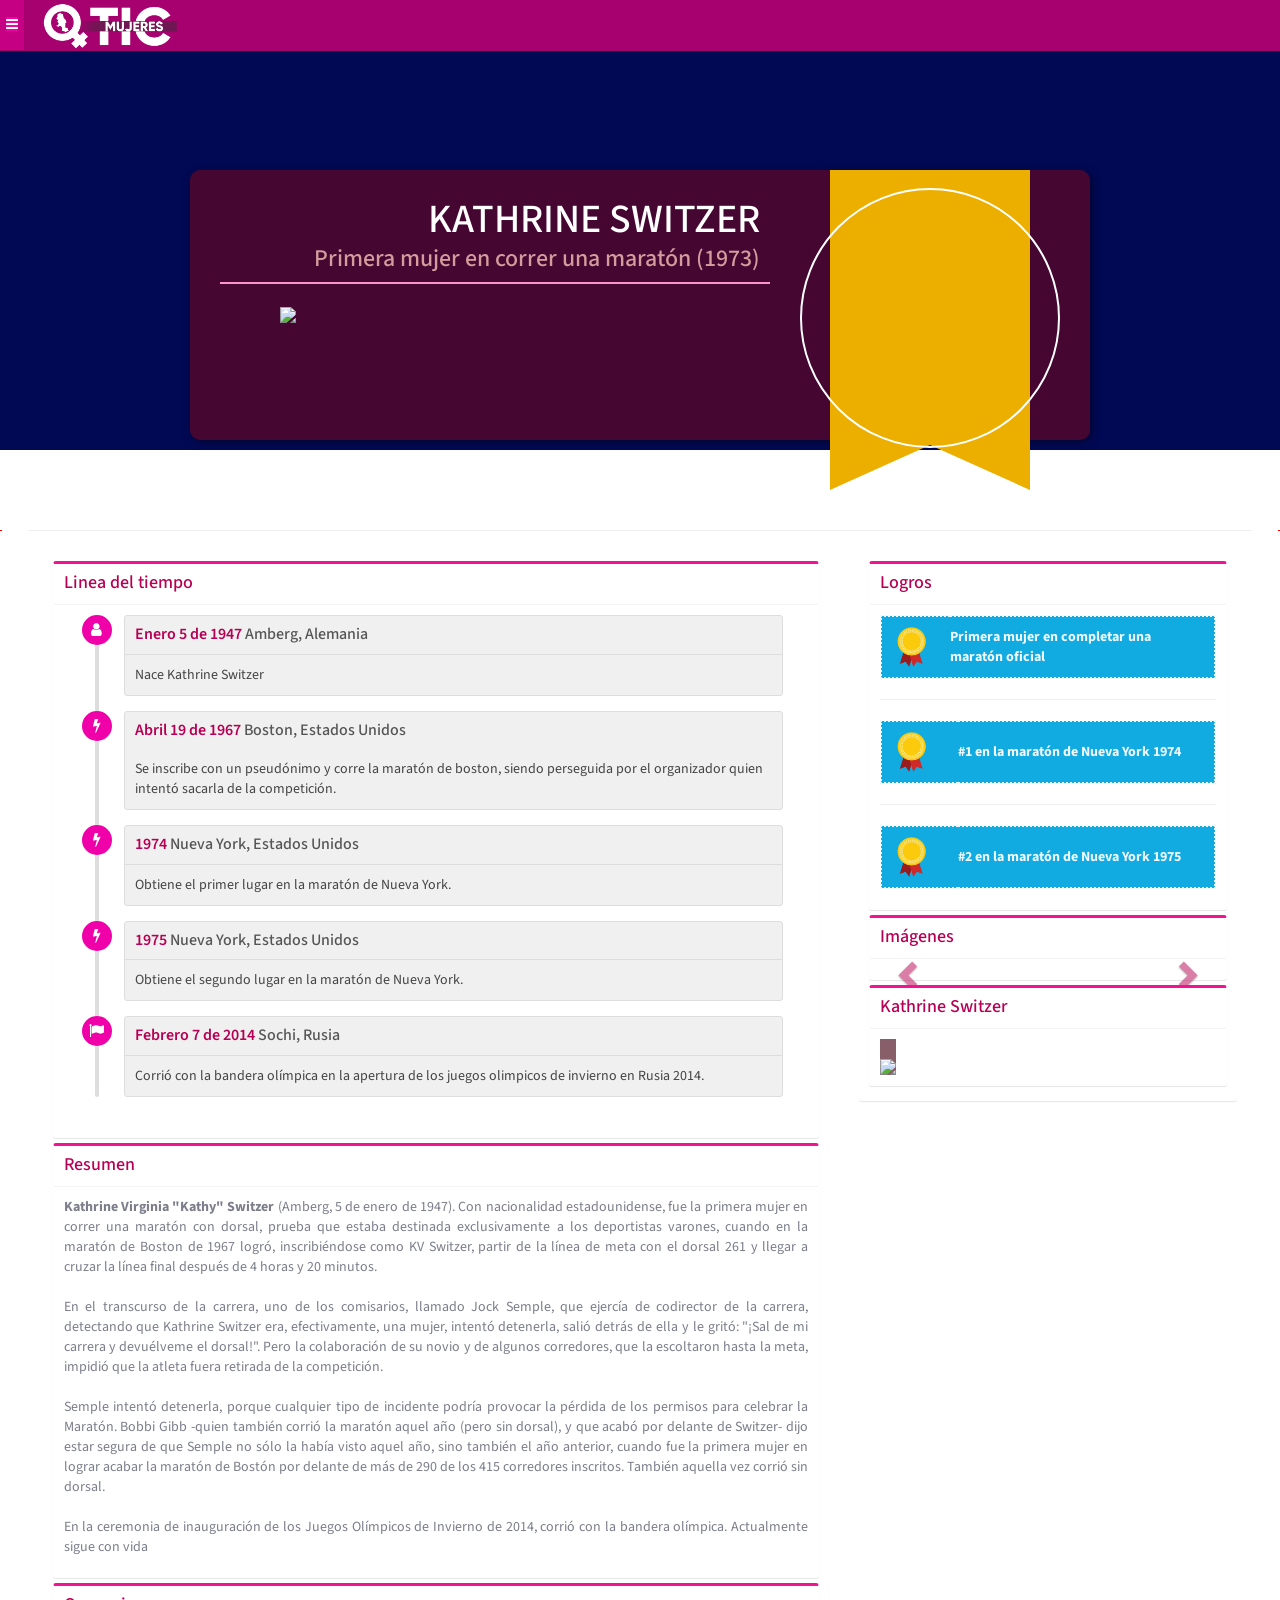
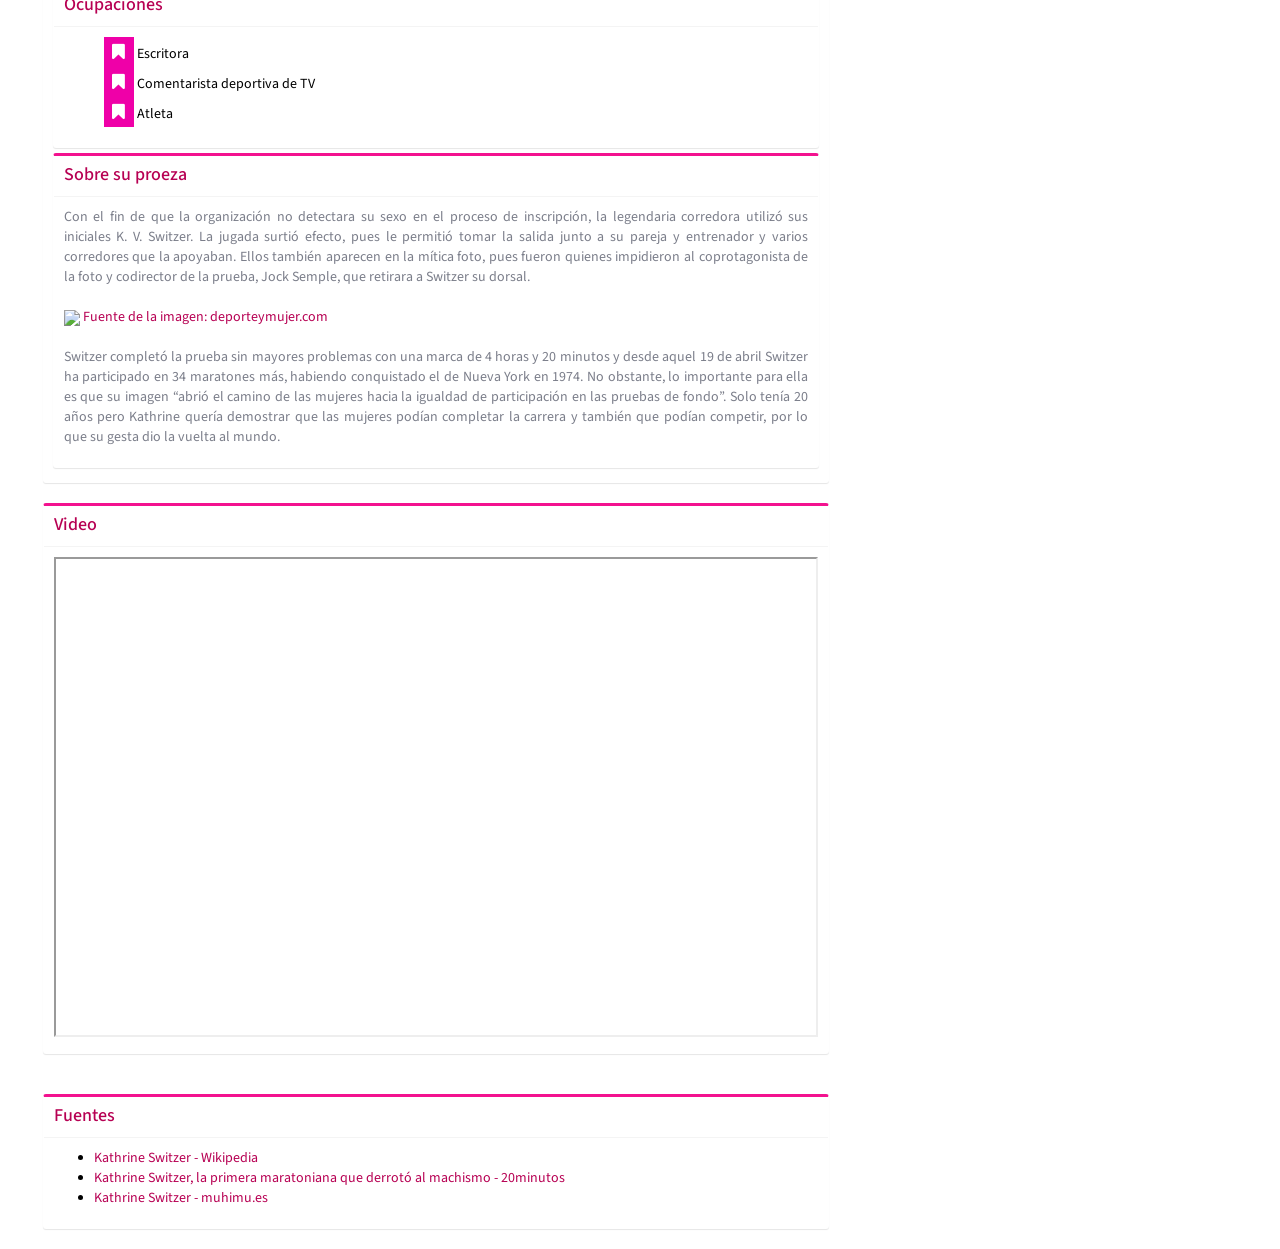
==== kathrine-switzer.html @ 2ea2ec20 "resuelto el tema de la mayuscula" ====
<!DOCTYPE html>
<html>
<head>
	<meta charset="utf-8">
    <meta http-equiv="X-UA-Compatible" content="IE=edge">
	<title>
		Mujeres TIC
	</title>

	<script
        src="https://code.jquery.com/jquery-2.2.4.min.js"
        integrity="sha256-BbhdlvQf/xTY9gja0Dq3HiwQF8LaCRTXxZKRutelT44="
        crossorigin="anonymous"></script>

    <!-- Latest compiled and minified CSS -->
	<link rel="stylesheet" href="https://maxcdn.bootstrapcdn.com/bootstrap/3.3.7/css/bootstrap.min.css" integrity="sha384-BVYiiSIFeK1dGmJRAkycuHAHRg32OmUcww7on3RYdg4Va+PmSTsz/K68vbdEjh4u" crossorigin="anonymous">

  <!-- Optional theme -->
	<link rel="stylesheet" href="https://maxcdn.bootstrapcdn.com/bootstrap/3.3.7/css/bootstrap-theme.min.css" integrity="sha384-rHyoN1iRsVXV4nD0JutlnGaslCJuC7uwjduW9SVrLvRYooPp2bWYgmgJQIXwl/Sp" crossorigin="anonymous">

  <!-- Latest compiled and minified JavaScript -->
	<script src="https://maxcdn.bootstrapcdn.com/bootstrap/3.3.7/js/bootstrap.min.js" integrity="sha384-Tc5IQib027qvyjSMfHjOMaLkfuWVxZxUPnCJA7l2mCWNIpG9mGCD8wGNIcPD7Txa" crossorigin="anonymous"></script>


    <link href="https://maxcdn.bootstrapcdn.com/font-awesome/4.2.0/css/font-awesome.min.css" rel="stylesheet">
    <!-- Ionicons -->
    <link rel="stylesheet" href="/fonts/ionicons.min.css">
    <!-- Theme style -->
    <link rel="stylesheet" href="dist/css/AdminLTE.css">
    <!-- AdminLTE Skins. Choose a skin from the css/skins
         folder instead of downloading all of them to reduce the load. -->
    <link rel="stylesheet" href="dist/css/skins/_all-skins.min.css">

    <!-- bootstrap wysihtml5 - text editor -->
    <link rel="stylesheet" href="plugins/bootstrap-wysihtml5/bootstrap3-wysihtml5.min.css">
    <link rel="stylesheet" href="plugins/iCheck/square/blue.css">
    <link rel="stylesheet" type="text/css" href="css/estilos.css">


    <link rel="stylesheet" type="text/css" href="css/estilos.css">

</head>



<body class="hold-transition skin-blue sidebar-mini" onscroll="comprobar()" onscroll="comprobar()" onresize="comprobar()">

	<div id="mySidenav" class="sidenav" style="box-shadow: 0 2px 5px 0 rgba(0, 0, 0, .16), 0 2px 10px 0 rgba(0, 0, 0, .12);">
		  <a href="javascript:void(0)" class="closebtn" onclick="closeNav()">&times;</a>
		  <div id="sidenav"></div>	            
		</div>


	
	    

		
	

	    <div id="main" class="">

	    	<!-- ================ NAVBAR ============================-->

			<div class="topnav" id="myTopnav" style="position: fixed; z-index: 1">
			    	<button class="" onclick="openNav()" style="background-color: #c50083; border: none; height: 50px;">
			    		<i class="fa fa-navicon bg-fussia"> </i>
			    	</button>
			    	<img style="width: 200px;" src="img\logo/logo3.png">
					
			</div>

			<!-- ================ NAVBAR ============================-->

	    	<!-- Use any element to open the sidenav -->

		    <div style=" height: 450px;   background-image: url(img/Kathrine-Switzer/fondo.jpg); background-size: 100%;  background-repeat-y: auto;  background-position: center; 				background-attachment:scroll; "  class="hold-transition login-page">

		    	<div class="visible-md visible-lg"> <!-- recuadro de presentación -->

		    		<div class="tarjeta">

		    			<div class="row">
							<div class="col-sm-8">
								<div style="border-bottom: solid 2px #f995cc; margin-bottom: 20px; margin-top: 20px;">
									<h1 class="nombre-MD"> KATHRINE SWITZER </h1>
									<h3 class="cualidad-MD">Primera mujer en correr una maratón (1973) </h3>
									
								</div>
								<img style="width: 100%; padding-left: 60px;" src="img/Kathrine-Switzer/datos.png">	
							</div>

							<div class="col-sm-4">								
								<div class="ribbon"></div>								
								<div class="fondoPerfil-MD" style="background-image: url(img/Kathrine-Switzer/fondo.jpg);">
									<img style="left: -115px" class="fotoPerfil-MD" src="img\Kathrine-Switzer/personaje.png">

								</div>								
							</div>
						</div>		
		    		</div>					
				</div> <!-- Fin de todo, recuadro de presentacion -->

				<div class="visible-xs visible-sm"> <!-- recuadro de presentación -->

		    		<div class="tarjeta-sm">

		    			<div class="row">
		    				<div class="col-sm-12">																
								<div class="fondoPerfil-SM" style="background-image: url(img/Kathrine-Switzer/fondo.jpg);">
									<img style="width: 250%; left: -100px; margin-top: 10px; position: absolute; " src="img\Kathrine-Switzer/personaje.png">

								</div>								
							</div>
							<div class="col-sm-12">
								<h1 style="text-align: center; font-size: 25px; color: white; margin-bottom: 0px; "> KATHRINE SWITZER </h1>
								<h5 style="text-align: center; margin-top: 4px; color: white; white-space: nowrap; ">Primera en correr una maratón (1973) </h3>
								<hr>
								<img style="max-width: 400px; width: 100%; display: block; margin-right: auto; margin-left: auto;" src="img/Kathrine-Switzer/datos.png">	
							</div>							
						</div>		
		    		</div>					
				</div> <!-- Fin de todo, recuadro de presentacion -->
		    	
		    


				
			</div>

			<div class="todo columna" style="margin: auto; margin-top: 80px;">
				<hr>

						<div class="col-sm-8">

							
							<div class="box box-solid" style="margin-top: 0px;">
			                
			                <div class="box-body">
			                  <div class="box-group" id="accordion">
			                    <!-- we are adding the .panel class so bootstrap.js collapse plugin detects it -->
			                    <div class="panel box box-warning">
			                    	<div class="box-header with-border">
			                    		<h4 class="box-title">
			                    			<a  data-parent="#accordion" href="#collapseZero">
			                            	Linea del tiempo
			                          		</a>
			                    		</h4>
			                    	</div>
			                    	<div id="collapseZero" class="panel-collapse collapse in">
			                    		<div class="box-body">
			                    			
			                    			<div class="tab-pane" id="timeline">
							                    <!-- The timeline -->
							                    <ul class="timeline timeline-inverse">
							                      <!-- timeline time label -->
							                      <!-- /.timeline-label -->
							                      <!-- timeline item -->
							                      <li>
							                        <i class="fa fa-user bg-fussia"></i>
							                        <div class="timeline-item">
							                          <h3 class="timeline-header"><a href="#">Enero 5 de 1947</a> Amberg, Alemania</h3>
							                          <div class="timeline-body">
							                            Nace Kathrine Switzer
							                          </div>			                          
							                        </div>
							                      </li>
							                      <!-- END timeline item -->
							                      <!-- timeline item -->
							                      <li>
							                        <i class="fa fa-bolt bg-fussia"></i>
							                        <div class="timeline-item">
							                          <h3 class="timeline-header no-border"><a href="#">Abril 19 de 1967</a> Boston, Estados Unidos</h3>
							                          <div class="timeline-body">
							                            Se inscribe con un pseudónimo y corre la maratón de boston, siendo perseguida por el organizador quien intentó sacarla de la competición.
							                          </div>
							                        </div>
							                      </li>
							                      <!-- END timeline item -->
							                      <!-- timeline item -->
							                      <li>
							                        <i class="fa fa-bolt bg-fussia"></i>
							                        <div class="timeline-item">
							                          <h3 class="timeline-header"><a href="#">1974</a> Nueva York, Estados Unidos</h3>
							                          <div class="timeline-body">
							                            Obtiene el primer lugar en la maratón de Nueva York.
							                          </div>			                          
							                        </div>
							                      </li>
							                      <li>
							                        <i class="fa fa-bolt bg-fussia"></i>
							                        <div class="timeline-item">
							                          <h3 class="timeline-header"><a href="#">1975</a> Nueva York, Estados Unidos</h3>
							                          <div class="timeline-body">
							                            Obtiene el segundo lugar en la maratón de Nueva York.
							                          </div>			                          
							                        </div>
							                      </li>
							                      <li>
							                        <i class="fa fa-flag bg-fussia"></i>
							                        <div class="timeline-item">
							                          <h3 class="timeline-header"><a href="#">Febrero 7 de 2014</a> Sochi, Rusia</h3>
							                          <div class="timeline-body">
							                            Corrió con la bandera olímpica en la apertura de los juegos olimpicos de invierno en Rusia 2014.
							                          </div>			                          
							                        </div>
							                      </li>			                      
							                      <!-- END timeline item -->			                      
							                    </ul>
							                  </div><!-- /.tab-pane -->

			                    		</div>
			                    	</div>
			                    </div>
			                    <div class="panel box box-warning">
			                      <div class="box-header with-border">
			                        <h4 class="box-title">
			                          <a data-parent="#accordion" href="#collapseOne">
			                            Resumen
			                          </a>
			                        </h4>
			                      </div>
			                      <div id="collapseOne" class="panel-collapse collapse in">
			                        <div class="box-body">
			                          	<p style="text-align: justify;"><b>Kathrine Virginia "Kathy" Switzer </b> (Amberg, 5 de enero de 1947). Con nacionalidad estadounidense, fue la primera mujer en correr una maratón con dorsal, prueba que estaba destinada exclusivamente a los deportistas varones, cuando en la maratón de Boston de 1967 logró, inscribiéndose como KV Switzer, partir de la línea de meta con el dorsal 261 y llegar a cruzar la línea final después de 4 horas y 20 minutos.
										<br><br>
										
										En el transcurso de la carrera, uno de los comisarios, llamado Jock Semple, que ejercía de codirector de la carrera, detectando que Kathrine Switzer era, efectivamente, una mujer, intentó detenerla, salió detrás de ella y le gritó: "¡Sal de mi carrera y devuélveme el dorsal!". Pero la colaboración de su novio y de algunos corredores, que la escoltaron hasta la meta, impidió que la atleta fuera retirada de la competición.
										<br><br>
										Semple intentó detenerla, porque cualquier tipo de incidente podría provocar la pérdida de los permisos para celebrar la Maratón. Bobbi Gibb -quien también corrió la maratón aquel año (pero sin dorsal), y que acabó por delante de Switzer- dijo estar segura de que Semple no sólo la había visto aquel año, sino también el año anterior, cuando fue la primera mujer en lograr acabar la maratón de Bostón por delante de más de 290 de los 415 corredores inscritos. También aquella vez corrió sin dorsal. 

										<br><br>
										En la ceremonia de inauguración de los Juegos Olímpicos de Invierno de 2014, corrió con la bandera olímpica. Actualmente sigue con vida</p>
			                        </div>
			                      </div>
			                    </div>
			                    <div class="panel box box-warning">
			                      <div class="box-header with-border">
			                        <h4 class="box-title">
			                          <a data-parent="#accordion" href="#collapseTwo">
			                            Ocupaciones
			                          </a>
			                        </h4>
			                      </div>
			                      <div id="collapseTwo" class="panel-collapse collapse in">
			                        <div class="box-body">
			                          	<ul style="list-style: none;">
			                          		<li> <i class="work fa fa-bookmark bg-fussia"></i>  Escritora</li>
											<li> <i class="work fa fa-bookmark bg-fussia"></i>  Comentarista deportiva de TV </li>
											<li> <i class="work fa fa-bookmark bg-fussia"></i>  Atleta </li>
										</ul>
			                        </div>
			                      </div>
			                    </div>
			                    <div class="panel box box-warning">
			                      <div class="box-header with-border">
			                        <h4 class="box-title">
			                          <a data-parent="#accordion" href="#collapseThree">
			                            Sobre su proeza
			                          </a>
			                        </h4>
			                      </div>
			                      <div id="collapseThree" class="panel-collapse collapse in">
			                        <div class="box-body">
			                          <p style="text-align: justify;">
										Con el fin de que la organización no detectara su sexo en el proceso de inscripción, la legendaria corredora utilizó sus iniciales K. V. Switzer. La jugada surtió efecto, pues le permitió tomar la salida junto a su pareja y entrenador  y varios corredores que la apoyaban. Ellos también aparecen en la mítica foto, pues fueron quienes impidieron al coprotagonista de la foto y codirector de la prueba, Jock Semple, que retirara a Switzer su dorsal. 
										<br><br>
										<img style="width: 100%" src="img/Kathrine-Switzer/fotos/incidente.jpg">
										<a href="http://www.deporteymujer.com/kathrine-switzer-maraton-boston/boston-marathon-katherine-switzer/"> Fuente de la imagen: deporteymujer.com </a>
										<br><br>
										Switzer completó la prueba sin mayores problemas con una marca de 4 horas y 20 minutos y desde aquel 19 de abril Switzer ha participado en 34 maratones más, habiendo conquistado el de Nueva York en 1974. No obstante, lo importante para ella es que su imagen “abrió el camino de las mujeres hacia la igualdad de participación en las pruebas de fondo”.  Solo tenía 20 años pero Kathrine quería demostrar que las mujeres podían completar la carrera y también que podían competir, por lo que su gesta dio la vuelta al mundo.

									</p>
			                        </div>
			                      </div>
			                    </div>

			                  </div>
			                </div><!-- /.box-body -->
			              </div><!-- /.box -->

			                <div class="panel box box-warning">
						        <div class="box-header with-border">
						            <h4 class="box-title">
						                <a data-parent="#accordion1" href="#collapseFour">
						                            Video
						                </a>
						            </h4>
						        </div>
						        <div id="collapseFour" class="panel-collapse collapse in">
						            <div class="box-body">
						                
										<iframe width="100%" height="480" 
										src="https://www.youtube.com/embed/CvJh8oiopG4?autohide=0"  
										allowfullscreen></iframe>

						            </div>
						        </div>
						    </div>

							<br>

							<div class="panel box box-warning">
			                      <div class="box-header with-border">
			                        <h4 class="box-title">
			                          <a data-parent="#accordion" href="#collapseTwo">
			                            Fuentes
			                          </a>
			                        </h4>
			                      </div>
			                      <div id="collapseTwo" class="panel-collapse collapse in">
			                        <div class="box-body">
			                          <ul>
											<li> <a href="https://es.wikipedia.org/wiki/Kathrine_Switzer"> Kathrine Switzer - Wikipedia</a> </li>
											<li> <a href="https://www.20minutos.es/deportes/noticia/maraton-boston-primera-mujer-correr-katherine-switzer-3314770/0/"> Kathrine Switzer, la primera maratoniana que derrotó al machismo - 20minutos</a> </li>
											<li> <a href="https://muhimu.es/genero/kathrine-switzer-fue-la-primera-mujer-que-consiguio-participar-en-una-maraton-descubre-aqui-su-historia/"> Kathrine Switzer - muhimu.es</a></li>
										</ul>
			                        </div>
			                      </div>
			                    </div>
							
							
							
							
							

						</div>


						<!-- lado derecho -->
						<div class="col-sm-4">

							<div class="box box-solid" style="margin-top: 0px;">
			                
				                <div class="box-body">
				                  <div class="box-group" id="accordion">
				                  		<div class="panel box box-warning">
						                      <div class="box-header with-border">
						                        <h4 class="box-title">
						                          <a data-parent="#accordion1" href="#collapseFour">
						                            Logros
						                          </a>
						                        </h4>
						                      </div>
						                      <div id="collapseFour" class="panel-collapse collapse in">
						                        <div class="box-body">
						                         	<ul style="list-style: none; padding-left: 0px;">
														<li>
															<table>
															<tr>
															<td>
																<img class="medalla" src="img/iconos/logro.png">
															</td>
															<td>
																Primera mujer en completar una maratón oficial
															</td>
															 </tr>
															</table>
														</li>
														<hr>
														<li> 
															<table>
															<tr>
															<td>
																<img class="medalla" src="img/iconos/logro.png">
															</td>
															<td>
																#1 en la maratón de Nueva York 1974       
															</td>
															 </tr>
															</table>
														</li>																			
														<hr>
														<li> 
															<table>
															<tr>
															<td>
																<img class="medalla" src="img/iconos/logro.png">
															</td>
															<td>
																#2 en la maratón de Nueva York 1975        
															</td>
															 </tr>
															</table>
														</li>
													</ul>
						                        </div>
						                    </div>
						                </div>


						                <div class="panel box box-warning" id="imagenes">
						                    <div class="box-header with-border">
						                        <h4 class="box-title">
						                          <a data-parent="#accordion1" href="#collapseFive">
						                            Imágenes
						                          </a>
						                        </h4>
						                    </div>
						                    <div id="collapseFive" class="panel-collapse collapse in">
						                        <div class="box-body">
						                         	
						                        	<div id="myCarousel" class="carousel slide" data-ride="carousel">
													  <!-- Indicators -->
														  

														  <!-- Wrapper for slides -->
														  <div class="carousel-inner">
														    <div class="item active">
														      <img src="img\Kathrine-Switzer\Fotos/1.jpg" alt="">
														    </div>
														    <div class="item">
														      <img src="img\Kathrine-Switzer\Fotos/2.jpg" alt="">
														    </div>
														    <div class="item">
														      <img src="img\Kathrine-Switzer\Fotos/3.jpg" alt="">
														    </div>
														    <div class="item">
														      <img src="img\Kathrine-Switzer\Fotos/4.jpg" alt="">
														    </div>
														    <div class="item">
														      <img src="img\Kathrine-Switzer\Fotos/5.jpg" alt="">
														    </div>
														    <div class="item">
														      <img src="img\Kathrine-Switzer\Fotos/6.jpg" alt="">
														    </div>
														    <div class="item">
														      <img src="img\Kathrine-Switzer\Fotos/7.jpg" alt="">
														    </div>
														    <div class="item">
														      <img src="img\Kathrine-Switzer\Fotos/8.jpg" alt="">
														    </div>
														    <div class="item">
														      <img src="img\Kathrine-Switzer\Fotos/9.jpg" alt="">
														    </div>
														  </div>

														  <!-- Left and right controls -->
														  <a class="left carousel-control" href="#myCarousel" data-slide="prev">
														    <span class="glyphicon glyphicon-chevron-left"></span>
														    <span class="sr-only">Previous</span>
														  </a>
														  <a class="right carousel-control" href="#myCarousel" data-slide="next">
														    <span class="glyphicon glyphicon-chevron-right"></span>
														    <span class="sr-only">Next</span>
														  </a>
													</div>

						                        </div>
						                    </div>
						                </div>
						                <div id="aux"></div>

						                <div class="panel box box-warning hidden-xs" id="personaje">
						                    <div class="box-header with-border">
						                        <h4 class="box-title">
						                          <a data-parent="#accordion1" href="#collapseFive">
						                            Kathrine Switzer
						                          </a>
						                        </h4>
						                    </div>
						                    <div id="collapseFive" class="panel-collapse collapse in">
						                        <div class="box-body">
						                         	<img style="width: 100%; background-color: #885e68; background-image: url(img/Kathrine-Switzer/fondo.jpg); background-position: bottom;  padding-top: 20px;" src="img\Kathrine-Switzer/personaje.png">
						                        </div>
						                    </div>
						                </div>
						                <div class="panel box box-warning visible-xs">
						                    <div class="box-header with-border">
						                        <h4 class="box-title">
						                          <a data-parent="#accordion1" href="#collapseFive">
						                            Kathrine Switzer
						                          </a>
						                        </h4>
						                    </div>
						                    <div id="collapseFive" class="panel-collapse collapse in">
						                        <div class="box-body">
						                         	<img style="width: 100%; background-color: #885e68; background-image: url(img/Kathrine-Switzer/fondo.jpg); background-position: bottom;  padding-top: 20px;" src="img\Kathrine-Switzer/personaje.png">
						                        </div>
						                    </div>
						                </div>
				                  </div>
				              </div>
			          		</div>

							
															
						</div>

					</div>
				</div>


</body>

<script type="text/javascript">
	$("#sidenav").load('sidenav.html');
</script>

<script type="text/javascript">
	/* Set the width of the side navigation to 250px and the left margin of the page content to 250px and add a black background color to body */
	function openNav() {
	    document.getElementById("mySidenav").style.width = "280px";
	    document.getElementById("main").style.marginLeft = "280px";
	    document.body.style.backgroundColor = "rgba(0,0,0,0.4)";
	    comprobar();
	}

	/* Set the width of the side navigation to 0 and the left margin of the page content to 0, and the background color of body to white */
	function closeNav() {
	    document.getElementById("mySidenav").style.width = "0";
	    document.getElementById("main").style.marginLeft = "0";
	    document.body.style.backgroundColor = "white";
	    comprobar();
	}

	function comprobar(){ 
		document.getElementById("personaje").style.width = document.getElementById("imagenes").offsetWidth+"px";
		if( (document.getElementById("aux").getBoundingClientRect().top) <= "52"){	
			
			document.getElementById("personaje").style.position = 'fixed';
			document.getElementById("personaje").style.top = '52px';			


		}else if( (document.getElementById("aux").getBoundingClientRect().top) > "52"){

			document.getElementById("personaje").style ="";
		}
	}


</script>
</html>
---- dist/css/AdminLTE.css ----
@import url(https://fonts.googleapis.com/css?family=Source+Sans+Pro:300,400,600,700,300italic,400italic,600italic);
/*!
 *   AdminLTE v2.3.0
 *   Author: Almsaeed Studio
 *	 Website: Almsaeed Studio <http://almsaeedstudio.com>
 *   License: Open source - MIT
 *           Please visit http://opensource.org/licenses/MIT for more information
!*/
/*
 * Core: General Layout Style
 * -------------------------
 */
html,
body {
  min-height: 100%;
}
.layout-boxed html,
.layout-boxed body {
  height: 100%;
}
.tog{
  margin-left: 5px; padding: 25px; padding-right: 45px; background-color:  transparent; border-style: none; position: fixed;
}
.tog:focus{
  opacity: 0;
}
body {
  -webkit-font-smoothing: antialiased;
  -moz-osx-font-smoothing: grayscale;
  font-family: 'Source Sans Pro', 'Helvetica Neue', Helvetica, Arial, sans-serif;
  font-weight: 400;
  overflow-x: hidden;
  overflow-y: auto;
}
/* Layout */
.wrapper {
  min-height: 100%;
  position: static;
  overflow: hidden;
}
.wrapper:before,
.wrapper:after {
  content: " ";
  display: table;
}
.wrapper:after {
  clear: both;
}
.layout-boxed .wrapper {
  max-width: 1250px;
  margin: 0 auto;
  min-height: 100%;
  box-shadow: 0 0 8px rgba(0, 0, 0, 0.5);
  position: relative;
}
.layout-boxed {
  background: url('../img/boxed-bg.jpg') repeat fixed;
}
/*
 * Content Wrapper - contains the main content
 * ```.right-side has been deprecated as of v2.0.0 in favor of .content-wrapper  ```
 */
.content-wrapper,
.right-side,
.main-footer {
  -webkit-transition: -webkit-transform 0.3s ease-in-out, margin 0.3s ease-in-out;
  -moz-transition: -moz-transform 0.3s ease-in-out, margin 0.3s ease-in-out;
  -o-transition: -o-transform 0.3s ease-in-out, margin 0.3s ease-in-out;
  transition: transform 0.3s ease-in-out, margin 0.3s ease-in-out;
  margin-left: 230px;
  z-index: 820;
}
.layout-top-nav .content-wrapper,
.layout-top-nav .right-side,
.layout-top-nav .main-footer {
  margin-left: 0;
}
@media (max-width: 767px) {
  .content-wrapper,
  .right-side,
  .main-footer {
    margin-left: 0;
  }
}
@media (min-width: 768px) {
  .sidebar-collapse .content-wrapper,
  .sidebar-collapse .right-side,
  .sidebar-collapse .main-footer {
    margin-left: 0;
  }
}
@media (max-width: 767px) {
  .sidebar-open .content-wrapper,
  .sidebar-open .right-side,
  .sidebar-open .main-footer {
    -webkit-transform: translate(230px, 0);
    -ms-transform: translate(230px, 0);
    -o-transform: translate(230px, 0);
    transform: translate(230px, 0);
  }
}
.content-wrapper,
.right-side {
  min-height: 100%;
  background-color: #ecf0f5;
  z-index: 800;
}
.main-footer {
  background: #fff;
  padding: 15px;
  color: #444;
  border-top: 1px solid #d2d6de;
}
/* Fixed layout */
.fixed .main-header,
.fixed .main-sidebar,
.fixed .left-side {
  position: fixed;
}
.fixed .main-header {
  top: 0;
  right: 0;
  left: 0;
}
.fixed .content-wrapper,
.fixed .right-side {
  padding-top: 50px;
}
@media (max-width: 767px) {
  .fixed .content-wrapper,
  .fixed .right-side {
    padding-top: 100px;
  }
}
.fixed.layout-boxed .wrapper {
  max-width: 100%;
}
body.hold-transition .content-wrapper,
body.hold-transition .right-side,
body.hold-transition .main-footer,
body.hold-transition .main-sidebar,
body.hold-transition .left-side,
body.hold-transition .main-header > .navbar,
body.hold-transition .main-header .logo {
  /* Fix for IE */
  -webkit-transition: none;
  -o-transition: none;
  transition: none;
}
/* Content */
.content {
  min-height: 250px;
  padding: 15px;
  margin-right: auto;
  margin-left: auto;
  padding-left: 15px;
  padding-right: 15px;
}
/* H1 - H6 font */
h1,
h2,
h3,
h4,
h5,
h6,
.h1,
.h2,
.h3,
.h4,
.h5,
.h6 {
  font-family: 'Source Sans Pro', sans-serif;
}
/* General Links */
a {
  color: #3c8dbc;
}
a:hover,
a:active,
a:focus {
  outline: none;
  text-decoration: none;
  color: #72afd2;
}
/* Page Header */
.page-header {
  margin: 10px 0 20px 0;
  font-size: 22px;
}
.page-header > small {
  color: #666;
  display: block;
  margin-top: 5px;
}
/*
 * Component: Main Header
 * ----------------------
 */
.main-header {
  position: relative;
  max-height: 100px;
  z-index: 1030;
}
.main-header > .navbar {
  -webkit-transition: margin-left 0.3s ease-in-out;
  -o-transition: margin-left 0.3s ease-in-out;
  transition: margin-left 0.3s ease-in-out;
  margin-bottom: 0;
  margin-left: 230px;
  border: none;
  min-height: 50px;
  border-radius: 0;
}
.layout-top-nav .main-header > .navbar {
  margin-left: 0;
}
.main-header #navbar-search-input.form-control {
  background: rgba(255, 255, 255, 0.2);
  border-color: transparent;
}
.main-header #navbar-search-input.form-control:focus,
.main-header #navbar-search-input.form-control:active {
  border-color: rgba(0, 0, 0, 0.1);
  background: rgba(255, 255, 255, 0.9);
}
.main-header #navbar-search-input.form-control::-moz-placeholder {
  color: #ccc;
  opacity: 1;
}
.main-header #navbar-search-input.form-control:-ms-input-placeholder {
  color: #ccc;
}
.main-header #navbar-search-input.form-control::-webkit-input-placeholder {
  color: #ccc;
}
.main-header .navbar-custom-menu,
.main-header .navbar-right {
  float: right;
}
@media (max-width: 991px) {
  .main-header .navbar-custom-menu a,
  .main-header .navbar-right a {
    color: inherit;
    background: transparent;
  }
}
@media (max-width: 767px) {
  .main-header .navbar-right {
    float: none;
  }
  .navbar-collapse .main-header .navbar-right {
    margin: 7.5px -15px;
  }
  .main-header .navbar-right > li {
    color: inherit;
    border: 0;
  }
}
.main-header .sidebar-toggle {
  float: left;
  background-color: transparent;
  background-image: none;
  color: #fff;
  border: 0;
  margin: 0;
  padding: 15px 15px;
  font-family: fontAwesome;
}
.main-header .sidebar-toggle:before {
  content: "\f0c9";
}
.main-header .sidebar-toggle:hover {
  color: #fff;
}
.main-header .sidebar-toggle:focus,
.main-header .sidebar-toggle:active {
  background: transparent;
}
.main-header .sidebar-toggle .icon-bar {
  display: none;
}
.main-header .navbar .nav > li.user > a > .fa,
.main-header .navbar .nav > li.user > a > .glyphicon,
.main-header .navbar .nav > li.user > a > .ion {
  margin-right: 5px;
}
.main-header .navbar .nav > li > a > .label {
  position: absolute;
  top: 9px;
  right: 7px;
  text-align: center;
  font-size: 9px;
  padding: 2px 3px;
  line-height: .9;
}
.main-header .logo {
  -webkit-transition: width 0.3s ease-in-out;
  -o-transition: width 0.3s ease-in-out;
  transition: width 0.3s ease-in-out;
  display: block;
  float: left;
  height: 50px;
  font-size: 20px;
  line-height: 50px;
  text-align: center;
  width: 230px;
  font-family: "Helvetica Neue", Helvetica, Arial, sans-serif;
  padding: 0 15px;
  font-weight: 300;
  overflow: hidden;
}
.main-header .logo .logo-lg {
  display: block;
}
.main-header .logo .logo-mini {
  display: none;
}
.main-header .navbar-brand {
  color: #fff;
}
.content-header {
  position: relative;
  padding: 15px 15px 0 15px;
}
.content-header > h1 {
  margin: 0;
  font-size: 24px;
}
.content-header > h1 > small {
  font-size: 15px;
  display: inline-block;
  padding-left: 4px;
  font-weight: 300;
}
.content-header > .breadcrumb {
  float: right;
  background: transparent;
  margin-top: 0;
  margin-bottom: 0;
  font-size: 12px;
  padding: 7px 5px;
  position: absolute;
  top: 15px;
  right: 10px;
  border-radius: 2px;
}
.content-header > .breadcrumb > li > a {
  color: #444;
  text-decoration: none;
  display: inline-block;
}
.content-header > .breadcrumb > li > a > .fa,
.content-header > .breadcrumb > li > a > .glyphicon,
.content-header > .breadcrumb > li > a > .ion {
  margin-right: 5px;
}
.content-header > .breadcrumb > li + li:before {
  content: '>\00a0';
}
@media (max-width: 991px) {
  .content-header > .breadcrumb {
    position: relative;
    margin-top: 5px;
    top: 0;
    right: 0;
    float: none;
    background: #d2d6de;
    padding-left: 10px;
  }
  .content-header > .breadcrumb li:before {
    color: #97a0b3;
  }
}
.navbar-toggle {
  color: #fff;
  border: 0;
  margin: 0;
  padding: 15px 15px;
}
@media (max-width: 991px) {
  .navbar-custom-menu .navbar-nav > li {
    float: left;
  }
  .navbar-custom-menu .navbar-nav {
    margin: 0;
    float: left;
  }
  .navbar-custom-menu .navbar-nav > li > a {
    padding-top: 15px;
    padding-bottom: 15px;
    line-height: 20px;
  }
}
@media (max-width: 767px) {
  .main-header {
    position: relative;
  }
  .main-header .logo,
  .main-header .navbar {
    width: 100%;
    float: none;
  }
  .main-header .navbar {
    margin: 0;
  }
  .main-header .navbar-custom-menu {
    float: right;
  }
}
@media (max-width: 991px) {
  .navbar-collapse.pull-left {
    float: none!important;
  }
  .navbar-collapse.pull-left + .navbar-custom-menu {
    display: block;
    position: absolute;
    top: 0;
    right: 40px;
  }
}
/*
 * Component: Sidebar
 * ------------------
 */
.main-sidebar,
.left-side {
  position: absolute;
  top: 0;
  left: 0;
  padding-top: 50px;
  min-height: 100%;
  width: 230px;
  z-index: 810;
  -webkit-transition: -webkit-transform 0.3s ease-in-out, width 0.3s ease-in-out;
  -moz-transition: -moz-transform 0.3s ease-in-out, width 0.3s ease-in-out;
  -o-transition: -o-transform 0.3s ease-in-out, width 0.3s ease-in-out;
  transition: transform 0.3s ease-in-out, width 0.3s ease-in-out;
}
@media (max-width: 767px) {
  .main-sidebar,
  .left-side {
    padding-top: 100px;
  }
}
@media (max-width: 767px) {
  .main-sidebar,
  .left-side {
    -webkit-transform: translate(-230px, 0);
    -ms-transform: translate(-230px, 0);
    -o-transform: translate(-230px, 0);
    transform: translate(-230px, 0);
  }
}
@media (min-width: 768px) {
  .sidebar-collapse .main-sidebar,
  .sidebar-collapse .left-side {
    -webkit-transform: translate(-230px, 0);
    -ms-transform: translate(-230px, 0);
    -o-transform: translate(-230px, 0);
    transform: translate(-230px, 0);
  }
}
@media (max-width: 767px) {
  .sidebar-open .main-sidebar,
  .sidebar-open .left-side {
    -webkit-transform: translate(0, 0);
    -ms-transform: translate(0, 0);
    -o-transform: translate(0, 0);
    transform: translate(0, 0);
  }
}
.sidebar {
  padding-bottom: 10px;
}
.sidebar-form input:focus {
  border-color: transparent;
}
.user-panel {
  position: relative;
  width: 100%;
  padding: 10px;
  overflow: hidden;
}
.user-panel:before,
.user-panel:after {
  content: " ";
  display: table;
}
.user-panel:after {
  clear: both;
}
.user-panel > .image > img {
  width: 100%;
  max-width: 45px;
  height: auto;
}
.user-panel > .info {
  padding: 5px 5px 5px 15px;
  line-height: 1;
  position: absolute;
  left: 55px;
}
.user-panel > .info > p {
  font-weight: 600;
  margin-bottom: 9px;
}
.user-panel > .info > a {
  text-decoration: none;
  padding-right: 5px;
  margin-top: 3px;
  font-size: 11px;
}
.user-panel > .info > a > .fa,
.user-panel > .info > a > .ion,
.user-panel > .info > a > .glyphicon {
  margin-right: 3px;
}
.sidebar-menu {
  list-style: none;
  margin: 0;
  padding: 0;
}
.sidebar-menu > li {
  position: relative;
  margin: 0;
  padding: 0;
}
.sidebar-menu > li > a {
  padding: 12px 5px 12px 15px;
  display: block;
}
.sidebar-menu > li > a > .fa,
.sidebar-menu > li > a > .glyphicon,
.sidebar-menu > li > a > .ion {
  width: 20px;
}
.sidebar-menu > li .label,
.sidebar-menu > li .badge {
  margin-top: 3px;
  margin-right: 5px;
}
.sidebar-menu li.header {
  padding: 10px 25px 10px 15px;
  font-size: 12px;
}
.sidebar-menu li > a > .fa-angle-left {
  width: auto;
  height: auto;
  padding: 0;
  margin-right: 10px;
  margin-top: 3px;
}
.sidebar-menu li.active > a > .fa-angle-left {
  -webkit-transform: rotate(-90deg);
  -ms-transform: rotate(-90deg);
  -o-transform: rotate(-90deg);
  transform: rotate(-90deg);
}
.sidebar-menu li.active > .treeview-menu {
  display: block;
}
.sidebar-menu .treeview-menu {
  display: none;
  list-style: none;
  padding: 0;
  margin: 0;
  padding-left: 5px;
}
.sidebar-menu .treeview-menu .treeview-menu {
  padding-left: 20px;
}
.sidebar-menu .treeview-menu > li {
  margin: 0;
}
.sidebar-menu .treeview-menu > li > a {
  padding: 5px 5px 5px 15px;
  display: block;
  font-size: 14px;
}
.sidebar-menu .treeview-menu > li > a > .fa,
.sidebar-menu .treeview-menu > li > a > .glyphicon,
.sidebar-menu .treeview-menu > li > a > .ion {
  width: 20px;
}
.sidebar-menu .treeview-menu > li > a > .fa-angle-left,
.sidebar-menu .treeview-menu > li > a > .fa-angle-down {
  width: auto;
}
/*
 * Component: Sidebar Mini
 */
@media (min-width: 768px) {
  .sidebar-mini.sidebar-collapse .content-wrapper,
  .sidebar-mini.sidebar-collapse .right-side,
  .sidebar-mini.sidebar-collapse .main-footer {
    margin-left: 50px!important;
    z-index: 840;
  }
  .sidebar-mini.sidebar-collapse .main-sidebar {
    -webkit-transform: translate(0, 0);
    -ms-transform: translate(0, 0);
    -o-transform: translate(0, 0);
    transform: translate(0, 0);
    width: 50px!important;
    z-index: 850;
  }
  .sidebar-mini.sidebar-collapse .sidebar-menu > li {
    position: relative;
  }
  .sidebar-mini.sidebar-collapse .sidebar-menu > li > a {
    margin-right: 0;
  }
  .sidebar-mini.sidebar-collapse .sidebar-menu > li > a > span {
    border-top-right-radius: 4px;
  }
  .sidebar-mini.sidebar-collapse .sidebar-menu > li:not(.treeview) > a > span {
    border-bottom-right-radius: 4px;
  }
  .sidebar-mini.sidebar-collapse .sidebar-menu > li > .treeview-menu {
    padding-top: 5px;
    padding-bottom: 5px;
    border-bottom-right-radius: 4px;
  }
  .sidebar-mini.sidebar-collapse .sidebar-menu > li:hover > a > span:not(.pull-right),
  .sidebar-mini.sidebar-collapse .sidebar-menu > li:hover > .treeview-menu {
    display: block!important;
    position: absolute;
    width: 180px;
    left: 50px;
  }
  .sidebar-mini.sidebar-collapse .sidebar-menu > li:hover > a > span {
    top: 0;
    margin-left: -3px;
    padding: 12px 5px 12px 20px;
    background-color: inherit;
  }
  .sidebar-mini.sidebar-collapse .sidebar-menu > li:hover > .treeview-menu {
    top: 44px;
    margin-left: 0;
  }
  .sidebar-mini.sidebar-collapse .main-sidebar .user-panel > .info,
  .sidebar-mini.sidebar-collapse .sidebar-form,
  .sidebar-mini.sidebar-collapse .sidebar-menu > li > a > span,
  .sidebar-mini.sidebar-collapse .sidebar-menu > li > .treeview-menu,
  .sidebar-mini.sidebar-collapse .sidebar-menu > li > a > .pull-right,
  .sidebar-mini.sidebar-collapse .sidebar-menu li.header {
    display: none!important;
    -webkit-transform: translateZ(0);
  }
  .sidebar-mini.sidebar-collapse .main-header .logo {
    width: 50px;
  }
  .sidebar-mini.sidebar-collapse .main-header .logo > .logo-mini {
    display: block;
    margin-left: -15px;
    margin-right: -15px;
    font-size: 18px;
  }
  .sidebar-mini.sidebar-collapse .main-header .logo > .logo-lg {
    display: none;
  }
  .sidebar-mini.sidebar-collapse .main-header .navbar {
    margin-left: 50px;
  }
}
.sidebar-menu,
.main-sidebar .user-panel,
.sidebar-menu > li.header {
  white-space: nowrap;
  overflow: hidden;
}
.sidebar-menu:hover {
  overflow: visible;
}
.sidebar-form,
.sidebar-menu > li.header {
  overflow: hidden;
  text-overflow: clip;
}
.sidebar-menu li > a {
  position: relative;
}
.sidebar-menu li > a > .pull-right {
  position: absolute;
  top: 50%;
  right: 10px;
  margin-top: -7px;
}
/*
 * Component: Control sidebar. By default, this is the right sidebar.
 */
.control-sidebar-bg {
  position: fixed;
  z-index: 1000;
  bottom: 0;
}
.control-sidebar-bg,
.control-sidebar {
  top: 0;
  right: -230px;
  width: 230px;
  -webkit-transition: right 0.3s ease-in-out;
  -o-transition: right 0.3s ease-in-out;
  transition: right 0.3s ease-in-out;
}
.control-sidebar {
  position: absolute;
  padding-top: 50px;
  z-index: 1010;
}
@media (max-width: 768px) {
  .control-sidebar {
    padding-top: 100px;
  }
}
.control-sidebar > .tab-content {
  padding: 10px 15px;
}
.control-sidebar.control-sidebar-open,
.control-sidebar.control-sidebar-open + .control-sidebar-bg {
  right: 0;
}
.control-sidebar-open .control-sidebar-bg,
.control-sidebar-open .control-sidebar {
  right: 0;
}
@media (min-width: 768px) {
  .control-sidebar-open .content-wrapper,
  .control-sidebar-open .right-side,
  .control-sidebar-open .main-footer {
    margin-right: 230px;
  }
}
.nav-tabs.control-sidebar-tabs > li:first-of-type > a,
.nav-tabs.control-sidebar-tabs > li:first-of-type > a:hover,
.nav-tabs.control-sidebar-tabs > li:first-of-type > a:focus {
  border-left-width: 0;
}
.nav-tabs.control-sidebar-tabs > li > a {
  border-radius: 0;
}
.nav-tabs.control-sidebar-tabs > li > a,
.nav-tabs.control-sidebar-tabs > li > a:hover {
  border-top: none;
  border-right: none;
  border-left: 1px solid transparent;
  border-bottom: 1px solid transparent;
}
.nav-tabs.control-sidebar-tabs > li > a .icon {
  font-size: 16px;
}
.nav-tabs.control-sidebar-tabs > li.active > a,
.nav-tabs.control-sidebar-tabs > li.active > a:hover,
.nav-tabs.control-sidebar-tabs > li.active > a:focus,
.nav-tabs.control-sidebar-tabs > li.active > a:active {
  border-top: none;
  border-right: none;
  border-bottom: none;
}
@media (max-width: 768px) {
  .nav-tabs.control-sidebar-tabs {
    display: table;
  }
  .nav-tabs.control-sidebar-tabs > li {
    display: table-cell;
  }
}
.control-sidebar-heading {
  font-weight: 400;
  font-size: 16px;
  padding: 10px 0;
  margin-bottom: 10px;
}
.control-sidebar-subheading {
  display: block;
  font-weight: 400;
  font-size: 14px;
}
.control-sidebar-menu {
  list-style: none;
  padding: 0;
  margin: 0 -15px;
}
.control-sidebar-menu > li > a {
  display: block;
  padding: 10px 15px;
}
.control-sidebar-menu > li > a:before,
.control-sidebar-menu > li > a:after {
  content: " ";
  display: table;
}
.control-sidebar-menu > li > a:after {
  clear: both;
}
.control-sidebar-menu > li > a > .control-sidebar-subheading {
  margin-top: 0;
}
.control-sidebar-menu .menu-icon {
  float: left;
  width: 35px;
  height: 35px;
  border-radius: 50%;
  text-align: center;
  line-height: 35px;
}
.control-sidebar-menu .menu-info {
  margin-left: 45px;
  margin-top: 3px;
}
.control-sidebar-menu .menu-info > .control-sidebar-subheading {
  margin: 0;
}
.control-sidebar-menu .menu-info > p {
  margin: 0;
  font-size: 11px;
}
.control-sidebar-menu .progress {
  margin: 0;
}
.control-sidebar-dark {
  color: #b8c7ce;
}
.control-sidebar-dark,
.control-sidebar-dark + .control-sidebar-bg {
  background: #222d32;
}
.control-sidebar-dark .nav-tabs.control-sidebar-tabs {
  border-bottom: #1c2529;
}
.control-sidebar-dark .nav-tabs.control-sidebar-tabs > li > a {
  background: #181f23;
  color: #b8c7ce;
}
.control-sidebar-dark .nav-tabs.control-sidebar-tabs > li > a,
.control-sidebar-dark .nav-tabs.control-sidebar-tabs > li > a:hover,
.control-sidebar-dark .nav-tabs.control-sidebar-tabs > li > a:focus {
  border-left-color: #141a1d;
  border-bottom-color: #141a1d;
}
.control-sidebar-dark .nav-tabs.control-sidebar-tabs > li > a:hover,
.control-sidebar-dark .nav-tabs.control-sidebar-tabs > li > a:focus,
.control-sidebar-dark .nav-tabs.control-sidebar-tabs > li > a:active {
  background: #1c2529;
}
.control-sidebar-dark .nav-tabs.control-sidebar-tabs > li > a:hover {
  color: #fff;
}
.control-sidebar-dark .nav-tabs.control-sidebar-tabs > li.active > a,
.control-sidebar-dark .nav-tabs.control-sidebar-tabs > li.active > a:hover,
.control-sidebar-dark .nav-tabs.control-sidebar-tabs > li.active > a:focus,
.control-sidebar-dark .nav-tabs.control-sidebar-tabs > li.active > a:active {
  background: #222d32;
  color: #fff;
}
.control-sidebar-dark .control-sidebar-heading,
.control-sidebar-dark .control-sidebar-subheading {
  color: #fff;
}
.control-sidebar-dark .control-sidebar-menu > li > a:hover {
  background: #1e282c;
}
.control-sidebar-dark .control-sidebar-menu > li > a .menu-info > p {
  color: #b8c7ce;
}
.control-sidebar-light {
  color: #5e5e5e;
}
.control-sidebar-light,
.control-sidebar-light + .control-sidebar-bg {
  background: #f9fafc;
  border-left: 1px solid #d2d6de;
}
.control-sidebar-light .nav-tabs.control-sidebar-tabs {
  border-bottom: #d2d6de;
}
.control-sidebar-light .nav-tabs.control-sidebar-tabs > li > a {
  background: #e8ecf4;
  color: #444444;
}
.control-sidebar-light .nav-tabs.control-sidebar-tabs > li > a,
.control-sidebar-light .nav-tabs.control-sidebar-tabs > li > a:hover,
.control-sidebar-light .nav-tabs.control-sidebar-tabs > li > a:focus {
  border-left-color: #d2d6de;
  border-bottom-color: #d2d6de;
}
.control-sidebar-light .nav-tabs.control-sidebar-tabs > li > a:hover,
.control-sidebar-light .nav-tabs.control-sidebar-tabs > li > a:focus,
.control-sidebar-light .nav-tabs.control-sidebar-tabs > li > a:active {
  background: #eff1f7;
}
.control-sidebar-light .nav-tabs.control-sidebar-tabs > li.active > a,
.control-sidebar-light .nav-tabs.control-sidebar-tabs > li.active > a:hover,
.control-sidebar-light .nav-tabs.control-sidebar-tabs > li.active > a:focus,
.control-sidebar-light .nav-tabs.control-sidebar-tabs > li.active > a:active {
  background: #f9fafc;
  color: #111;
}
.control-sidebar-light .control-sidebar-heading,
.control-sidebar-light .control-sidebar-subheading {
  color: #111;
}
.control-sidebar-light .control-sidebar-menu {
  margin-left: -14px;
}
.control-sidebar-light .control-sidebar-menu > li > a:hover {
  background: #f4f4f5;
}
.control-sidebar-light .control-sidebar-menu > li > a .menu-info > p {
  color: #5e5e5e;
}
/*
 * Component: Dropdown menus
 * -------------------------
 */
/*Dropdowns in general*/
.dropdown-menu {
  box-shadow: none;
  border-color: #eee;
}
.dropdown-menu > li > a {
  color: #777;
}
.dropdown-menu > li > a > .glyphicon,
.dropdown-menu > li > a > .fa,
.dropdown-menu > li > a > .ion {
  margin-right: 10px;
}
.dropdown-menu > li > a:hover {
  background-color: #e1e3e9;
  color: #333;
}
.dropdown-menu > .divider {
  background-color: #eee;
}
.navbar-nav > .notifications-menu > .dropdown-menu,
.navbar-nav > .messages-menu > .dropdown-menu,
.navbar-nav > .tasks-menu > .dropdown-menu {
  width: 280px;
  padding: 0 0 0 0;
  margin: 0;
  top: 100%;
}
.navbar-nav > .notifications-menu > .dropdown-menu > li,
.navbar-nav > .messages-menu > .dropdown-menu > li,
.navbar-nav > .tasks-menu > .dropdown-menu > li {
  position: relative;
}
.navbar-nav > .notifications-menu > .dropdown-menu > li.header,
.navbar-nav > .messages-menu > .dropdown-menu > li.header,
.navbar-nav > .tasks-menu > .dropdown-menu > li.header {
  border-top-left-radius: 4px;
  border-top-right-radius: 4px;
  border-bottom-right-radius: 0;
  border-bottom-left-radius: 0;
  background-color: #ffffff;
  padding: 7px 10px;
  border-bottom: 1px solid #f4f4f4;
  color: #444444;
  font-size: 14px;
}
.navbar-nav > .notifications-menu > .dropdown-menu > li.footer > a,
.navbar-nav > .messages-menu > .dropdown-menu > li.footer > a,
.navbar-nav > .tasks-menu > .dropdown-menu > li.footer > a {
  border-top-left-radius: 0;
  border-top-right-radius: 0;
  border-bottom-right-radius: 4px;
  border-bottom-left-radius: 4px;
  font-size: 12px;
  background-color: #fff;
  padding: 7px 10px;
  border-bottom: 1px solid #eeeeee;
  color: #444!important;
  text-align: center;
}
@media (max-width: 991px) {
  .navbar-nav > .notifications-menu > .dropdown-menu > li.footer > a,
  .navbar-nav > .messages-menu > .dropdown-menu > li.footer > a,
  .navbar-nav > .tasks-menu > .dropdown-menu > li.footer > a {
    background: #fff!important;
    color: #444!important;
  }
}
.navbar-nav > .notifications-menu > .dropdown-menu > li.footer > a:hover,
.navbar-nav > .messages-menu > .dropdown-menu > li.footer > a:hover,
.navbar-nav > .tasks-menu > .dropdown-menu > li.footer > a:hover {
  text-decoration: none;
  font-weight: normal;
}
.navbar-nav > .notifications-menu > .dropdown-menu > li .menu,
.navbar-nav > .messages-menu > .dropdown-menu > li .menu,
.navbar-nav > .tasks-menu > .dropdown-menu > li .menu {
  max-height: 200px;
  margin: 0;
  padding: 0;
  list-style: none;
  overflow-x: hidden;
}
.navbar-nav > .notifications-menu > .dropdown-menu > li .menu > li > a,
.navbar-nav > .messages-menu > .dropdown-menu > li .menu > li > a,
.navbar-nav > .tasks-menu > .dropdown-menu > li .menu > li > a {
  display: block;
  white-space: nowrap;
  /* Prevent text from breaking */
  border-bottom: 1px solid #f4f4f4;
}
.navbar-nav > .notifications-menu > .dropdown-menu > li .menu > li > a:hover,
.navbar-nav > .messages-menu > .dropdown-menu > li .menu > li > a:hover,
.navbar-nav > .tasks-menu > .dropdown-menu > li .menu > li > a:hover {
  background: #f4f4f4;
  text-decoration: none;
}
.navbar-nav > .notifications-menu > .dropdown-menu > li .menu > li > a {
  color: #444444;
  overflow: hidden;
  text-overflow: ellipsis;
  white-space: nowrap;
  padding: 10px;
}
.navbar-nav > .notifications-menu > .dropdown-menu > li .menu > li > a > .glyphicon,
.navbar-nav > .notifications-menu > .dropdown-menu > li .menu > li > a > .fa,
.navbar-nav > .notifications-menu > .dropdown-menu > li .menu > li > a > .ion {
  width: 20px;
}
.navbar-nav > .messages-menu > .dropdown-menu > li .menu > li > a {
  margin: 0;
  padding: 10px 10px;
}
.navbar-nav > .messages-menu > .dropdown-menu > li .menu > li > a > div > img {
  margin: auto 10px auto auto;
  width: 40px;
  height: 40px;
}
.navbar-nav > .messages-menu > .dropdown-menu > li .menu > li > a > h4 {
  padding: 0;
  margin: 0 0 0 45px;
  color: #444444;
  font-size: 15px;
  position: relative;
}
.navbar-nav > .messages-menu > .dropdown-menu > li .menu > li > a > h4 > small {
  color: #999999;
  font-size: 10px;
  position: absolute;
  top: 0;
  right: 0;
}
.navbar-nav > .messages-menu > .dropdown-menu > li .menu > li > a > p {
  margin: 0 0 0 45px;
  font-size: 12px;
  color: #888888;
}
.navbar-nav > .messages-menu > .dropdown-menu > li .menu > li > a:before,
.navbar-nav > .messages-menu > .dropdown-menu > li .menu > li > a:after {
  content: " ";
  display: table;
}
.navbar-nav > .messages-menu > .dropdown-menu > li .menu > li > a:after {
  clear: both;
}
.navbar-nav > .tasks-menu > .dropdown-menu > li .menu > li > a {
  padding: 10px;
}
.navbar-nav > .tasks-menu > .dropdown-menu > li .menu > li > a > h3 {
  font-size: 14px;
  padding: 0;
  margin: 0 0 10px 0;
  color: #666666;
}
.navbar-nav > .tasks-menu > .dropdown-menu > li .menu > li > a > .progress {
  padding: 0;
  margin: 0;
}
.navbar-nav > .user-menu > .dropdown-menu {
  border-top-right-radius: 0;
  border-top-left-radius: 0;
  padding: 1px 0 0 0;
  border-top-width: 0;
  width: 280px;
}
.navbar-nav > .user-menu > .dropdown-menu,
.navbar-nav > .user-menu > .dropdown-menu > .user-body {
  border-bottom-right-radius: 4px;
  border-bottom-left-radius: 4px;
}
.navbar-nav > .user-menu > .dropdown-menu > li.user-header {
  height: 175px;
  padding: 10px;
  text-align: center;
}
.navbar-nav > .user-menu > .dropdown-menu > li.user-header > img {
  z-index: 5;
  height: 90px;
  width: 90px;
  border: 3px solid;
  border-color: transparent;
  border-color: rgba(255, 255, 255, 0.2);
}
.navbar-nav > .user-menu > .dropdown-menu > li.user-header > p {
  z-index: 5;
  color: #fff;
  color: rgba(255, 255, 255, 0.8);
  font-size: 17px;
  margin-top: 10px;
}
.navbar-nav > .user-menu > .dropdown-menu > li.user-header > p > small {
  display: block;
  font-size: 12px;
}
.navbar-nav > .user-menu > .dropdown-menu > .user-body {
  padding: 15px;
  border-bottom: 1px solid #f4f4f4;
  border-top: 1px solid #dddddd;
}
.navbar-nav > .user-menu > .dropdown-menu > .user-body:before,
.navbar-nav > .user-menu > .dropdown-menu > .user-body:after {
  content: " ";
  display: table;
}
.navbar-nav > .user-menu > .dropdown-menu > .user-body:after {
  clear: both;
}
.navbar-nav > .user-menu > .dropdown-menu > .user-body a {
  color: #444 !important;
}
@media (max-width: 991px) {
  .navbar-nav > .user-menu > .dropdown-menu > .user-body a {
    background: #fff !important;
    color: #444 !important;
  }
}
.navbar-nav > .user-menu > .dropdown-menu > .user-footer {
  background-color: #f9f9f9;
  padding: 10px;
}
.navbar-nav > .user-menu > .dropdown-menu > .user-footer:before,
.navbar-nav > .user-menu > .dropdown-menu > .user-footer:after {
  content: " ";
  display: table;
}
.navbar-nav > .user-menu > .dropdown-menu > .user-footer:after {
  clear: both;
}
.navbar-nav > .user-menu > .dropdown-menu > .user-footer .btn-default {
  color: #666666;
}
@media (max-width: 991px) {
  .navbar-nav > .user-menu > .dropdown-menu > .user-footer .btn-default:hover {
    background-color: #f9f9f9;
  }
}
.navbar-nav > .user-menu .user-image {
  float: left;
  width: 25px;
  height: 25px;
  border-radius: 50%;
  margin-right: 10px;
  margin-top: -2px;
}
@media (max-width: 767px) {
  .navbar-nav > .user-menu .user-image {
    float: none;
    margin-right: 0;
    margin-top: -8px;
    line-height: 10px;
  }
}
/* Add fade animation to dropdown menus by appending
 the class .animated-dropdown-menu to the .dropdown-menu ul (or ol)*/
.open:not(.dropup) > .animated-dropdown-menu {
  backface-visibility: visible !important;
  -webkit-animation: flipInX 0.7s both;
  -o-animation: flipInX 0.7s both;
  animation: flipInX 0.7s both;
}
@keyframes flipInX {
  0% {
    transform: perspective(400px) rotate3d(1, 0, 0, 90deg);
    transition-timing-function: ease-in;
    opacity: 0;
  }
  40% {
    transform: perspective(400px) rotate3d(1, 0, 0, -20deg);
    transition-timing-function: ease-in;
  }
  60% {
    transform: perspective(400px) rotate3d(1, 0, 0, 10deg);
    opacity: 1;
  }
  80% {
    transform: perspective(400px) rotate3d(1, 0, 0, -5deg);
  }
  100% {
    transform: perspective(400px);
  }
}
@-webkit-keyframes flipInX {
  0% {
    -webkit-transform: perspective(400px) rotate3d(1, 0, 0, 90deg);
    -webkit-transition-timing-function: ease-in;
    opacity: 0;
  }
  40% {
    -webkit-transform: perspective(400px) rotate3d(1, 0, 0, -20deg);
    -webkit-transition-timing-function: ease-in;
  }
  60% {
    -webkit-transform: perspective(400px) rotate3d(1, 0, 0, 10deg);
    opacity: 1;
  }
  80% {
    -webkit-transform: perspective(400px) rotate3d(1, 0, 0, -5deg);
  }
  100% {
    -webkit-transform: perspective(400px);
  }
}
/* Fix dropdown menu in navbars */
.navbar-custom-menu > .navbar-nav > li {
  position: relative;
}
.navbar-custom-menu > .navbar-nav > li > .dropdown-menu {
  position: absolute;
  right: 0;
  left: auto;
}
@media (max-width: 991px) {
  .navbar-custom-menu > .navbar-nav {
    float: right;
  }
  .navbar-custom-menu > .navbar-nav > li {
    position: static;
  }
  .navbar-custom-menu > .navbar-nav > li > .dropdown-menu {
    position: absolute;
    right: 5%;
    left: auto;
    border: 1px solid #ddd;
    background: #fff;
  }
}
/*
 * Component: Form
 * ---------------
 */
.form-control {
  border-radius: 0;
  box-shadow: none;
  border-color: #d2d6de;
}
.form-control:focus {
  border-color: #3c8dbc;
  box-shadow: none;
}
.form-control::-moz-placeholder,
.form-control:-ms-input-placeholder,
.form-control::-webkit-input-placeholder {
  color: #bbb;
  opacity: 1;
}
.form-control:not(select) {
  -webkit-appearance: none;
  -moz-appearance: none;
  appearance: none;
}
.form-group.has-success label {
  color: #00a65a;
}
.form-group.has-success .form-control {
  border-color: #00a65a;
  box-shadow: none;
}
.form-group.has-warning label {
  color: #f39c12;
}
.form-group.has-warning .form-control {
  border-color: #f39c12;
  box-shadow: none;
}
.form-group.has-error label {
  color: #dd4b39;
}
.form-group.has-error .form-control {
  border-color: #dd4b39;
  box-shadow: none;
}
/* Input group */
.input-group .input-group-addon {
  border-radius: 0;
  border-color: #d2d6de;
  background-color: #fff;
}
/* button groups */
.btn-group-vertical .btn.btn-flat:first-of-type,
.btn-group-vertical .btn.btn-flat:last-of-type {
  border-radius: 0;
}
.icheck > label {
  padding-left: 0;
}
/* support Font Awesome icons in form-control */
.form-control-feedback.fa {
  line-height: 34px;
}
.input-lg + .form-control-feedback.fa,
.input-group-lg + .form-control-feedback.fa,
.form-group-lg .form-control + .form-control-feedback.fa {
  line-height: 46px;
}
.input-sm + .form-control-feedback.fa,
.input-group-sm + .form-control-feedback.fa,
.form-group-sm .form-control + .form-control-feedback.fa {
  line-height: 30px;
}
/*
 * Component: Progress Bar
 * -----------------------
 */
.progress,
.progress > .progress-bar {
  -webkit-box-shadow: none;
  box-shadow: none;
}
.progress,
.progress > .progress-bar,
.progress .progress-bar,
.progress > .progress-bar .progress-bar {
  border-radius: 1px;
}
/* size variation */
.progress.sm,
.progress-sm {
  height: 10px;
}
.progress.sm,
.progress-sm,
.progress.sm .progress-bar,
.progress-sm .progress-bar {
  border-radius: 1px;
}
.progress.xs,
.progress-xs {
  height: 7px;
}
.progress.xs,
.progress-xs,
.progress.xs .progress-bar,
.progress-xs .progress-bar {
  border-radius: 1px;
}
.progress.xxs,
.progress-xxs {
  height: 3px;
}
.progress.xxs,
.progress-xxs,
.progress.xxs .progress-bar,
.progress-xxs .progress-bar {
  border-radius: 1px;
}
/* Vertical bars */
.progress.vertical {
  position: relative;
  width: 30px;
  height: 200px;
  display: inline-block;
  margin-right: 10px;
}
.progress.vertical > .progress-bar {
  width: 100%;
  position: absolute;
  bottom: 0;
}
.progress.vertical.sm,
.progress.vertical.progress-sm {
  width: 20px;
}
.progress.vertical.xs,
.progress.vertical.progress-xs {
  width: 10px;
}
.progress.vertical.xxs,
.progress.vertical.progress-xxs {
  width: 3px;
}
.progress-group .progress-text {
  font-weight: 600;
}
.progress-group .progress-number {
  float: right;
}
/* Remove margins from progress bars when put in a table */
.table tr > td .progress {
  margin: 0;
}
.progress-bar-light-blue,
.progress-bar-primary {
  background-color: #3c8dbc;
}
.progress-striped .progress-bar-light-blue,
.progress-striped .progress-bar-primary {
  background-image: -webkit-linear-gradient(45deg, rgba(255, 255, 255, 0.15) 25%, transparent 25%, transparent 50%, rgba(255, 255, 255, 0.15) 50%, rgba(255, 255, 255, 0.15) 75%, transparent 75%, transparent);
  background-image: -o-linear-gradient(45deg, rgba(255, 255, 255, 0.15) 25%, transparent 25%, transparent 50%, rgba(255, 255, 255, 0.15) 50%, rgba(255, 255, 255, 0.15) 75%, transparent 75%, transparent);
  background-image: linear-gradient(45deg, rgba(255, 255, 255, 0.15) 25%, transparent 25%, transparent 50%, rgba(255, 255, 255, 0.15) 50%, rgba(255, 255, 255, 0.15) 75%, transparent 75%, transparent);
}
.progress-bar-green,
.progress-bar-success {
  background-color: #00a65a;
}
.progress-striped .progress-bar-green,
.progress-striped .progress-bar-success {
  background-image: -webkit-linear-gradient(45deg, rgba(255, 255, 255, 0.15) 25%, transparent 25%, transparent 50%, rgba(255, 255, 255, 0.15) 50%, rgba(255, 255, 255, 0.15) 75%, transparent 75%, transparent);
  background-image: -o-linear-gradient(45deg, rgba(255, 255, 255, 0.15) 25%, transparent 25%, transparent 50%, rgba(255, 255, 255, 0.15) 50%, rgba(255, 255, 255, 0.15) 75%, transparent 75%, transparent);
  background-image: linear-gradient(45deg, rgba(255, 255, 255, 0.15) 25%, transparent 25%, transparent 50%, rgba(255, 255, 255, 0.15) 50%, rgba(255, 255, 255, 0.15) 75%, transparent 75%, transparent);
}
.progress-bar-aqua,
.progress-bar-info {
  background-color: #00c0ef;
}
.progress-striped .progress-bar-aqua,
.progress-striped .progress-bar-info {
  background-image: -webkit-linear-gradient(45deg, rgba(255, 255, 255, 0.15) 25%, transparent 25%, transparent 50%, rgba(255, 255, 255, 0.15) 50%, rgba(255, 255, 255, 0.15) 75%, transparent 75%, transparent);
  background-image: -o-linear-gradient(45deg, rgba(255, 255, 255, 0.15) 25%, transparent 25%, transparent 50%, rgba(255, 255, 255, 0.15) 50%, rgba(255, 255, 255, 0.15) 75%, transparent 75%, transparent);
  background-image: linear-gradient(45deg, rgba(255, 255, 255, 0.15) 25%, transparent 25%, transparent 50%, rgba(255, 255, 255, 0.15) 50%, rgba(255, 255, 255, 0.15) 75%, transparent 75%, transparent);
}
.progress-bar-yellow,
.progress-bar-warning {
  background-color: #f39c12;
}
.progress-striped .progress-bar-yellow,
.progress-striped .progress-bar-warning {
  background-image: -webkit-linear-gradient(45deg, rgba(255, 255, 255, 0.15) 25%, transparent 25%, transparent 50%, rgba(255, 255, 255, 0.15) 50%, rgba(255, 255, 255, 0.15) 75%, transparent 75%, transparent);
  background-image: -o-linear-gradient(45deg, rgba(255, 255, 255, 0.15) 25%, transparent 25%, transparent 50%, rgba(255, 255, 255, 0.15) 50%, rgba(255, 255, 255, 0.15) 75%, transparent 75%, transparent);
  background-image: linear-gradient(45deg, rgba(255, 255, 255, 0.15) 25%, transparent 25%, transparent 50%, rgba(255, 255, 255, 0.15) 50%, rgba(255, 255, 255, 0.15) 75%, transparent 75%, transparent);
}
.progress-bar-red,
.progress-bar-danger {
  background-color: #dd4b39;
}
.progress-striped .progress-bar-red,
.progress-striped .progress-bar-danger {
  background-image: -webkit-linear-gradient(45deg, rgba(255, 255, 255, 0.15) 25%, transparent 25%, transparent 50%, rgba(255, 255, 255, 0.15) 50%, rgba(255, 255, 255, 0.15) 75%, transparent 75%, transparent);
  background-image: -o-linear-gradient(45deg, rgba(255, 255, 255, 0.15) 25%, transparent 25%, transparent 50%, rgba(255, 255, 255, 0.15) 50%, rgba(255, 255, 255, 0.15) 75%, transparent 75%, transparent);
  background-image: linear-gradient(45deg, rgba(255, 255, 255, 0.15) 25%, transparent 25%, transparent 50%, rgba(255, 255, 255, 0.15) 50%, rgba(255, 255, 255, 0.15) 75%, transparent 75%, transparent);
}
/*
 * Component: Small Box
 * --------------------
 */
.small-box {
  border-radius: 2px;
  position: relative;
  display: block;
  margin-bottom: 20px;
  box-shadow: 0 1px 1px rgba(0, 0, 0, 0.1);
}
.small-box > .inner {
  padding: 10px;
}
.small-box > .small-box-footer {
  position: relative;
  text-align: center;
  padding: 3px 0;
  color: #fff;
  color: rgba(255, 255, 255, 0.8);
  display: block;
  z-index: 10;
  background: rgba(0, 0, 0, 0.1);
  text-decoration: none;
}
.small-box > .small-box-footer:hover {
  color: #fff;
  background: rgba(0, 0, 0, 0.15);
}
.small-box h3 {
  font-size: 38px;
  font-weight: bold;
  margin: 0 0 10px 0;
  white-space: nowrap;
  padding: 0;
}
.small-box p {
  font-size: 15px;
}
.small-box p > small {
  display: block;
  color: #f9f9f9;
  font-size: 13px;
  margin-top: 5px;
}
.small-box h3,
.small-box p {
  z-index: 5px;
}
.small-box .icon {
  -webkit-transition: all 0.3s linear;
  -o-transition: all 0.3s linear;
  transition: all 0.3s linear;
  position: absolute;
  top: -10px;
  right: 10px;
  z-index: 0;
  font-size: 90px;
  color: rgba(0, 0, 0, 0.15);
}
.small-box:hover {
  text-decoration: none;
  color: #f9f9f9;
}
.small-box:hover .icon {
  font-size: 95px;
}
@media (max-width: 767px) {
  .small-box {
    text-align: center;
  }
  .small-box .icon {
    display: none;
  }
  .small-box p {
    font-size: 12px;
  }
}
/*
 * Component: Box
 * --------------
 */
.box {
  position: relative;
  border-radius: 3px;
  background: #ffffff;
  border-top: 3px solid #d2d6de;
  margin-bottom: 20px;
  width: 100%;
  box-shadow: 0 1px 1px rgba(0, 0, 0, 0.1);
}
.box.box-primary {
  border-top-color: #3c8dbc;
}
.box.box-info {
  border-top-color: #00c0ef;
}
.box.box-danger {
  border-top-color: #dd4b39;
}
.box.box-warning {
  border-top-color: #f39c12;
}
.box.box-success {
  border-top-color: #00a65a;
}
.box.box-default {
  border-top-color: #d2d6de;
}
.box.collapsed-box .box-body,
.box.collapsed-box .box-footer {
  display: none;
}
.box .nav-stacked > li {
  border-bottom: 1px solid #f4f4f4;
  margin: 0;
}
.box .nav-stacked > li:last-of-type {
  border-bottom: none;
}
.box.height-control .box-body {
  max-height: 300px;
  overflow: auto;
}
.box .border-right {
  border-right: 1px solid #f4f4f4;
}
.box .border-left {
  border-left: 1px solid #f4f4f4;
}
.box.box-solid {
  border-top: 0;
}
.box.box-solid > .box-header .btn.btn-default {
  background: transparent;
}
.box.box-solid > .box-header .btn:hover,
.box.box-solid > .box-header a:hover {
  background: rgba(0, 0, 0, 0.1);
}
.box.box-solid.box-default {
  border: 1px solid #d2d6de;
}
.box.box-solid.box-default > .box-header {
  color: #444444;
  background: #d2d6de;
  background-color: #d2d6de;
}
.box.box-solid.box-default > .box-header a,
.box.box-solid.box-default > .box-header .btn {
  color: #444444;
}
.box.box-solid.box-primary {
  border: 1px solid #3c8dbc;
}
.box.box-solid.box-primary > .box-header {
  color: #ffffff;
  background: #3c8dbc;
  background-color: #3c8dbc;
}
.box.box-solid.box-primary > .box-header a,
.box.box-solid.box-primary > .box-header .btn {
  color: #ffffff;
}
.box.box-solid.box-info {
  border: 1px solid #00c0ef;
}
.box.box-solid.box-info > .box-header {
  color: #ffffff;
  background: #00c0ef;
  background-color: #00c0ef;
}
.box.box-solid.box-info > .box-header a,
.box.box-solid.box-info > .box-header .btn {
  color: #ffffff;
}
.box.box-solid.box-danger {
  border: 1px solid #dd4b39;
}
.box.box-solid.box-danger > .box-header {
  color: #ffffff;
  background: #dd4b39;
  background-color: #dd4b39;
}
.box.box-solid.box-danger > .box-header a,
.box.box-solid.box-danger > .box-header .btn {
  color: #ffffff;
}
.box.box-solid.box-warning {
  border: 1px solid #f39c12;
}
.box.box-solid.box-warning > .box-header {
  color: #ffffff;
  background: #f39c12;
  background-color: #f39c12;
}
.box.box-solid.box-warning > .box-header a,
.box.box-solid.box-warning > .box-header .btn {
  color: #ffffff;
}
.box.box-solid.box-success {
  border: 1px solid #00a65a;
}
.box.box-solid.box-success > .box-header {
  color: #ffffff;
  background: #00a65a;
  background-color: #00a65a;
}
.box.box-solid.box-success > .box-header a,
.box.box-solid.box-success > .box-header .btn {
  color: #ffffff;
}
.box.box-solid > .box-header > .box-tools .btn {
  border: 0;
  box-shadow: none;
}
.box.box-solid[class*='bg'] > .box-header {
  color: #fff;
}
.box .box-group > .box {
  margin-bottom: 5px;
}
.box .knob-label {
  text-align: center;
  color: #333;
  font-weight: 100;
  font-size: 12px;
  margin-bottom: 0.3em;
}
.box > .overlay,
.overlay-wrapper > .overlay,
.box > .loading-img,
.overlay-wrapper > .loading-img {
  position: absolute;
  top: 0;
  left: 0;
  width: 100%;
  height: 100%;
}
.box .overlay,
.overlay-wrapper .overlay {
  z-index: 50;
  background: rgba(255, 255, 255, 0.7);
  border-radius: 3px;
}
.box .overlay > .fa,
.overlay-wrapper .overlay > .fa {
  position: absolute;
  top: 50%;
  left: 50%;
  margin-left: -15px;
  margin-top: -15px;
  color: #000;
  font-size: 30px;
}
.box .overlay.dark,
.overlay-wrapper .overlay.dark {
  background: rgba(0, 0, 0, 0.5);
}
.box-header:before,
.box-body:before,
.box-footer:before,
.box-header:after,
.box-body:after,
.box-footer:after {
  content: " ";
  display: table;
}
.box-header:after,
.box-body:after,
.box-footer:after {
  clear: both;
}
.box-header {
  color: #444;
  display: block;
  padding: 10px;
  position: relative;
}
.box-header.with-border {
  border-bottom: 1px solid #f4f4f4;
}
.collapsed-box .box-header.with-border {
  border-bottom: none;
}
.box-header > .fa,
.box-header > .glyphicon,
.box-header > .ion,
.box-header .box-title {
  display: inline-block;
  font-size: 18px;
  margin: 0;
  line-height: 1;
}
.box-header > .fa,
.box-header > .glyphicon,
.box-header > .ion {
  margin-right: 5px;
}
.box-header > .box-tools {
  position: absolute;
  right: 10px;
  top: 5px;
}
.box-header > .box-tools [data-toggle="tooltip"] {
  position: relative;
}
.box-header > .box-tools.pull-right .dropdown-menu {
  right: 0;
  left: auto;
}
.btn-box-tool {
  padding: 5px;
  font-size: 12px;
  background: transparent;
  color: #97a0b3;
}
.open .btn-box-tool,
.btn-box-tool:hover {
  color: #606c84;
}
.btn-box-tool.btn:active {
  box-shadow: none;
}
.box-body {
  border-top-left-radius: 0;
  border-top-right-radius: 0;
  border-bottom-right-radius: 3px;
  border-bottom-left-radius: 3px;
  padding: 10px;
}
.no-header .box-body {
  border-top-right-radius: 3px;
  border-top-left-radius: 3px;
}
.box-body > .table {
  margin-bottom: 0;
}
.box-body .fc {
  margin-top: 5px;
}
.box-body .full-width-chart {
  margin: -19px;
}
.box-body.no-padding .full-width-chart {
  margin: -9px;
}
.box-body .box-pane {
  border-top-left-radius: 0;
  border-top-right-radius: 0;
  border-bottom-right-radius: 0;
  border-bottom-left-radius: 3px;
}
.box-body .box-pane-right {
  border-top-left-radius: 0;
  border-top-right-radius: 0;
  border-bottom-right-radius: 3px;
  border-bottom-left-radius: 0;
}
.box-footer {
  border-top-left-radius: 0;
  border-top-right-radius: 0;
  border-bottom-right-radius: 3px;
  border-bottom-left-radius: 3px;
  border-top: 1px solid #f4f4f4;
  padding: 10px;
  background-color: #ffffff;
}
.chart-legend {
  margin: 10px 0;
}
@media (max-width: 991px) {
  .chart-legend > li {
    float: left;
    margin-right: 10px;
  }
}
.box-comments {
  background: #f7f7f7;
}
.box-comments .box-comment {
  padding: 8px 0;
  border-bottom: 1px solid #eee;
}
.box-comments .box-comment:before,
.box-comments .box-comment:after {
  content: " ";
  display: table;
}
.box-comments .box-comment:after {
  clear: both;
}
.box-comments .box-comment:last-of-type {
  border-bottom: 0;
}
.box-comments .box-comment:first-of-type {
  padding-top: 0;
}
.box-comments .box-comment img {
  float: left;
}
.box-comments .comment-text {
  margin-left: 40px;
  color: #555;
}
.box-comments .username {
  color: #444;
  display: block;
  font-weight: 600;
}
.box-comments .text-muted {
  font-weight: 400;
  font-size: 12px;
}
/* Widget: TODO LIST */
.todo-list {
  margin: 0;
  padding: 0;
  list-style: none;
  overflow: auto;
}
.todo-list > li {
  border-radius: 2px;
  padding: 10px;
  background: #f4f4f4;
  margin-bottom: 2px;
  border-left: 2px solid #e6e7e8;
  color: #444;
}
.todo-list > li:last-of-type {
  margin-bottom: 0;
}
.todo-list > li > input[type='checkbox'] {
  margin: 0 10px 0 5px;
}
.todo-list > li .text {
  display: inline-block;
  margin-left: 5px;
  font-weight: 600;
}
.todo-list > li .label {
  margin-left: 10px;
  font-size: 9px;
}
.todo-list > li .tools {
  display: none;
  float: right;
  color: #dd4b39;
}
.todo-list > li .tools > .fa,
.todo-list > li .tools > .glyphicon,
.todo-list > li .tools > .ion {
  margin-right: 5px;
  cursor: pointer;
}
.todo-list > li:hover .tools {
  display: inline-block;
}
.todo-list > li.done {
  color: #999;
}
.todo-list > li.done .text {
  text-decoration: line-through;
  font-weight: 500;
}
.todo-list > li.done .label {
  background: #d2d6de !important;
}
.todo-list .danger {
  border-left-color: #dd4b39;
}
.todo-list .warning {
  border-left-color: #f39c12;
}
.todo-list .info {
  border-left-color: #00c0ef;
}
.todo-list .success {
  border-left-color: #00a65a;
}
.todo-list .primary {
  border-left-color: #3c8dbc;
}
.todo-list .handle {
  display: inline-block;
  cursor: move;
  margin: 0 5px;
}
/* Chat widget (DEPRECATED - this will be removed in the next major release. Use Direct Chat instead)*/
.chat {
  padding: 5px 20px 5px 10px;
}
.chat .item {
  margin-bottom: 10px;
}
.chat .item:before,
.chat .item:after {
  content: " ";
  display: table;
}
.chat .item:after {
  clear: both;
}
.chat .item > img {
  width: 40px;
  height: 40px;
  border: 2px solid transparent;
  border-radius: 50%;
}
.chat .item > .online {
  border: 2px solid #00a65a;
}
.chat .item > .offline {
  border: 2px solid #dd4b39;
}
.chat .item > .message {
  margin-left: 55px;
  margin-top: -40px;
}
.chat .item > .message > .name {
  display: block;
  font-weight: 600;
}
.chat .item > .attachment {
  border-radius: 3px;
  background: #f4f4f4;
  margin-left: 65px;
  margin-right: 15px;
  padding: 10px;
}
.chat .item > .attachment > h4 {
  margin: 0 0 5px 0;
  font-weight: 600;
  font-size: 14px;
}
.chat .item > .attachment > p,
.chat .item > .attachment > .filename {
  font-weight: 600;
  font-size: 13px;
  font-style: italic;
  margin: 0;
}
.chat .item > .attachment:before,
.chat .item > .attachment:after {
  content: " ";
  display: table;
}
.chat .item > .attachment:after {
  clear: both;
}
.box-input {
  max-width: 200px;
}
.modal .panel-body {
  color: #444;
}
/*
 * Component: Info Box
 * -------------------
 */
.info-box {
  display: block;
  min-height: 90px;
  background: #fff;
  width: 100%;
  box-shadow: 0 1px 1px rgba(0, 0, 0, 0.1);
  border-radius: 2px;
  margin-bottom: 15px;
}
.info-box small {
  font-size: 14px;
}
.info-box .progress {
  background: rgba(0, 0, 0, 0.2);
  margin: 5px -10px 5px -10px;
  height: 2px;
}
.info-box .progress,
.info-box .progress .progress-bar {
  border-radius: 0;
}
.info-box .progress .progress-bar {
  background: #fff;
}
.info-box-icon {
  border-top-left-radius: 2px;
  border-top-right-radius: 0;
  border-bottom-right-radius: 0;
  border-bottom-left-radius: 2px;
  display: block;
  float: left;
  height: 90px;
  width: 90px;
  text-align: center;
  font-size: 45px;
  line-height: 90px;
  background: rgba(0, 0, 0, 0.2);
}
.info-box-icon > img {
  max-width: 100%;
}
.info-box-content {
  padding: 5px 10px;
  margin-left: 90px;
}
.info-box-number {
  display: block;
  font-weight: bold;
  font-size: 18px;
}
.progress-description,
.info-box-text {
  display: block;
  font-size: 14px;
  white-space: nowrap;
  overflow: hidden;
  text-overflow: ellipsis;
}
.info-box-text {
  text-transform: uppercase;
}
.info-box-more {
  display: block;
}
.progress-description {
  margin: 0;
}
/*
 * Component: Timeline
 * -------------------
 */
.timeline {
  position: relative;
  margin: 0 0 30px 0;
  padding: 0;
  list-style: none;
}
.timeline:before {
  content: '';
  position: absolute;
  top: 0;
  bottom: 0;
  width: 4px;
  background: #ddd;
  left: 31px;
  margin: 0;
  border-radius: 2px;
}
.timeline > li {
  position: relative;
  margin-right: 10px;
  margin-bottom: 15px;
}
.timeline > li:before,
.timeline > li:after {
  content: " ";
  display: table;
}
.timeline > li:after {
  clear: both;
}
.timeline > li > .timeline-item {
  -webkit-box-shadow: 0 1px 1px rgba(0, 0, 0, 0.1);
  box-shadow: 0 1px 1px rgba(0, 0, 0, 0.1);
  border-radius: 3px;
  margin-top: 0;
  background: #fff;
  color: #444;
  margin-left: 60px;
  margin-right: 15px;
  padding: 0;
  position: relative;
}
.timeline > li > .timeline-item > .time {
  color: #999;
  float: right;
  padding: 10px;
  font-size: 12px;
}
.timeline > li > .timeline-item > .timeline-header {
  margin: 0;
  color: #555;
  border-bottom: 1px solid #f4f4f4;
  padding: 10px;
  font-size: 16px;
  line-height: 1.1;
}
.timeline > li > .timeline-item > .timeline-header > a {
  font-weight: 600;
}
.timeline > li > .timeline-item > .timeline-body,
.timeline > li > .timeline-item > .timeline-footer {
  padding: 10px;
}
.timeline > li > .fa,
.timeline > li > .glyphicon,
.timeline > li > .ion {
  width: 30px;
  height: 30px;
  font-size: 15px;
  line-height: 30px;
  position: absolute;
  color: #666;
  background: #d2d6de;
  border-radius: 50%;
  text-align: center;
  left: 18px;
  top: 0;
}
.timeline > .time-label > span {
  font-weight: 600;
  padding: 5px;
  display: inline-block;
  background-color: #fff;
  border-radius: 4px;
}
.timeline-inverse > li > .timeline-item {
  background: #f0f0f0;
  border: 1px solid #ddd;
  -webkit-box-shadow: none;
  box-shadow: none;
}
.timeline-inverse > li > .timeline-item > .timeline-header {
  border-bottom-color: #ddd;
}
/*
 * Component: Button
 * -----------------
 */
.btn {
  border-radius: 3px;
  -webkit-box-shadow: none;
  box-shadow: none;
  border: 1px solid transparent;
}
.btn.uppercase {
  text-transform: uppercase;
}
.btn.btn-flat {
  border-radius: 6px;
  -webkit-box-shadow: none;
  -moz-box-shadow: none;
  box-shadow: none;
  border-width: 1px;
}
.btn:active {
  -webkit-box-shadow: inset 0 3px 5px rgba(0, 0, 0, 0.125);
  -moz-box-shadow: inset 0 3px 5px rgba(0, 0, 0, 0.125);
  box-shadow: inset 0 3px 5px rgba(0, 0, 0, 0.125);
}
.btn:focus {
  outline: none;
}
.btn.btn-file {
  position: relative;
  overflow: hidden;
}
.btn.btn-file > input[type='file'] {
  position: absolute;
  top: 0;
  right: 0;
  min-width: 100%;
  min-height: 100%;
  font-size: 100px;
  text-align: right;
  opacity: 0;
  filter: alpha(opacity=0);
  outline: none;
  background: white;
  cursor: inherit;
  display: block;
}
.btn-default {
  background-color: #f4f4f4;
  color: #444;
  border-color: #ddd;
}
.btn-default:hover,
.btn-default:active,
.btn-default.hover {
  background-color: #e7e7e7;
}
.btn-primary {
  background-color: #3444a9;
  border-color: #61b6ff;
}
.btn-primary:hover,
.btn-primary:active,
.btn-primary.hover {
  background-color: #cecd24;
  border-color: #fdf7ce;
}
.btn-success {
  background-color: #00a65a;
  border-color: #008d4c;
}
.btn-success:hover,
.btn-success:active,
.btn-success.hover {
  background-color: #008d4c;
}
.btn-info {
  background-color: #00c0ef;
  border-color: #00acd6;
}
.btn-info:hover,
.btn-info:active,
.btn-info.hover {
  background-color: #00acd6;
}
.btn-danger {
  background-color: #dd4b39;
  border-color: #d73925;
}
.btn-danger:hover,
.btn-danger:active,
.btn-danger.hover {
  background-color: #d73925;
}
.btn-warning {
  background-color: #f39c12;
  border-color: #e08e0b;
}
.btn-warning:hover,
.btn-warning:active,
.btn-warning.hover {
  background-color: #e08e0b;
}
.btn-outline {
  border: 1px solid #fff;
  background: transparent;
  color: #fff;
}
.btn-outline:hover,
.btn-outline:focus,
.btn-outline:active {
  color: rgba(255, 255, 255, 0.7);
  border-color: rgba(255, 255, 255, 0.7);
}
.btn-link {
  -webkit-box-shadow: none;
  box-shadow: none;
}
.btn[class*='bg-']:hover {
  -webkit-box-shadow: inset 0 0 100px rgba(0, 0, 0, 0.2);
  box-shadow: inset 0 0 100px rgba(0, 0, 0, 0.2);
}
.btn-app {
  border-radius: 3px;
  position: relative;
  padding: 15px 5px;
  margin: 0 0 10px 10px;
  min-width: 80px;
  height: 60px;
  text-align: center;
  color: #666;
  border: 1px solid #ddd;
  background-color: #f4f4f4;
  font-size: 12px;
}
.btn-app > .fa,
.btn-app > .glyphicon,
.btn-app > .ion {
  font-size: 20px;
  display: block;
}
.btn-app:hover {
  background: #f4f4f4;
  color: #444;
  border-color: #aaa;
}
.btn-app:active,
.btn-app:focus {
  -webkit-box-shadow: inset 0 3px 5px rgba(0, 0, 0, 0.125);
  -moz-box-shadow: inset 0 3px 5px rgba(0, 0, 0, 0.125);
  box-shadow: inset 0 3px 5px rgba(0, 0, 0, 0.125);
}
.btn-app > .badge {
  position: absolute;
  top: -3px;
  right: -10px;
  font-size: 10px;
  font-weight: 400;
}
/*
 * Component: Callout
 * ------------------
 */
.callout {
  border-radius: 3px;
  margin: 0 0 20px 0;
  padding: 15px 30px 15px 15px;
  border-left: 5px solid #eee;
}
.callout a {
  color: #fff;
  text-decoration: underline;
}
.callout a:hover {
  color: #eee;
}
.callout h4 {
  margin-top: 0;
  font-weight: 600;
}
.callout p:last-child {
  margin-bottom: 0;
}
.callout code,
.callout .highlight {
  background-color: #fff;
}
.callout.callout-danger {
  border-color: #c23321;
}
.callout.callout-warning {
  border-color: #c87f0a;
}
.callout.callout-info {
  border-color: #0097bc;
}
.callout.callout-success {
  border-color: #00733e;
}
/*
 * Component: alert
 * ----------------
 */
.alert {
  border-radius: 3px;
}
.alert h4 {
  font-weight: 600;
}
.alert .icon {
  margin-right: 10px;
}
.alert .close {
  color: #000;
  opacity: 0.2;
  filter: alpha(opacity=20);
}
.alert .close:hover {
  opacity: 0.5;
  filter: alpha(opacity=50);
}
.alert a {
  color: #fff;
  text-decoration: underline;
}
.alert-success {
  border-color: #008d4c;
}
.alert-danger,
.alert-error {
  border-color: #d73925;
}
.alert-warning {
  border-color: #e08e0b;
}
.alert-info {
  border-color: #00acd6;
}
/*
 * Component: Nav
 * --------------
 */
.nav > li > a:hover,
.nav > li > a:active,
.nav > li > a:focus {
  color: #444;
  background: #f7f7f7;
}
/* NAV PILLS */
.nav-pills > li > a {
  border-radius: 0;
  border-top: 3px solid transparent;
  color: #444;
}
.nav-pills > li > a > .fa,
.nav-pills > li > a > .glyphicon,
.nav-pills > li > a > .ion {
  margin-right: 5px;
}
.nav-pills > li.active > a,
.nav-pills > li.active > a:hover,
.nav-pills > li.active > a:focus {
  border-top-color: #3c8dbc;
}
.nav-pills > li.active > a {
  font-weight: 600;
}
/* NAV STACKED */
.nav-stacked > li > a {
  border-radius: 0;
  border-top: 0;
  border-left: 3px solid transparent;
  color: #444;
}
.nav-stacked > li.active > a,
.nav-stacked > li.active > a:hover {
  background: transparent;
  color: #444;
  border-top: 0;
  border-left-color: #3c8dbc;
}
.nav-stacked > li.header {
  border-bottom: 1px solid #ddd;
  color: #777;
  margin-bottom: 10px;
  padding: 5px 10px;
  text-transform: uppercase;
}
/* NAV TABS */
.nav-tabs-custom {
  margin-bottom: 20px;
  background: #fff;
  box-shadow: 0 1px 1px rgba(0, 0, 0, 0.1);
  border-radius: 3px;
}
.nav-tabs-custom > .nav-tabs {
  margin: 0;
  border-bottom-color: #f4f4f4;
  border-top-right-radius: 3px;
  border-top-left-radius: 3px;
}
.nav-tabs-custom > .nav-tabs > li {
  border-top: 3px solid transparent;
  margin-bottom: -2px;
  margin-right: 5px;
}
.nav-tabs-custom > .nav-tabs > li > a {
  color: #444;
  border-radius: 0;
}
.nav-tabs-custom > .nav-tabs > li > a.text-muted {
  color: #999;
}
.nav-tabs-custom > .nav-tabs > li > a,
.nav-tabs-custom > .nav-tabs > li > a:hover {
  background: transparent;
  margin: 0;
}
.nav-tabs-custom > .nav-tabs > li > a:hover {
  color: #999;
}
.nav-tabs-custom > .nav-tabs > li:not(.active) > a:hover,
.nav-tabs-custom > .nav-tabs > li:not(.active) > a:focus,
.nav-tabs-custom > .nav-tabs > li:not(.active) > a:active {
  border-color: transparent;
}
.nav-tabs-custom > .nav-tabs > li.active {
  border-top-color: #3c8dbc;
}
.nav-tabs-custom > .nav-tabs > li.active > a,
.nav-tabs-custom > .nav-tabs > li.active:hover > a {
  background-color: #fff;
  color: #444;
}
.nav-tabs-custom > .nav-tabs > li.active > a {
  border-top-color: transparent;
  border-left-color: #f4f4f4;
  border-right-color: #f4f4f4;
}
.nav-tabs-custom > .nav-tabs > li:first-of-type {
  margin-left: 0;
}
.nav-tabs-custom > .nav-tabs > li:first-of-type.active > a {
  border-left-color: transparent;
}
.nav-tabs-custom > .nav-tabs.pull-right {
  float: none!important;
}
.nav-tabs-custom > .nav-tabs.pull-right > li {
  float: right;
}
.nav-tabs-custom > .nav-tabs.pull-right > li:first-of-type {
  margin-right: 0;
}
.nav-tabs-custom > .nav-tabs.pull-right > li:first-of-type > a {
  border-left-width: 1px;
}
.nav-tabs-custom > .nav-tabs.pull-right > li:first-of-type.active > a {
  border-left-color: #f4f4f4;
  border-right-color: transparent;
}
.nav-tabs-custom > .nav-tabs > li.header {
  line-height: 35px;
  padding: 0 10px;
  font-size: 20px;
  color: #444;
}
.nav-tabs-custom > .nav-tabs > li.header > .fa,
.nav-tabs-custom > .nav-tabs > li.header > .glyphicon,
.nav-tabs-custom > .nav-tabs > li.header > .ion {
  margin-right: 5px;
}
.nav-tabs-custom > .tab-content {
  background: #fff;
  padding: 10px;
  border-bottom-right-radius: 3px;
  border-bottom-left-radius: 3px;
}
.nav-tabs-custom .dropdown.open > a:active,
.nav-tabs-custom .dropdown.open > a:focus {
  background: transparent;
  color: #999;
}
/* PAGINATION */
.pagination > li > a {
  background: #fafafa;
  color: #666;
}
.pagination.pagination-flat > li > a {
  border-radius: 0 !important;
}
/*
 * Component: Products List
 * ------------------------
 */
.products-list {
  list-style: none;
  margin: 0;
  padding: 0;
}
.products-list > .item {
  border-radius: 3px;
  -webkit-box-shadow: 0 1px 1px rgba(0, 0, 0, 0.1);
  box-shadow: 0 1px 1px rgba(0, 0, 0, 0.1);
  padding: 10px 0;
  background: #fff;
}
.products-list > .item:before,
.products-list > .item:after {
  content: " ";
  display: table;
}
.products-list > .item:after {
  clear: both;
}
.products-list .product-img {
  float: left;
}
.products-list .product-img img {
  width: 50px;
  height: 50px;
}
.products-list .product-info {
  margin-left: 60px;
}
.products-list .product-title {
  font-weight: 600;
}
.products-list .product-description {
  display: block;
  color: #999;
  overflow: hidden;
  white-space: nowrap;
  text-overflow: ellipsis;
}
.product-list-in-box > .item {
  -webkit-box-shadow: none;
  box-shadow: none;
  border-radius: 0;
  border-bottom: 1px solid #f4f4f4;
}
.product-list-in-box > .item:last-of-type {
  border-bottom-width: 0;
}
/*
 * Component: Table
 * ----------------
 */
.table > thead > tr > th,
.table > tbody > tr > th,
.table > tfoot > tr > th,
.table > thead > tr > td,
.table > tbody > tr > td,
.table > tfoot > tr > td {
  border-top: 1px solid #f4f4f4;
}
.table > thead > tr > th {
  border-bottom: 2px solid #f4f4f4;
}
.table tr td .progress {
  margin-top: 5px;
}
.table-bordered {
  border: 1px solid #f4f4f4;
}
.table-bordered > thead > tr > th,
.table-bordered > tbody > tr > th,
.table-bordered > tfoot > tr > th,
.table-bordered > thead > tr > td,
.table-bordered > tbody > tr > td,
.table-bordered > tfoot > tr > td {
  border: 1px solid #f4f4f4;
}
.table-bordered > thead > tr > th,
.table-bordered > thead > tr > td {
  border-bottom-width: 2px;
}
.table.no-border,
.table.no-border td,
.table.no-border th {
  border: 0;
}
/* .text-center in tables */
table.text-center,
table.text-center td,
table.text-center th {
  text-align: center;
}
.table.align th {
  text-align: left;
}
.table.align td {
  text-align: right;
}
/*
 * Component: Label
 * ----------------
 */
.label-default {
  background-color: #d2d6de;
  color: #444;
}
/*
 * Component: Direct Chat
 * ----------------------
 */
.direct-chat .box-body {
  border-bottom-right-radius: 0;
  border-bottom-left-radius: 0;
  position: relative;
  overflow-x: hidden;
  padding: 0;
}
.direct-chat.chat-pane-open .direct-chat-contacts {
  -webkit-transform: translate(0, 0);
  -ms-transform: translate(0, 0);
  -o-transform: translate(0, 0);
  transform: translate(0, 0);
}
.direct-chat-messages {
  -webkit-transform: translate(0, 0);
  -ms-transform: translate(0, 0);
  -o-transform: translate(0, 0);
  transform: translate(0, 0);
  padding: 10px;
  height: 250px;
  overflow: auto;
}
.direct-chat-msg,
.direct-chat-text {
  display: block;
}
.direct-chat-msg {
  margin-bottom: 10px;
}
.direct-chat-msg:before,
.direct-chat-msg:after {
  content: " ";
  display: table;
}
.direct-chat-msg:after {
  clear: both;
}
.direct-chat-messages,
.direct-chat-contacts {
  -webkit-transition: -webkit-transform 0.5s ease-in-out;
  -moz-transition: -moz-transform 0.5s ease-in-out;
  -o-transition: -o-transform 0.5s ease-in-out;
  transition: transform 0.5s ease-in-out;
}
.direct-chat-text {
  border-radius: 5px;
  position: relative;
  padding: 5px 10px;
  background: #d2d6de;
  border: 1px solid #d2d6de;
  margin: 5px 0 0 50px;
  color: #444444;
}
.direct-chat-text:after,
.direct-chat-text:before {
  position: absolute;
  right: 100%;
  top: 15px;
  border: solid transparent;
  border-right-color: #d2d6de;
  content: ' ';
  height: 0;
  width: 0;
  pointer-events: none;
}
.direct-chat-text:after {
  border-width: 5px;
  margin-top: -5px;
}
.direct-chat-text:before {
  border-width: 6px;
  margin-top: -6px;
}
.right .direct-chat-text {
  margin-right: 50px;
  margin-left: 0;
}
.right .direct-chat-text:after,
.right .direct-chat-text:before {
  right: auto;
  left: 100%;
  border-right-color: transparent;
  border-left-color: #d2d6de;
}
.direct-chat-img {
  border-radius: 50%;
  float: left;
  width: 40px;
  height: 40px;
}
.right .direct-chat-img {
  float: right;
}
.direct-chat-info {
  display: block;
  margin-bottom: 2px;
  font-size: 12px;
}
.direct-chat-name {
  font-weight: 600;
}
.direct-chat-timestamp {
  color: #999;
}
.direct-chat-contacts-open .direct-chat-contacts {
  -webkit-transform: translate(0, 0);
  -ms-transform: translate(0, 0);
  -o-transform: translate(0, 0);
  transform: translate(0, 0);
}
.direct-chat-contacts {
  -webkit-transform: translate(101%, 0);
  -ms-transform: translate(101%, 0);
  -o-transform: translate(101%, 0);
  transform: translate(101%, 0);
  position: absolute;
  top: 0;
  bottom: 0;
  height: 250px;
  width: 100%;
  background: #222d32;
  color: #fff;
  overflow: auto;
}
.contacts-list > li {
  border-bottom: 1px solid rgba(0, 0, 0, 0.2);
  padding: 10px;
  margin: 0;
}
.contacts-list > li:before,
.contacts-list > li:after {
  content: " ";
  display: table;
}
.contacts-list > li:after {
  clear: both;
}
.contacts-list > li:last-of-type {
  border-bottom: none;
}
.contacts-list-img {
  border-radius: 50%;
  width: 40px;
  float: left;
}
.contacts-list-info {
  margin-left: 45px;
  color: #fff;
}
.contacts-list-name,
.contacts-list-status {
  display: block;
}
.contacts-list-name {
  font-weight: 600;
}
.contacts-list-status {
  font-size: 12px;
}
.contacts-list-date {
  color: #aaa;
  font-weight: normal;
}
.contacts-list-msg {
  color: #999;
}
.direct-chat-danger .right > .direct-chat-text {
  background: #dd4b39;
  border-color: #dd4b39;
  color: #ffffff;
}
.direct-chat-danger .right > .direct-chat-text:after,
.direct-chat-danger .right > .direct-chat-text:before {
  border-left-color: #dd4b39;
}
.direct-chat-primary .right > .direct-chat-text {
  background: #3c8dbc;
  border-color: #3c8dbc;
  color: #ffffff;
}
.direct-chat-primary .right > .direct-chat-text:after,
.direct-chat-primary .right > .direct-chat-text:before {
  border-left-color: #3c8dbc;
}
.direct-chat-warning .right > .direct-chat-text {
  background: #f39c12;
  border-color: #f39c12;
  color: #ffffff;
}
.direct-chat-warning .right > .direct-chat-text:after,
.direct-chat-warning .right > .direct-chat-text:before {
  border-left-color: #f39c12;
}
.direct-chat-info .right > .direct-chat-text {
  background: #00c0ef;
  border-color: #00c0ef;
  color: #ffffff;
}
.direct-chat-info .right > .direct-chat-text:after,
.direct-chat-info .right > .direct-chat-text:before {
  border-left-color: #00c0ef;
}
.direct-chat-success .right > .direct-chat-text {
  background: #00a65a;
  border-color: #00a65a;
  color: #ffffff;
}
.direct-chat-success .right > .direct-chat-text:after,
.direct-chat-success .right > .direct-chat-text:before {
  border-left-color: #00a65a;
}
/*
 * Component: Users List
 * ---------------------
 */
.users-list > li {
  width: 25%;
  float: left;
  padding: 10px;
  text-align: center;
}
.users-list > li img {
  border-radius: 50%;
  max-width: 100%;
  height: auto;
}
.users-list > li > a:hover,
.users-list > li > a:hover .users-list-name {
  color: #999;
}
.users-list-name,
.users-list-date {
  display: block;
}
.users-list-name {
  font-weight: 600;
  color: #444;
  overflow: hidden;
  white-space: nowrap;
  text-overflow: ellipsis;
}
.users-list-date {
  color: #999;
  font-size: 12px;
}
/*
 * Component: Carousel
 * -------------------
 */
.carousel-control.left,
.carousel-control.right {
  background-image: none;
}
.carousel-control > .fa {
  font-size: 40px;
  position: absolute;
  top: 50%;
  z-index: 5;
  display: inline-block;
  margin-top: -20px;
}
/*
 * Component: modal
 * ----------------
 */
.modal {
  background: rgba(0, 0, 0, 0.3);
}
.modal-content {
  border-radius: 0;
  -webkit-box-shadow: 0 2px 3px rgba(0, 0, 0, 0.125);
  box-shadow: 0 2px 3px rgba(0, 0, 0, 0.125);
  border: 0;
}
@media (min-width: 768px) {
  .modal-content {
    -webkit-box-shadow: 0 2px 3px rgba(0, 0, 0, 0.125);
    box-shadow: 0 2px 3px rgba(0, 0, 0, 0.125);
  }
}
.modal-header {
  border-bottom-color: #f4f4f4;
}
.modal-footer {
  border-top-color: #f4f4f4;
}
.modal-primary .modal-header,
.modal-primary .modal-footer {
  border-color: #307095;
}
.modal-warning .modal-header,
.modal-warning .modal-footer {
  border-color: #c87f0a;
}
.modal-info .modal-header,
.modal-info .modal-footer {
  border-color: #0097bc;
}
.modal-success .modal-header,
.modal-success .modal-footer {
  border-color: #00733e;
}
.modal-danger .modal-header,
.modal-danger .modal-footer {
  border-color: #c23321;
}
/*
 * Component: Social Widgets
 * -------------------------
 */
.box-widget {
  border: none;
  position: relative;
}
.widget-user .widget-user-header {
  padding: 20px;
  height: 120px;
  border-top-right-radius: 3px;
  border-top-left-radius: 3px;
}
.widget-user .widget-user-username {
  margin-top: 0;
  margin-bottom: 5px;
  font-size: 25px;
  font-weight: 300;
  text-shadow: 0 1px 1px rgba(0, 0, 0, 0.2);
}
.widget-user .widget-user-desc {
  margin-top: 0;
}
.widget-user .widget-user-image {
  position: absolute;
  top: 65px;
  left: 50%;
  margin-left: -45px;
}
.widget-user .widget-user-image > img {
  width: 90px;
  height: auto;
  border: 3px solid #fff;
}
.widget-user .box-footer {
  padding-top: 30px;
}
.widget-user-2 .widget-user-header {
  padding: 20px;
  border-top-right-radius: 3px;
  border-top-left-radius: 3px;
}
.widget-user-2 .widget-user-username {
  margin-top: 5px;
  margin-bottom: 5px;
  font-size: 25px;
  font-weight: 300;
}
.widget-user-2 .widget-user-desc {
  margin-top: 0;
}
.widget-user-2 .widget-user-username,
.widget-user-2 .widget-user-desc {
  margin-left: 75px;
}
.widget-user-2 .widget-user-image > img {
  width: 65px;
  height: auto;
  float: left;
}
/*
 * Page: Mailbox
 * -------------
 */
.mailbox-messages > .table {
  margin: 0;
}
.mailbox-controls {
  padding: 5px;
}
.mailbox-controls.with-border {
  border-bottom: 1px solid #f4f4f4;
}
.mailbox-read-info {
  border-bottom: 1px solid #f4f4f4;
  padding: 10px;
}
.mailbox-read-info h3 {
  font-size: 20px;
  margin: 0;
}
.mailbox-read-info h5 {
  margin: 0;
  padding: 5px 0 0 0;
}
.mailbox-read-time {
  color: #999;
  font-size: 13px;
}
.mailbox-read-message {
  padding: 10px;
}
.mailbox-attachments li {
  float: left;
  width: 200px;
  border: 1px solid #eee;
  margin-bottom: 10px;
  margin-right: 10px;
}
.mailbox-attachment-name {
  font-weight: bold;
  color: #666;
}
.mailbox-attachment-icon,
.mailbox-attachment-info,
.mailbox-attachment-size {
  display: block;
}
.mailbox-attachment-info {
  padding: 10px;
  background: #f4f4f4;
}
.mailbox-attachment-size {
  color: #999;
  font-size: 12px;
}
.mailbox-attachment-icon {
  text-align: center;
  font-size: 65px;
  color: #666;
  padding: 20px 10px;
}
.mailbox-attachment-icon.has-img {
  padding: 0;
}
.mailbox-attachment-icon.has-img > img {
  max-width: 100%;
  height: auto;
}
/*
 * Page: Lock Screen
 * -----------------
 */
/* ADD THIS CLASS TO THE <BODY> TAG */
.lockscreen {
  background: #d2d6de;
}
.lockscreen-logo {
  font-size: 35px;
  text-align: center;
  margin-bottom: 25px;
  font-weight: 300;
}
.lockscreen-logo a {
  color: #444;
}
.lockscreen-wrapper {
  max-width: 400px;
  margin: 0 auto;
  margin-top: 10%;
}
/* User name [optional] */
.lockscreen .lockscreen-name {
  text-align: center;
  font-weight: 600;
}
/* Will contain the image and the sign in form */
.lockscreen-item {
  border-radius: 4px;
  padding: 0;
  background: #fff;
  position: relative;
  margin: 10px auto 30px auto;
  width: 290px;
}
/* User image */
.lockscreen-image {
  border-radius: 50%;
  position: absolute;
  left: -10px;
  top: -25px;
  background: #fff;
  padding: 5px;
  z-index: 10;
}
.lockscreen-image > img {
  border-radius: 50%;
  width: 70px;
  height: 70px;
}
/* Contains the password input and the login button */
.lockscreen-credentials {
  margin-left: 70px;
}
.lockscreen-credentials .form-control {
  border: 0;
}
.lockscreen-credentials .btn {
  background-color: #fff;
  border: 0;
  padding: 0 10px;
}
.lockscreen-footer {
  margin-top: 10px;
}
/*
 * Page: Login & Register
 * ----------------------
 */
.login-logo,
.register-logo {
  font-size: 35px;
  text-align: center;
  margin-bottom: 25px;
  font-weight: 300;
}
.login-logo a,
.register-logo a {
  color: #444;
}
.login-page,
.register-page {
  background: #020954;
}
.login-box,
.register-box {
  width: 480px;
  margin: 7% auto;
}
@media (max-width: 768px) {
  .login-box,
  .register-box {
    width: 90%;
    margin-top: 20px;
  }
}
.login-box-body,
.register-box-body {
  background: #fff;
  padding: 20px;
  border-top: 0;
  color: #666;
  border-style: dashed;
  border-radius: 10px;
  background-image: url(../../../../img/background-box.png); background-position: bottom; background-repeat: repeat-x;
}
.login-box-body .form-control-feedback,
.register-box-body .form-control-feedback {
  color: #777;
}
.login-box-msg,
.register-box-msg {
  margin: 0;
  text-align: center;
  padding: 0 20px 20px 20px;
}
.social-auth-links {
  margin: 10px 0;
}
/*
 * Page: 400 and 500 error pages
 * ------------------------------
 */
.error-page {
  width: 600px;
  margin: 20px auto 0 auto;
}
@media (max-width: 991px) {
  .error-page {
    width: 100%;
  }
}
.error-page > .headline {
  float: left;
  font-size: 100px;
  font-weight: 300;
}
@media (max-width: 991px) {
  .error-page > .headline {
    float: none;
    text-align: center;
  }
}
.error-page > .error-content {
  margin-left: 190px;
  display: block;
}
@media (max-width: 991px) {
  .error-page > .error-content {
    margin-left: 0;
  }
}
.error-page > .error-content > h3 {
  font-weight: 300;
  font-size: 25px;
}
@media (max-width: 991px) {
  .error-page > .error-content > h3 {
    text-align: center;
  }
}
/*
 * Page: Invoice
 * -------------
 */
.invoice {
  position: relative;
  background: #fff;
  border: 1px solid #f4f4f4;
  padding: 20px;
  margin: 10px 25px;
}
.invoice-title {
  margin-top: 0;
}
/*
 * Page: Profile
 * -------------
 */
.profile-user-img {
  margin: 0 auto;
  width: 100px;
  padding: 3px;
  border: 3px solid #d2d6de;
}
.profile-username {
  font-size: 21px;
  margin-top: 5px;
}
.post {
  border-bottom: 1px solid #d2d6de;
  margin-bottom: 15px;
  padding-bottom: 15px;
  color: #666;
}
.post:last-of-type {
  border-bottom: 0;
  margin-bottom: 0;
  padding-bottom: 0;
}
.post .user-block {
  margin-bottom: 15px;
}
/*
 * Social Buttons for Bootstrap
 *
 * Copyright 2013-2015 Panayiotis Lipiridis
 * Licensed under the MIT License
 *
 * https://github.com/lipis/bootstrap-social
 */
.btn-social {
  position: relative;
  padding-left: 44px;
  text-align: left;
  white-space: nowrap;
  overflow: hidden;
  text-overflow: ellipsis;
}
.btn-social > :first-child {
  position: absolute;
  left: 0;
  top: 0;
  bottom: 0;
  width: 32px;
  line-height: 34px;
  font-size: 1.6em;
  text-align: center;
  border-right: 1px solid rgba(0, 0, 0, 0.2);
}
.btn-social.btn-lg {
  padding-left: 61px;
}
.btn-social.btn-lg > :first-child {
  line-height: 45px;
  width: 45px;
  font-size: 1.8em;
}
.btn-social.btn-sm {
  padding-left: 38px;
}
.btn-social.btn-sm > :first-child {
  line-height: 28px;
  width: 28px;
  font-size: 1.4em;
}
.btn-social.btn-xs {
  padding-left: 30px;
}
.btn-social.btn-xs > :first-child {
  line-height: 20px;
  width: 20px;
  font-size: 1.2em;
}
.btn-social-icon {
  position: relative;
  padding-left: 44px;
  text-align: left;
  white-space: nowrap;
  overflow: hidden;
  text-overflow: ellipsis;
  height: 34px;
  width: 34px;
  padding: 0;
}
.btn-social-icon > :first-child {
  position: absolute;
  left: 0;
  top: 0;
  bottom: 0;
  width: 32px;
  line-height: 34px;
  font-size: 1.6em;
  text-align: center;
  border-right: 1px solid rgba(0, 0, 0, 0.2);
}
.btn-social-icon.btn-lg {
  padding-left: 61px;
}
.btn-social-icon.btn-lg > :first-child {
  line-height: 45px;
  width: 45px;
  font-size: 1.8em;
}
.btn-social-icon.btn-sm {
  padding-left: 38px;
}
.btn-social-icon.btn-sm > :first-child {
  line-height: 28px;
  width: 28px;
  font-size: 1.4em;
}
.btn-social-icon.btn-xs {
  padding-left: 30px;
}
.btn-social-icon.btn-xs > :first-child {
  line-height: 20px;
  width: 20px;
  font-size: 1.2em;
}
.btn-social-icon > :first-child {
  border: none;
  text-align: center;
  width: 100%;
}
.btn-social-icon.btn-lg {
  height: 45px;
  width: 45px;
  padding-left: 0;
  padding-right: 0;
}
.btn-social-icon.btn-sm {
  height: 30px;
  width: 30px;
  padding-left: 0;
  padding-right: 0;
}
.btn-social-icon.btn-xs {
  height: 22px;
  width: 22px;
  padding-left: 0;
  padding-right: 0;
}
.btn-adn {
  color: #ffffff;
  background-color: #d87a68;
  border-color: rgba(0, 0, 0, 0.2);
}
.btn-adn:hover,
.btn-adn:focus,
.btn-adn.focus,
.btn-adn:active,
.btn-adn.active,
.open > .dropdown-toggle.btn-adn {
  color: #ffffff;
  background-color: #ce563f;
  border-color: rgba(0, 0, 0, 0.2);
}
.btn-adn:active,
.btn-adn.active,
.open > .dropdown-toggle.btn-adn {
  background-image: none;
}
.btn-adn .badge {
  color: #d87a68;
  background-color: #ffffff;
}
.btn-bitbucket {
  color: #ffffff;
  background-color: #205081;
  border-color: rgba(0, 0, 0, 0.2);
}
.btn-bitbucket:hover,
.btn-bitbucket:focus,
.btn-bitbucket.focus,
.btn-bitbucket:active,
.btn-bitbucket.active,
.open > .dropdown-toggle.btn-bitbucket {
  color: #ffffff;
  background-color: #163758;
  border-color: rgba(0, 0, 0, 0.2);
}
.btn-bitbucket:active,
.btn-bitbucket.active,
.open > .dropdown-toggle.btn-bitbucket {
  background-image: none;
}
.btn-bitbucket .badge {
  color: #205081;
  background-color: #ffffff;
}
.btn-dropbox {
  color: #ffffff;
  background-color: #1087dd;
  border-color: rgba(0, 0, 0, 0.2);
}
.btn-dropbox:hover,
.btn-dropbox:focus,
.btn-dropbox.focus,
.btn-dropbox:active,
.btn-dropbox.active,
.open > .dropdown-toggle.btn-dropbox {
  color: #ffffff;
  background-color: #0d6aad;
  border-color: rgba(0, 0, 0, 0.2);
}
.btn-dropbox:active,
.btn-dropbox.active,
.open > .dropdown-toggle.btn-dropbox {
  background-image: none;
}
.btn-dropbox .badge {
  color: #1087dd;
  background-color: #ffffff;
}
.btn-facebook {
  color: #ffffff;
  background-color: #3b5998;
  border-color: rgba(0, 0, 0, 0.2);
}
.btn-facebook:hover,
.btn-facebook:focus,
.btn-facebook.focus,
.btn-facebook:active,
.btn-facebook.active,
.open > .dropdown-toggle.btn-facebook {
  color: #ffffff;
  background-color: #2d4373;
  border-color: rgba(0, 0, 0, 0.2);
}
.btn-facebook:active,
.btn-facebook.active,
.open > .dropdown-toggle.btn-facebook {
  background-image: none;
}
.btn-facebook .badge {
  color: #3b5998;
  background-color: #ffffff;
}
.btn-flickr {
  color: #ffffff;
  background-color: #ff0084;
  border-color: rgba(0, 0, 0, 0.2);
}
.btn-flickr:hover,
.btn-flickr:focus,
.btn-flickr.focus,
.btn-flickr:active,
.btn-flickr.active,
.open > .dropdown-toggle.btn-flickr {
  color: #ffffff;
  background-color: #cc006a;
  border-color: rgba(0, 0, 0, 0.2);
}
.btn-flickr:active,
.btn-flickr.active,
.open > .dropdown-toggle.btn-flickr {
  background-image: none;
}
.btn-flickr .badge {
  color: #ff0084;
  background-color: #ffffff;
}
.btn-foursquare {
  color: #ffffff;
  background-color: #f94877;
  border-color: rgba(0, 0, 0, 0.2);
}
.btn-foursquare:hover,
.btn-foursquare:focus,
.btn-foursquare.focus,
.btn-foursquare:active,
.btn-foursquare.active,
.open > .dropdown-toggle.btn-foursquare {
  color: #ffffff;
  background-color: #f71752;
  border-color: rgba(0, 0, 0, 0.2);
}
.btn-foursquare:active,
.btn-foursquare.active,
.open > .dropdown-toggle.btn-foursquare {
  background-image: none;
}
.btn-foursquare .badge {
  color: #f94877;
  background-color: #ffffff;
}
.btn-github {
  color: #ffffff;
  background-color: #444444;
  border-color: rgba(0, 0, 0, 0.2);
}
.btn-github:hover,
.btn-github:focus,
.btn-github.focus,
.btn-github:active,
.btn-github.active,
.open > .dropdown-toggle.btn-github {
  color: #ffffff;
  background-color: #2b2b2b;
  border-color: rgba(0, 0, 0, 0.2);
}
.btn-github:active,
.btn-github.active,
.open > .dropdown-toggle.btn-github {
  background-image: none;
}
.btn-github .badge {
  color: #444444;
  background-color: #ffffff;
}
.btn-google {
  color: #ffffff;
  background-color: #dd4b39;
  border-color: rgba(0, 0, 0, 0.2);
}
.btn-google:hover,
.btn-google:focus,
.btn-google.focus,
.btn-google:active,
.btn-google.active,
.open > .dropdown-toggle.btn-google {
  color: #ffffff;
  background-color: #c23321;
  border-color: rgba(0, 0, 0, 0.2);
}
.btn-google:active,
.btn-google.active,
.open > .dropdown-toggle.btn-google {
  background-image: none;
}
.btn-google .badge {
  color: #dd4b39;
  background-color: #ffffff;
}
.btn-instagram {
  color: #ffffff;
  background-color: #3f729b;
  border-color: rgba(0, 0, 0, 0.2);
}
.btn-instagram:hover,
.btn-instagram:focus,
.btn-instagram.focus,
.btn-instagram:active,
.btn-instagram.active,
.open > .dropdown-toggle.btn-instagram {
  color: #ffffff;
  background-color: #305777;
  border-color: rgba(0, 0, 0, 0.2);
}
.btn-instagram:active,
.btn-instagram.active,
.open > .dropdown-toggle.btn-instagram {
  background-image: none;
}
.btn-instagram .badge {
  color: #3f729b;
  background-color: #ffffff;
}
.btn-linkedin {
  color: #ffffff;
  background-color: #007bb6;
  border-color: rgba(0, 0, 0, 0.2);
}
.btn-linkedin:hover,
.btn-linkedin:focus,
.btn-linkedin.focus,
.btn-linkedin:active,
.btn-linkedin.active,
.open > .dropdown-toggle.btn-linkedin {
  color: #ffffff;
  background-color: #005983;
  border-color: rgba(0, 0, 0, 0.2);
}
.btn-linkedin:active,
.btn-linkedin.active,
.open > .dropdown-toggle.btn-linkedin {
  background-image: none;
}
.btn-linkedin .badge {
  color: #007bb6;
  background-color: #ffffff;
}
.btn-microsoft {
  color: #ffffff;
  background-color: #2672ec;
  border-color: rgba(0, 0, 0, 0.2);
}
.btn-microsoft:hover,
.btn-microsoft:focus,
.btn-microsoft.focus,
.btn-microsoft:active,
.btn-microsoft.active,
.open > .dropdown-toggle.btn-microsoft {
  color: #ffffff;
  background-color: #125acd;
  border-color: rgba(0, 0, 0, 0.2);
}
.btn-microsoft:active,
.btn-microsoft.active,
.open > .dropdown-toggle.btn-microsoft {
  background-image: none;
}
.btn-microsoft .badge {
  color: #2672ec;
  background-color: #ffffff;
}
.btn-openid {
  color: #ffffff;
  background-color: #f7931e;
  border-color: rgba(0, 0, 0, 0.2);
}
.btn-openid:hover,
.btn-openid:focus,
.btn-openid.focus,
.btn-openid:active,
.btn-openid.active,
.open > .dropdown-toggle.btn-openid {
  color: #ffffff;
  background-color: #da7908;
  border-color: rgba(0, 0, 0, 0.2);
}
.btn-openid:active,
.btn-openid.active,
.open > .dropdown-toggle.btn-openid {
  background-image: none;
}
.btn-openid .badge {
  color: #f7931e;
  background-color: #ffffff;
}
.btn-pinterest {
  color: #ffffff;
  background-color: #cb2027;
  border-color: rgba(0, 0, 0, 0.2);
}
.btn-pinterest:hover,
.btn-pinterest:focus,
.btn-pinterest.focus,
.btn-pinterest:active,
.btn-pinterest.active,
.open > .dropdown-toggle.btn-pinterest {
  color: #ffffff;
  background-color: #9f191f;
  border-color: rgba(0, 0, 0, 0.2);
}
.btn-pinterest:active,
.btn-pinterest.active,
.open > .dropdown-toggle.btn-pinterest {
  background-image: none;
}
.btn-pinterest .badge {
  color: #cb2027;
  background-color: #ffffff;
}
.btn-reddit {
  color: #000000;
  background-color: #eff7ff;
  border-color: rgba(0, 0, 0, 0.2);
}
.btn-reddit:hover,
.btn-reddit:focus,
.btn-reddit.focus,
.btn-reddit:active,
.btn-reddit.active,
.open > .dropdown-toggle.btn-reddit {
  color: #000000;
  background-color: #bcddff;
  border-color: rgba(0, 0, 0, 0.2);
}
.btn-reddit:active,
.btn-reddit.active,
.open > .dropdown-toggle.btn-reddit {
  background-image: none;
}
.btn-reddit .badge {
  color: #eff7ff;
  background-color: #000000;
}
.btn-soundcloud {
  color: #ffffff;
  background-color: #ff5500;
  border-color: rgba(0, 0, 0, 0.2);
}
.btn-soundcloud:hover,
.btn-soundcloud:focus,
.btn-soundcloud.focus,
.btn-soundcloud:active,
.btn-soundcloud.active,
.open > .dropdown-toggle.btn-soundcloud {
  color: #ffffff;
  background-color: #cc4400;
  border-color: rgba(0, 0, 0, 0.2);
}
.btn-soundcloud:active,
.btn-soundcloud.active,
.open > .dropdown-toggle.btn-soundcloud {
  background-image: none;
}
.btn-soundcloud .badge {
  color: #ff5500;
  background-color: #ffffff;
}
.btn-tumblr {
  color: #ffffff;
  background-color: #2c4762;
  border-color: rgba(0, 0, 0, 0.2);
}
.btn-tumblr:hover,
.btn-tumblr:focus,
.btn-tumblr.focus,
.btn-tumblr:active,
.btn-tumblr.active,
.open > .dropdown-toggle.btn-tumblr {
  color: #ffffff;
  background-color: #1c2d3f;
  border-color: rgba(0, 0, 0, 0.2);
}
.btn-tumblr:active,
.btn-tumblr.active,
.open > .dropdown-toggle.btn-tumblr {
  background-image: none;
}
.btn-tumblr .badge {
  color: #2c4762;
  background-color: #ffffff;
}
.btn-twitter {
  color: #ffffff;
  background-color: #55acee;
  border-color: rgba(0, 0, 0, 0.2);
}
.btn-twitter:hover,
.btn-twitter:focus,
.btn-twitter.focus,
.btn-twitter:active,
.btn-twitter.active,
.open > .dropdown-toggle.btn-twitter {
  color: #ffffff;
  background-color: #2795e9;
  border-color: rgba(0, 0, 0, 0.2);
}
.btn-twitter:active,
.btn-twitter.active,
.open > .dropdown-toggle.btn-twitter {
  background-image: none;
}
.btn-twitter .badge {
  color: #55acee;
  background-color: #ffffff;
}
.btn-vimeo {
  color: #ffffff;
  background-color: #1ab7ea;
  border-color: rgba(0, 0, 0, 0.2);
}
.btn-vimeo:hover,
.btn-vimeo:focus,
.btn-vimeo.focus,
.btn-vimeo:active,
.btn-vimeo.active,
.open > .dropdown-toggle.btn-vimeo {
  color: #ffffff;
  background-color: #1295bf;
  border-color: rgba(0, 0, 0, 0.2);
}
.btn-vimeo:active,
.btn-vimeo.active,
.open > .dropdown-toggle.btn-vimeo {
  background-image: none;
}
.btn-vimeo .badge {
  color: #1ab7ea;
  background-color: #ffffff;
}
.btn-vk {
  color: #ffffff;
  background-color: #587ea3;
  border-color: rgba(0, 0, 0, 0.2);
}
.btn-vk:hover,
.btn-vk:focus,
.btn-vk.focus,
.btn-vk:active,
.btn-vk.active,
.open > .dropdown-toggle.btn-vk {
  color: #ffffff;
  background-color: #466482;
  border-color: rgba(0, 0, 0, 0.2);
}
.btn-vk:active,
.btn-vk.active,
.open > .dropdown-toggle.btn-vk {
  background-image: none;
}
.btn-vk .badge {
  color: #587ea3;
  background-color: #ffffff;
}
.btn-yahoo {
  color: #ffffff;
  background-color: #720e9e;
  border-color: rgba(0, 0, 0, 0.2);
}
.btn-yahoo:hover,
.btn-yahoo:focus,
.btn-yahoo.focus,
.btn-yahoo:active,
.btn-yahoo.active,
.open > .dropdown-toggle.btn-yahoo {
  color: #ffffff;
  background-color: #500a6f;
  border-color: rgba(0, 0, 0, 0.2);
}
.btn-yahoo:active,
.btn-yahoo.active,
.open > .dropdown-toggle.btn-yahoo {
  background-image: none;
}
.btn-yahoo .badge {
  color: #720e9e;
  background-color: #ffffff;
}
/*
 * Plugin: Full Calendar
 * ---------------------
 */
.fc-button {
  background: #f4f4f4;
  background-image: none;
  color: #444;
  border-color: #ddd;
  border-bottom-color: #ddd;
}
.fc-button:hover,
.fc-button:active,
.fc-button.hover {
  background-color: #e9e9e9;
}
.fc-header-title h2 {
  font-size: 15px;
  line-height: 1.6em;
  color: #666;
  margin-left: 10px;
}
.fc-header-right {
  padding-right: 10px;
}
.fc-header-left {
  padding-left: 10px;
}
.fc-widget-header {
  background: #fafafa;
}
.fc-grid {
  width: 100%;
  border: 0;
}
.fc-widget-header:first-of-type,
.fc-widget-content:first-of-type {
  border-left: 0;
  border-right: 0;
}
.fc-widget-header:last-of-type,
.fc-widget-content:last-of-type {
  border-right: 0;
}
.fc-toolbar {
  padding: 10px;
  margin: 0;
}
.fc-day-number {
  font-size: 20px;
  font-weight: 300;
  padding-right: 10px;
}
.fc-color-picker {
  list-style: none;
  margin: 0;
  padding: 0;
}
.fc-color-picker > li {
  float: left;
  font-size: 30px;
  margin-right: 5px;
  line-height: 30px;
}
.fc-color-picker > li .fa {
  -webkit-transition: -webkit-transform linear 0.3s;
  -moz-transition: -moz-transform linear 0.3s;
  -o-transition: -o-transform linear 0.3s;
  transition: transform linear 0.3s;
}
.fc-color-picker > li .fa:hover {
  -webkit-transform: rotate(30deg);
  -ms-transform: rotate(30deg);
  -o-transform: rotate(30deg);
  transform: rotate(30deg);
}
#add-new-event {
  -webkit-transition: all linear 0.3s;
  -o-transition: all linear 0.3s;
  transition: all linear 0.3s;
}
.external-event {
  padding: 5px 10px;
  font-weight: bold;
  margin-bottom: 4px;
  box-shadow: 0 1px 1px rgba(0, 0, 0, 0.1);
  text-shadow: 0 1px 1px rgba(0, 0, 0, 0.1);
  border-radius: 3px;
  cursor: move;
}
.external-event:hover {
  box-shadow: inset 0 0 90px rgba(0, 0, 0, 0.2);
}
/*
 * Plugin: Select2
 * ---------------
 */
.select2-container--default.select2-container--focus,
.select2-selection.select2-container--focus,
.select2-container--default:focus,
.select2-selection:focus,
.select2-container--default:active,
.select2-selection:active {
  outline: none;
}
.select2-container--default .select2-selection--single,
.select2-selection .select2-selection--single {
  border: 1px solid #d2d6de;
  border-radius: 0;
  padding: 6px 12px;
  height: 34px;
}
.select2-container--default.select2-container--open {
  border-color: #3c8dbc;
}
.select2-dropdown {
  border: 1px solid #d2d6de;
  border-radius: 0;
}
.select2-container--default .select2-results__option--highlighted[aria-selected] {
  background-color: #3c8dbc;
  color: white;
}
.select2-results__option {
  padding: 6px 12px;
  user-select: none;
  -webkit-user-select: none;
}
.select2-container .select2-selection--single .select2-selection__rendered {
  padding-left: 0;
  padding-right: 0;
  height: auto;
  margin-top: -4px;
}
.select2-container[dir="rtl"] .select2-selection--single .select2-selection__rendered {
  padding-right: 6px;
  padding-left: 20px;
}
.select2-container--default .select2-selection--single .select2-selection__arrow {
  height: 28px;
  right: 3px;
}
.select2-container--default .select2-selection--single .select2-selection__arrow b {
  margin-top: 0;
}
.select2-dropdown .select2-search__field,
.select2-search--inline .select2-search__field {
  border: 1px solid #d2d6de;
}
.select2-dropdown .select2-search__field:focus,
.select2-search--inline .select2-search__field:focus {
  outline: none;
  border: 1px solid #3c8dbc;
}
.select2-container--default .select2-results__option[aria-disabled=true] {
  color: #999;
}
.select2-container--default .select2-results__option[aria-selected=true] {
  background-color: #ddd;
}
.select2-container--default .select2-results__option[aria-selected=true],
.select2-container--default .select2-results__option[aria-selected=true]:hover {
  color: #444;
}
.select2-container--default .select2-selection--multiple {
  border: 1px solid #d2d6de;
  border-radius: 0;
}
.select2-container--default .select2-selection--multiple:focus {
  border-color: #3c8dbc;
}
.select2-container--default.select2-container--focus .select2-selection--multiple {
  border-color: #d2d6de;
}
.select2-container--default .select2-selection--multiple .select2-selection__choice {
  background-color: #3c8dbc;
  border-color: #367fa9;
  padding: 1px 10px;
  color: #fff;
}
.select2-container--default .select2-selection--multiple .select2-selection__choice__remove {
  margin-right: 5px;
  color: rgba(255, 255, 255, 0.7);
}
.select2-container--default .select2-selection--multiple .select2-selection__choice__remove:hover {
  color: #fff;
}
.select2-container .select2-selection--single .select2-selection__rendered {
  padding-right: 10px;
}
/*
 * General: Miscellaneous
 * ----------------------
 */
.pad {
  padding: 10px;
}
.margin {
  margin: 10px;
}
.margin-bottom {
  margin-bottom: 20px;
}
.margin-bottom-none {
  margin-bottom: 0;
}
.margin-r-5 {
  margin-right: 5px;
}
.inline {
  display: inline;
}
.description-block {
  display: block;
  margin: 10px 0;
  text-align: center;
}
.description-block.margin-bottom {
  margin-bottom: 25px;
}
.description-block > .description-header {
  margin: 0;
  padding: 0;
  font-weight: 600;
  font-size: 16px;
}
.description-block > .description-text {
  text-transform: uppercase;
}
.bg-red,
.bg-yellow,
.bg-aqua,
.bg-blue,
.bg-light-blue,
.bg-green,
.bg-navy,
.bg-teal,
.bg-olive,
.bg-lime,
.bg-orange,
.bg-fuchsia,
.bg-purple,
.bg-maroon,
.bg-black,
.bg-red-active,
.bg-yellow-active,
.bg-aqua-active,
.bg-blue-active,
.bg-light-blue-active,
.bg-green-active,
.bg-navy-active,
.bg-teal-active,
.bg-olive-active,
.bg-lime-active,
.bg-orange-active,
.bg-fuchsia-active,
.bg-purple-active,
.bg-maroon-active,
.bg-black-active,
.callout.callout-danger,
.callout.callout-warning,
.callout.callout-info,
.callout.callout-success,
.alert-success,
.alert-danger,
.alert-error,
.alert-warning,
.alert-info,
.label-danger,
.label-info,
.label-warning,
.label-primary,
.label-success,
.modal-primary .modal-body,
.modal-primary .modal-header,
.modal-primary .modal-footer,
.modal-warning .modal-body,
.modal-warning .modal-header,
.modal-warning .modal-footer,
.modal-info .modal-body,
.modal-info .modal-header,
.modal-info .modal-footer,
.modal-success .modal-body,
.modal-success .modal-header,
.modal-success .modal-footer,
.modal-danger .modal-body,
.modal-danger .modal-header,
.modal-danger .modal-footer {
  color: #fff !important;
}
.bg-gray {
  color: #000;
  background-color: #d2d6de !important;
}
.bg-gray-light {
  background-color: #f7f7f7;
}
.bg-black {
  background-color: #111111 !important;
}
.bg-red,
.callout.callout-danger,
.alert-danger,
.alert-error,
.label-danger,
.modal-danger .modal-body {
  background-color: #dd4b39 !important;
}
.bg-yellow,
.callout.callout-warning,
.alert-warning,
.label-warning,
.modal-warning .modal-body {
  background-color: #f39c12 !important;
}
.bg-aqua,
.callout.callout-info,
.alert-info,
.label-info,
.modal-info .modal-body {
  background-color: #00c0ef !important;
}
.bg-blue {
  background-color: #0073b7 !important;
}
.bg-light-blue,
.label-primary,
.modal-primary .modal-body {
  background-color: #3c8dbc !important;
}
.bg-green,
.callout.callout-success,
.alert-success,
.label-success,
.modal-success .modal-body {
  background-color: #00a65a !important;
}
.bg-navy {
  background-color: #001f3f !important;
}
.bg-teal {
  background-color: #39cccc !important;
}
.bg-olive {
  background-color: #3d9970 !important;
}
.bg-lime {
  background-color: #01ff70 !important;
}
.bg-orange {
  background-color: #ff851b !important;
}
.bg-fuchsia {
  background-color: #f012be !important;
}
.bg-purple {
  background-color: #605ca8 !important;
}
.bg-maroon {
  background-color: #d81b60 !important;
}
.bg-gray-active {
  color: #000;
  background-color: #b5bbc8 !important;
}
.bg-black-active {
  background-color: #000000 !important;
}
.bg-red-active,
.modal-danger .modal-header,
.modal-danger .modal-footer {
  background-color: #d33724 !important;
}
.bg-yellow-active,
.modal-warning .modal-header,
.modal-warning .modal-footer {
  background-color: #db8b0b !important;
}
.bg-aqua-active,
.modal-info .modal-header,
.modal-info .modal-footer {
  background-color: #00a7d0 !important;
}
.bg-blue-active {
  background-color: #005384 !important;
}
.bg-light-blue-active,
.modal-primary .modal-header,
.modal-primary .modal-footer {
  background-color: #357ca5 !important;
}
.bg-green-active,
.modal-success .modal-header,
.modal-success .modal-footer {
  background-color: #008d4c !important;
}
.bg-navy-active {
  background-color: #001a35 !important;
}
.bg-teal-active {
  background-color: #30bbbb !important;
}
.bg-olive-active {
  background-color: #368763 !important;
}
.bg-lime-active {
  background-color: #00e765 !important;
}
.bg-orange-active {
  background-color: #ff7701 !important;
}
.bg-fuchsia-active {
  background-color: #db0ead !important;
}
.bg-purple-active {
  background-color: #555299 !important;
}
.bg-maroon-active {
  background-color: #ca195a !important;
}
[class^="bg-"].disabled {
  opacity: 0.65;
  filter: alpha(opacity=65);
}
.text-red {
  color: #dd4b39 !important;
}
.text-yellow {
  color: #f39c12 !important;
}
.text-aqua {
  color: #00c0ef !important;
}
.text-blue {
  color: #0073b7 !important;
}
.text-black {
  color: #111111 !important;
}
.text-light-blue {
  color: #3c8dbc !important;
}
.text-green {
  color: #00a65a !important;
}
.text-gray {
  color: #d2d6de !important;
}
.text-navy {
  color: #001f3f !important;
}
.text-teal {
  color: #39cccc !important;
}
.text-olive {
  color: #3d9970 !important;
}
.text-lime {
  color: #01ff70 !important;
}
.text-orange {
  color: #ff851b !important;
}
.text-fuchsia {
  color: #f012be !important;
}
.text-purple {
  color: #605ca8 !important;
}
.text-maroon {
  color: #d81b60 !important;
}
.link-muted {
  color: #7a869d;
}
.link-muted:hover,
.link-muted:focus {
  color: #606c84;
}
.link-black {
  color: #666;
}
.link-black:hover,
.link-black:focus {
  color: #999;
}
.hide {
  display: none !important;
}
.no-border {
  border: 0 !important;
}
.no-padding {
  padding: 0 !important;
}
.no-margin {
  margin: 0 !important;
}
.no-shadow {
  box-shadow: none!important;
}
.list-unstyled,
.chart-legend,
.contacts-list,
.users-list,
.mailbox-attachments {
  list-style: none;
  margin: 0;
  padding: 0;
}
.list-group-unbordered > .list-group-item {
  border-left: 0;
  border-right: 0;
  border-radius: 0;
  padding-left: 0;
  padding-right: 0;
}
.flat {
  border-radius: 0 !important;
}
.text-bold,
.text-bold.table td,
.text-bold.table th {
  font-weight: 700;
}
.text-sm {
  font-size: 12px;
}
.jqstooltip {
  padding: 5px!important;
  width: auto!important;
  height: auto!important;
}
.bg-teal-gradient {
  background: #39cccc !important;
  background: -webkit-gradient(linear, left bottom, left top, color-stop(0, #39cccc), color-stop(1, #7adddd)) !important;
  background: -ms-linear-gradient(bottom, #39cccc, #7adddd) !important;
  background: -moz-linear-gradient(center bottom, #39cccc 0%, #7adddd 100%) !important;
  background: -o-linear-gradient(#7adddd, #39cccc) !important;
  filter: progid:DXImageTransform.Microsoft.gradient(startColorstr='#7adddd', endColorstr='#39cccc', GradientType=0) !important;
  color: #fff;
}
.bg-light-blue-gradient {
  background: #3c8dbc !important;
  background: -webkit-gradient(linear, left bottom, left top, color-stop(0, #3c8dbc), color-stop(1, #67a8ce)) !important;
  background: -ms-linear-gradient(bottom, #3c8dbc, #67a8ce) !important;
  background: -moz-linear-gradient(center bottom, #3c8dbc 0%, #67a8ce 100%) !important;
  background: -o-linear-gradient(#67a8ce, #3c8dbc) !important;
  filter: progid:DXImageTransform.Microsoft.gradient(startColorstr='#67a8ce', endColorstr='#3c8dbc', GradientType=0) !important;
  color: #fff;
}
.bg-blue-gradient {
  background: #0073b7 !important;
  background: -webkit-gradient(linear, left bottom, left top, color-stop(0, #0073b7), color-stop(1, #0089db)) !important;
  background: -ms-linear-gradient(bottom, #0073b7, #0089db) !important;
  background: -moz-linear-gradient(center bottom, #0073b7 0%, #0089db 100%) !important;
  background: -o-linear-gradient(#0089db, #0073b7) !important;
  filter: progid:DXImageTransform.Microsoft.gradient(startColorstr='#0089db', endColorstr='#0073b7', GradientType=0) !important;
  color: #fff;
}
.bg-aqua-gradient {
  background: #00c0ef !important;
  background: -webkit-gradient(linear, left bottom, left top, color-stop(0, #00c0ef), color-stop(1, #14d1ff)) !important;
  background: -ms-linear-gradient(bottom, #00c0ef, #14d1ff) !important;
  background: -moz-linear-gradient(center bottom, #00c0ef 0%, #14d1ff 100%) !important;
  background: -o-linear-gradient(#14d1ff, #00c0ef) !important;
  filter: progid:DXImageTransform.Microsoft.gradient(startColorstr='#14d1ff', endColorstr='#00c0ef', GradientType=0) !important;
  color: #fff;
}
.bg-yellow-gradient {
  background: #f39c12 !important;
  background: -webkit-gradient(linear, left bottom, left top, color-stop(0, #f39c12), color-stop(1, #f7bc60)) !important;
  background: -ms-linear-gradient(bottom, #f39c12, #f7bc60) !important;
  background: -moz-linear-gradient(center bottom, #f39c12 0%, #f7bc60 100%) !important;
  background: -o-linear-gradient(#f7bc60, #f39c12) !important;
  filter: progid:DXImageTransform.Microsoft.gradient(startColorstr='#f7bc60', endColorstr='#f39c12', GradientType=0) !important;
  color: #fff;
}
.bg-purple-gradient {
  background: #605ca8 !important;
  background: -webkit-gradient(linear, left bottom, left top, color-stop(0, #605ca8), color-stop(1, #9491c4)) !important;
  background: -ms-linear-gradient(bottom, #605ca8, #9491c4) !important;
  background: -moz-linear-gradient(center bottom, #605ca8 0%, #9491c4 100%) !important;
  background: -o-linear-gradient(#9491c4, #605ca8) !important;
  filter: progid:DXImageTransform.Microsoft.gradient(startColorstr='#9491c4', endColorstr='#605ca8', GradientType=0) !important;
  color: #fff;
}
.bg-green-gradient {
  background: #00a65a !important;
  background: -webkit-gradient(linear, left bottom, left top, color-stop(0, #00a65a), color-stop(1, #00ca6d)) !important;
  background: -ms-linear-gradient(bottom, #00a65a, #00ca6d) !important;
  background: -moz-linear-gradient(center bottom, #00a65a 0%, #00ca6d 100%) !important;
  background: -o-linear-gradient(#00ca6d, #00a65a) !important;
  filter: progid:DXImageTransform.Microsoft.gradient(startColorstr='#00ca6d', endColorstr='#00a65a', GradientType=0) !important;
  color: #fff;
}
.bg-red-gradient {
  background: #dd4b39 !important;
  background: -webkit-gradient(linear, left bottom, left top, color-stop(0, #dd4b39), color-stop(1, #e47365)) !important;
  background: -ms-linear-gradient(bottom, #dd4b39, #e47365) !important;
  background: -moz-linear-gradient(center bottom, #dd4b39 0%, #e47365 100%) !important;
  background: -o-linear-gradient(#e47365, #dd4b39) !important;
  filter: progid:DXImageTransform.Microsoft.gradient(startColorstr='#e47365', endColorstr='#dd4b39', GradientType=0) !important;
  color: #fff;
}
.bg-black-gradient {
  background: #111111 !important;
  background: -webkit-gradient(linear, left bottom, left top, color-stop(0, #111111), color-stop(1, #2b2b2b)) !important;
  background: -ms-linear-gradient(bottom, #111111, #2b2b2b) !important;
  background: -moz-linear-gradient(center bottom, #111111 0%, #2b2b2b 100%) !important;
  background: -o-linear-gradient(#2b2b2b, #111111) !important;
  filter: progid:DXImageTransform.Microsoft.gradient(startColorstr='#2b2b2b', endColorstr='#111111', GradientType=0) !important;
  color: #fff;
}
.bg-maroon-gradient {
  background: #d81b60 !important;
  background: -webkit-gradient(linear, left bottom, left top, color-stop(0, #d81b60), color-stop(1, #e73f7c)) !important;
  background: -ms-linear-gradient(bottom, #d81b60, #e73f7c) !important;
  background: -moz-linear-gradient(center bottom, #d81b60 0%, #e73f7c 100%) !important;
  background: -o-linear-gradient(#e73f7c, #d81b60) !important;
  filter: progid:DXImageTransform.Microsoft.gradient(startColorstr='#e73f7c', endColorstr='#d81b60', GradientType=0) !important;
  color: #fff;
}
.description-block .description-icon {
  font-size: 16px;
}
.no-pad-top {
  padding-top: 0;
}
.position-static {
  position: static!important;
}
.list-header {
  font-size: 15px;
  padding: 10px 4px;
  font-weight: bold;
  color: #666;
}
.list-seperator {
  height: 1px;
  background: #f4f4f4;
  margin: 15px 0 9px 0;
}
.list-link > a {
  padding: 4px;
  color: #777;
}
.list-link > a:hover {
  color: #222;
}
.font-light {
  font-weight: 300;
}
.user-block:before,
.user-block:after {
  content: " ";
  display: table;
}
.user-block:after {
  clear: both;
}
.user-block img {
  width: 40px;
  height: 40px;
  float: left;
}
.user-block .username,
.user-block .description,
.user-block .comment {
  display: block;
  margin-left: 50px;
}
.user-block .username {
  font-size: 16px;
  font-weight: 600;
}
.user-block .description {
  color: #999;
  font-size: 13px;
}
.user-block.user-block-sm .username,
.user-block.user-block-sm .description,
.user-block.user-block-sm .comment {
  margin-left: 40px;
}
.user-block.user-block-sm .username {
  font-size: 14px;
}
.img-sm,
.img-md,
.img-lg,
.box-comments .box-comment img,
.user-block.user-block-sm img {
  float: left;
}
.img-sm,
.box-comments .box-comment img,
.user-block.user-block-sm img {
  width: 30px!important;
  height: 30px!important;
}
.img-sm + .img-push {
  margin-left: 40px;
}
.img-md {
  width: 60px;
  height: 60px;
}
.img-md + .img-push {
  margin-left: 70px;
}
.img-lg {
  width: 100px;
  height: 100px;
}
.img-lg + .img-push {
  margin-left: 110px;
}
.img-bordered {
  border: 3px solid #d2d6de;
  padding: 3px;
}
.img-bordered-sm {
  border: 2px solid #d2d6de;
  padding: 2px;
}
.attachment-block {
  border: 1px solid #f4f4f4;
  padding: 5px;
  margin-bottom: 10px;
  background: #f7f7f7;
}
.attachment-block .attachment-img {
  max-width: 100px;
  max-height: 100px;
  height: auto;
  float: left;
}
.attachment-block .attachment-pushed {
  margin-left: 110px;
}
.attachment-block .attachment-heading {
  margin: 0;
}
.attachment-block .attachment-text {
  color: #555;
}
.connectedSortable {
  min-height: 100px;
}
.ui-helper-hidden-accessible {
  border: 0;
  clip: rect(0 0 0 0);
  height: 1px;
  margin: -1px;
  overflow: hidden;
  padding: 0;
  position: absolute;
  width: 1px;
}
.sort-highlight {
  background: #f4f4f4;
  border: 1px dashed #ddd;
  margin-bottom: 10px;
}
.full-opacity-hover {
  opacity: 0.65;
  filter: alpha(opacity=65);
}
.full-opacity-hover:hover {
  opacity: 1;
  filter: alpha(opacity=100);
}
.chart {
  position: relative;
  overflow: hidden;
  width: 100%;
}
.chart svg,
.chart canvas {
  width: 100%!important;
}
/*
 * Misc: print
 * -----------
 */
@media print {
  .no-print,
  .main-sidebar,
  .left-side,
  .main-header,
  .content-header {
    display: none!important;
  }
  .content-wrapper,
  .right-side,
  .main-footer {
    margin-left: 0!important;
    min-height: 0!important;
    -webkit-transform: translate(0, 0) !important;
    -ms-transform: translate(0, 0) !important;
    -o-transform: translate(0, 0) !important;
    transform: translate(0, 0) !important;
  }
  .fixed .content-wrapper,
  .fixed .right-side {
    padding-top: 0!important;
  }
  .invoice {
    width: 100%;
    border: 0;
    margin: 0;
    padding: 0;
  }
  .invoice-col {
    float: left;
    width: 33.3333333%;
  }
  .table-responsive {
    overflow: auto;
  }
  .table-responsive > .table tr th,
  .table-responsive > .table tr td {
    white-space: normal!important;
  }
}
---- dist/css/skins/_all-skins.min.css ----
.skin-blue .main-header .navbar{background-color:#3c8dbc}.skin-blue .main-header .navbar .nav>li>a{color:#fff}.skin-blue .main-header .navbar .nav>li>a:hover,.skin-blue .main-header .navbar .nav>li>a:active,.skin-blue .main-header .navbar .nav>li>a:focus,.skin-blue .main-header .navbar .nav .open>a,.skin-blue .main-header .navbar .nav .open>a:hover,.skin-blue .main-header .navbar .nav .open>a:focus,.skin-blue .main-header .navbar .nav>.active>a{background:rgba(0,0,0,0.1);color:#f6f6f6}.skin-blue .main-header .navbar .sidebar-toggle{color:#fff}.skin-blue .main-header .navbar .sidebar-toggle:hover{color:#f6f6f6;background:rgba(0,0,0,0.1)}.skin-blue .main-header .navbar .sidebar-toggle{color:#fff}.skin-blue .main-header .navbar .sidebar-toggle:hover{background-color:#367fa9}@media (max-width:767px){.skin-blue .main-header .navbar .dropdown-menu li.divider{background-color:rgba(255,255,255,0.1)}.skin-blue .main-header .navbar .dropdown-menu li a{color:#fff}.skin-blue .main-header .navbar .dropdown-menu li a:hover{background:#367fa9}}.skin-blue .main-header .logo{background-color:#367fa9;color:#fff;border-bottom:0 solid transparent}.skin-blue .main-header .logo:hover{background-color:#357ca5}.skin-blue .main-header li.user-header{background-color:#3c8dbc}.skin-blue .content-header{background:transparent}.skin-blue .wrapper,.skin-blue .main-sidebar,.skin-blue .left-side{background-color:#222d32}.skin-blue .user-panel>.info,.skin-blue .user-panel>.info>a{color:#fff}.skin-blue .sidebar-menu>li.header{color:#4b646f;background:#1a2226}.skin-blue .sidebar-menu>li>a{border-left:3px solid transparent}.skin-blue .sidebar-menu>li:hover>a,.skin-blue .sidebar-menu>li.active>a{color:#fff;background:#1e282c;border-left-color:#3c8dbc}.skin-blue .sidebar-menu>li>.treeview-menu{margin:0 1px;background:#2c3b41}.skin-blue .sidebar a{color:#b8c7ce}.skin-blue .sidebar a:hover{text-decoration:none}.skin-blue .treeview-menu>li>a{color:#8aa4af}.skin-blue .treeview-menu>li.active>a,.skin-blue .treeview-menu>li>a:hover{color:#fff}.skin-blue .sidebar-form{border-radius:3px;border:1px solid #374850;margin:10px 10px}.skin-blue .sidebar-form input[type="text"],.skin-blue .sidebar-form .btn{box-shadow:none;background-color:#374850;border:1px solid transparent;height:35px;-webkit-transition:all .3s ease-in-out;-o-transition:all .3s ease-in-out;transition:all .3s ease-in-out}.skin-blue .sidebar-form input[type="text"]{color:#666;border-top-left-radius:2px;border-top-right-radius:0;border-bottom-right-radius:0;border-bottom-left-radius:2px}.skin-blue .sidebar-form input[type="text"]:focus,.skin-blue .sidebar-form input[type="text"]:focus+.input-group-btn .btn{background-color:#fff;color:#666}.skin-blue .sidebar-form input[type="text"]:focus+.input-group-btn .btn{border-left-color:#fff}.skin-blue .sidebar-form .btn{color:#999;border-top-left-radius:0;border-top-right-radius:2px;border-bottom-right-radius:2px;border-bottom-left-radius:0}.skin-blue.layout-top-nav .main-header>.logo{background-color:#3c8dbc;color:#fff;border-bottom:0 solid transparent}.skin-blue.layout-top-nav .main-header>.logo:hover{background-color:#3b8ab8}.skin-blue-light .main-header .navbar{background-color:#3c8dbc}.skin-blue-light .main-header .navbar .nav>li>a{color:#fff}.skin-blue-light .main-header .navbar .nav>li>a:hover,.skin-blue-light .main-header .navbar .nav>li>a:active,.skin-blue-light .main-header .navbar .nav>li>a:focus,.skin-blue-light .main-header .navbar .nav .open>a,.skin-blue-light .main-header .navbar .nav .open>a:hover,.skin-blue-light .main-header .navbar .nav .open>a:focus,.skin-blue-light .main-header .navbar .nav>.active>a{background:rgba(0,0,0,0.1);color:#f6f6f6}.skin-blue-light .main-header .navbar .sidebar-toggle{color:#fff}.skin-blue-light .main-header .navbar .sidebar-toggle:hover{color:#f6f6f6;background:rgba(0,0,0,0.1)}.skin-blue-light .main-header .navbar .sidebar-toggle{color:#fff}.skin-blue-light .main-header .navbar .sidebar-toggle:hover{background-color:#367fa9}@media (max-width:767px){.skin-blue-light .main-header .navbar .dropdown-menu li.divider{background-color:rgba(255,255,255,0.1)}.skin-blue-light .main-header .navbar .dropdown-menu li a{color:#fff}.skin-blue-light .main-header .navbar .dropdown-menu li a:hover{background:#367fa9}}.skin-blue-light .main-header .logo{background-color:#3c8dbc;color:#fff;border-bottom:0 solid transparent}.skin-blue-light .main-header .logo:hover{background-color:#3b8ab8}.skin-blue-light .main-header li.user-header{background-color:#3c8dbc}.skin-blue-light .content-header{background:transparent}.skin-blue-light .wrapper,.skin-blue-light .main-sidebar,.skin-blue-light .left-side{background-color:#f9fafc}.skin-blue-light .content-wrapper,.skin-blue-light .main-footer{border-left:1px solid #d2d6de}.skin-blue-light .user-panel>.info,.skin-blue-light .user-panel>.info>a{color:#444}.skin-blue-light .sidebar-menu>li{-webkit-transition:border-left-color .3s ease;-o-transition:border-left-color .3s ease;transition:border-left-color .3s ease}.skin-blue-light .sidebar-menu>li.header{color:#848484;background:#f9fafc}.skin-blue-light .sidebar-menu>li>a{border-left:3px solid transparent;font-weight:600}.skin-blue-light .sidebar-menu>li:hover>a,.skin-blue-light .sidebar-menu>li.active>a{color:#000;background:#f4f4f5}.skin-blue-light .sidebar-menu>li.active{border-left-color:#3c8dbc}.skin-blue-light .sidebar-menu>li.active>a{font-weight:600}.skin-blue-light .sidebar-menu>li>.treeview-menu{background:#f4f4f5}.skin-blue-light .sidebar a{color:#444}.skin-blue-light .sidebar a:hover{text-decoration:none}.skin-blue-light .treeview-menu>li>a{color:#777}.skin-blue-light .treeview-menu>li.active>a,.skin-blue-light .treeview-menu>li>a:hover{color:#000}.skin-blue-light .treeview-menu>li.active>a{font-weight:600}.skin-blue-light .sidebar-form{border-radius:3px;border:1px solid #d2d6de;margin:10px 10px}.skin-blue-light .sidebar-form input[type="text"],.skin-blue-light .sidebar-form .btn{box-shadow:none;background-color:#fff;border:1px solid transparent;height:35px;-webkit-transition:all .3s ease-in-out;-o-transition:all .3s ease-in-out;transition:all .3s ease-in-out}.skin-blue-light .sidebar-form input[type="text"]{color:#666;border-top-left-radius:2px;border-top-right-radius:0;border-bottom-right-radius:0;border-bottom-left-radius:2px}.skin-blue-light .sidebar-form input[type="text"]:focus,.skin-blue-light .sidebar-form input[type="text"]:focus+.input-group-btn .btn{background-color:#fff;color:#666}.skin-blue-light .sidebar-form input[type="text"]:focus+.input-group-btn .btn{border-left-color:#fff}.skin-blue-light .sidebar-form .btn{color:#999;border-top-left-radius:0;border-top-right-radius:2px;border-bottom-right-radius:2px;border-bottom-left-radius:0}@media (min-width:768px){.skin-blue-light.sidebar-mini.sidebar-collapse .sidebar-menu>li>.treeview-menu{border-left:1px solid #d2d6de}}.skin-blue-light .main-footer{border-top-color:#d2d6de}.skin-blue.layout-top-nav .main-header>.logo{background-color:#3c8dbc;color:#fff;border-bottom:0 solid transparent}.skin-blue.layout-top-nav .main-header>.logo:hover{background-color:#3b8ab8}.skin-black .main-header{-webkit-box-shadow:0 1px 1px rgba(0,0,0,0.05);box-shadow:0 1px 1px rgba(0,0,0,0.05)}.skin-black .main-header .navbar-toggle{color:#333}.skin-black .main-header .navbar-brand{color:#333;border-right:1px solid #eee}.skin-black .main-header>.navbar{background-color:#fff}.skin-black .main-header>.navbar .nav>li>a{color:#333}.skin-black .main-header>.navbar .nav>li>a:hover,.skin-black .main-header>.navbar .nav>li>a:active,.skin-black .main-header>.navbar .nav>li>a:focus,.skin-black .main-header>.navbar .nav .open>a,.skin-black .main-header>.navbar .nav .open>a:hover,.skin-black .main-header>.navbar .nav .open>a:focus,.skin-black .main-header>.navbar .nav>.active>a{background:#fff;color:#999}.skin-black .main-header>.navbar .sidebar-toggle{color:#333}.skin-black .main-header>.navbar .sidebar-toggle:hover{color:#999;background:#fff}.skin-black .main-header>.navbar>.sidebar-toggle{color:#333;border-right:1px solid #eee}.skin-black .main-header>.navbar .navbar-nav>li>a{border-right:1px solid #eee}.skin-black .main-header>.navbar .navbar-custom-menu .navbar-nav>li>a,.skin-black .main-header>.navbar .navbar-right>li>a{border-left:1px solid #eee;border-right-width:0}.skin-black .main-header>.logo{background-color:#fff;color:#333;border-bottom:0 solid transparent;border-right:1px solid #eee}.skin-black .main-header>.logo:hover{background-color:#fcfcfc}@media (max-width:767px){.skin-black .main-header>.logo{background-color:#222;color:#fff;border-bottom:0 solid transparent;border-right:none}.skin-black .main-header>.logo:hover{background-color:#1f1f1f}}.skin-black .main-header li.user-header{background-color:#222}.skin-black .content-header{background:transparent;box-shadow:none}.skin-black .wrapper,.skin-black .main-sidebar,.skin-black .left-side{background-color:#222d32}.skin-black .user-panel>.info,.skin-black .user-panel>.info>a{color:#fff}.skin-black .sidebar-menu>li.header{color:#4b646f;background:#1a2226}.skin-black .sidebar-menu>li>a{border-left:3px solid transparent}.skin-black .sidebar-menu>li:hover>a,.skin-black .sidebar-menu>li.active>a{color:#fff;background:#1e282c;border-left-color:#fff}.skin-black .sidebar-menu>li>.treeview-menu{margin:0 1px;background:#2c3b41}.skin-black .sidebar a{color:#b8c7ce}.skin-black .sidebar a:hover{text-decoration:none}.skin-black .treeview-menu>li>a{color:#8aa4af}.skin-black .treeview-menu>li.active>a,.skin-black .treeview-menu>li>a:hover{color:#fff}.skin-black .sidebar-form{border-radius:3px;border:1px solid #374850;margin:10px 10px}.skin-black .sidebar-form input[type="text"],.skin-black .sidebar-form .btn{box-shadow:none;background-color:#374850;border:1px solid transparent;height:35px;-webkit-transition:all .3s ease-in-out;-o-transition:all .3s ease-in-out;transition:all .3s ease-in-out}.skin-black .sidebar-form input[type="text"]{color:#666;border-top-left-radius:2px;border-top-right-radius:0;border-bottom-right-radius:0;border-bottom-left-radius:2px}.skin-black .sidebar-form input[type="text"]:focus,.skin-black .sidebar-form input[type="text"]:focus+.input-group-btn .btn{background-color:#fff;color:#666}.skin-black .sidebar-form input[type="text"]:focus+.input-group-btn .btn{border-left-color:#fff}.skin-black .sidebar-form .btn{color:#999;border-top-left-radius:0;border-top-right-radius:2px;border-bottom-right-radius:2px;border-bottom-left-radius:0}.skin-black-light .main-header{-webkit-box-shadow:0 1px 1px rgba(0,0,0,0.05);box-shadow:0 1px 1px rgba(0,0,0,0.05)}.skin-black-light .main-header .navbar-toggle{color:#333}.skin-black-light .main-header .navbar-brand{color:#333;border-right:1px solid #eee}.skin-black-light .main-header>.navbar{background-color:#fff}.skin-black-light .main-header>.navbar .nav>li>a{color:#333}.skin-black-light .main-header>.navbar .nav>li>a:hover,.skin-black-light .main-header>.navbar .nav>li>a:active,.skin-black-light .main-header>.navbar .nav>li>a:focus,.skin-black-light .main-header>.navbar .nav .open>a,.skin-black-light .main-header>.navbar .nav .open>a:hover,.skin-black-light .main-header>.navbar .nav .open>a:focus,.skin-black-light .main-header>.navbar .nav>.active>a{background:#fff;color:#999}.skin-black-light .main-header>.navbar .sidebar-toggle{color:#333}.skin-black-light .main-header>.navbar .sidebar-toggle:hover{color:#999;background:#fff}.skin-black-light .main-header>.navbar>.sidebar-toggle{color:#333;border-right:1px solid #eee}.skin-black-light .main-header>.navbar .navbar-nav>li>a{border-right:1px solid #eee}.skin-black-light .main-header>.navbar .navbar-custom-menu .navbar-nav>li>a,.skin-black-light .main-header>.navbar .navbar-right>li>a{border-left:1px solid #eee;border-right-width:0}.skin-black-light .main-header>.logo{background-color:#fff;color:#333;border-bottom:0 solid transparent;border-right:1px solid #eee}.skin-black-light .main-header>.logo:hover{background-color:#fcfcfc}@media (max-width:767px){.skin-black-light .main-header>.logo{background-color:#222;color:#fff;border-bottom:0 solid transparent;border-right:none}.skin-black-light .main-header>.logo:hover{background-color:#1f1f1f}}.skin-black-light .main-header li.user-header{background-color:#222}.skin-black-light .content-header{background:transparent;box-shadow:none}.skin-black-light .wrapper,.skin-black-light .main-sidebar,.skin-black-light .left-side{background-color:#f9fafc}.skin-black-light .content-wrapper,.skin-black-light .main-footer{border-left:1px solid #d2d6de}.skin-black-light .user-panel>.info,.skin-black-light .user-panel>.info>a{color:#444}.skin-black-light .sidebar-menu>li{-webkit-transition:border-left-color .3s ease;-o-transition:border-left-color .3s ease;transition:border-left-color .3s ease}.skin-black-light .sidebar-menu>li.header{color:#848484;background:#f9fafc}.skin-black-light .sidebar-menu>li>a{border-left:3px solid transparent;font-weight:600}.skin-black-light .sidebar-menu>li:hover>a,.skin-black-light .sidebar-menu>li.active>a{color:#000;background:#f4f4f5}.skin-black-light .sidebar-menu>li.active{border-left-color:#fff}.skin-black-light .sidebar-menu>li.active>a{font-weight:600}.skin-black-light .sidebar-menu>li>.treeview-menu{background:#f4f4f5}.skin-black-light .sidebar a{color:#444}.skin-black-light .sidebar a:hover{text-decoration:none}.skin-black-light .treeview-menu>li>a{color:#777}.skin-black-light .treeview-menu>li.active>a,.skin-black-light .treeview-menu>li>a:hover{color:#000}.skin-black-light .treeview-menu>li.active>a{font-weight:600}.skin-black-light .sidebar-form{border-radius:3px;border:1px solid #d2d6de;margin:10px 10px}.skin-black-light .sidebar-form input[type="text"],.skin-black-light .sidebar-form .btn{box-shadow:none;background-color:#fff;border:1px solid transparent;height:35px;-webkit-transition:all .3s ease-in-out;-o-transition:all .3s ease-in-out;transition:all .3s ease-in-out}.skin-black-light .sidebar-form input[type="text"]{color:#666;border-top-left-radius:2px;border-top-right-radius:0;border-bottom-right-radius:0;border-bottom-left-radius:2px}.skin-black-light .sidebar-form input[type="text"]:focus,.skin-black-light .sidebar-form input[type="text"]:focus+.input-group-btn .btn{background-color:#fff;color:#666}.skin-black-light .sidebar-form input[type="text"]:focus+.input-group-btn .btn{border-left-color:#fff}.skin-black-light .sidebar-form .btn{color:#999;border-top-left-radius:0;border-top-right-radius:2px;border-bottom-right-radius:2px;border-bottom-left-radius:0}@media (min-width:768px){.skin-black-light.sidebar-mini.sidebar-collapse .sidebar-menu>li>.treeview-menu{border-left:1px solid #d2d6de}}.skin-green .main-header .navbar{background-color:#00a65a}.skin-green .main-header .navbar .nav>li>a{color:#fff}.skin-green .main-header .navbar .nav>li>a:hover,.skin-green .main-header .navbar .nav>li>a:active,.skin-green .main-header .navbar .nav>li>a:focus,.skin-green .main-header .navbar .nav .open>a,.skin-green .main-header .navbar .nav .open>a:hover,.skin-green .main-header .navbar .nav .open>a:focus,.skin-green .main-header .navbar .nav>.active>a{background:rgba(0,0,0,0.1);color:#f6f6f6}.skin-green .main-header .navbar .sidebar-toggle{color:#fff}.skin-green .main-header .navbar .sidebar-toggle:hover{color:#f6f6f6;background:rgba(0,0,0,0.1)}.skin-green .main-header .navbar .sidebar-toggle{color:#fff}.skin-green .main-header .navbar .sidebar-toggle:hover{background-color:#008d4c}@media (max-width:767px){.skin-green .main-header .navbar .dropdown-menu li.divider{background-color:rgba(255,255,255,0.1)}.skin-green .main-header .navbar .dropdown-menu li a{color:#fff}.skin-green .main-header .navbar .dropdown-menu li a:hover{background:#008d4c}}.skin-green .main-header .logo{background-color:#008d4c;color:#fff;border-bottom:0 solid transparent}.skin-green .main-header .logo:hover{background-color:#008749}.skin-green .main-header li.user-header{background-color:#00a65a}.skin-green .content-header{background:transparent}.skin-green .wrapper,.skin-green .main-sidebar,.skin-green .left-side{background-color:#222d32}.skin-green .user-panel>.info,.skin-green .user-panel>.info>a{color:#fff}.skin-green .sidebar-menu>li.header{color:#4b646f;background:#1a2226}.skin-green .sidebar-menu>li>a{border-left:3px solid transparent}.skin-green .sidebar-menu>li:hover>a,.skin-green .sidebar-menu>li.active>a{color:#fff;background:#1e282c;border-left-color:#00a65a}.skin-green .sidebar-menu>li>.treeview-menu{margin:0 1px;background:#2c3b41}.skin-green .sidebar a{color:#b8c7ce}.skin-green .sidebar a:hover{text-decoration:none}.skin-green .treeview-menu>li>a{color:#8aa4af}.skin-green .treeview-menu>li.active>a,.skin-green .treeview-menu>li>a:hover{color:#fff}.skin-green .sidebar-form{border-radius:3px;border:1px solid #374850;margin:10px 10px}.skin-green .sidebar-form input[type="text"],.skin-green .sidebar-form .btn{box-shadow:none;background-color:#374850;border:1px solid transparent;height:35px;-webkit-transition:all .3s ease-in-out;-o-transition:all .3s ease-in-out;transition:all .3s ease-in-out}.skin-green .sidebar-form input[type="text"]{color:#666;border-top-left-radius:2px;border-top-right-radius:0;border-bottom-right-radius:0;border-bottom-left-radius:2px}.skin-green .sidebar-form input[type="text"]:focus,.skin-green .sidebar-form input[type="text"]:focus+.input-group-btn .btn{background-color:#fff;color:#666}.skin-green .sidebar-form input[type="text"]:focus+.input-group-btn .btn{border-left-color:#fff}.skin-green .sidebar-form .btn{color:#999;border-top-left-radius:0;border-top-right-radius:2px;border-bottom-right-radius:2px;border-bottom-left-radius:0}.skin-green-light .main-header .navbar{background-color:#00a65a}.skin-green-light .main-header .navbar .nav>li>a{color:#fff}.skin-green-light .main-header .navbar .nav>li>a:hover,.skin-green-light .main-header .navbar .nav>li>a:active,.skin-green-light .main-header .navbar .nav>li>a:focus,.skin-green-light .main-header .navbar .nav .open>a,.skin-green-light .main-header .navbar .nav .open>a:hover,.skin-green-light .main-header .navbar .nav .open>a:focus,.skin-green-light .main-header .navbar .nav>.active>a{background:rgba(0,0,0,0.1);color:#f6f6f6}.skin-green-light .main-header .navbar .sidebar-toggle{color:#fff}.skin-green-light .main-header .navbar .sidebar-toggle:hover{color:#f6f6f6;background:rgba(0,0,0,0.1)}.skin-green-light .main-header .navbar .sidebar-toggle{color:#fff}.skin-green-light .main-header .navbar .sidebar-toggle:hover{background-color:#008d4c}@media (max-width:767px){.skin-green-light .main-header .navbar .dropdown-menu li.divider{background-color:rgba(255,255,255,0.1)}.skin-green-light .main-header .navbar .dropdown-menu li a{color:#fff}.skin-green-light .main-header .navbar .dropdown-menu li a:hover{background:#008d4c}}.skin-green-light .main-header .logo{background-color:#00a65a;color:#fff;border-bottom:0 solid transparent}.skin-green-light .main-header .logo:hover{background-color:#00a157}.skin-green-light .main-header li.user-header{background-color:#00a65a}.skin-green-light .content-header{background:transparent}.skin-green-light .wrapper,.skin-green-light .main-sidebar,.skin-green-light .left-side{background-color:#f9fafc}.skin-green-light .content-wrapper,.skin-green-light .main-footer{border-left:1px solid #d2d6de}.skin-green-light .user-panel>.info,.skin-green-light .user-panel>.info>a{color:#444}.skin-green-light .sidebar-menu>li{-webkit-transition:border-left-color .3s ease;-o-transition:border-left-color .3s ease;transition:border-left-color .3s ease}.skin-green-light .sidebar-menu>li.header{color:#848484;background:#f9fafc}.skin-green-light .sidebar-menu>li>a{border-left:3px solid transparent;font-weight:600}.skin-green-light .sidebar-menu>li:hover>a,.skin-green-light .sidebar-menu>li.active>a{color:#000;background:#f4f4f5}.skin-green-light .sidebar-menu>li.active{border-left-color:#00a65a}.skin-green-light .sidebar-menu>li.active>a{font-weight:600}.skin-green-light .sidebar-menu>li>.treeview-menu{background:#f4f4f5}.skin-green-light .sidebar a{color:#444}.skin-green-light .sidebar a:hover{text-decoration:none}.skin-green-light .treeview-menu>li>a{color:#777}.skin-green-light .treeview-menu>li.active>a,.skin-green-light .treeview-menu>li>a:hover{color:#000}.skin-green-light .treeview-menu>li.active>a{font-weight:600}.skin-green-light .sidebar-form{border-radius:3px;border:1px solid #d2d6de;margin:10px 10px}.skin-green-light .sidebar-form input[type="text"],.skin-green-light .sidebar-form .btn{box-shadow:none;background-color:#fff;border:1px solid transparent;height:35px;-webkit-transition:all .3s ease-in-out;-o-transition:all .3s ease-in-out;transition:all .3s ease-in-out}.skin-green-light .sidebar-form input[type="text"]{color:#666;border-top-left-radius:2px;border-top-right-radius:0;border-bottom-right-radius:0;border-bottom-left-radius:2px}.skin-green-light .sidebar-form input[type="text"]:focus,.skin-green-light .sidebar-form input[type="text"]:focus+.input-group-btn .btn{background-color:#fff;color:#666}.skin-green-light .sidebar-form input[type="text"]:focus+.input-group-btn .btn{border-left-color:#fff}.skin-green-light .sidebar-form .btn{color:#999;border-top-left-radius:0;border-top-right-radius:2px;border-bottom-right-radius:2px;border-bottom-left-radius:0}@media (min-width:768px){.skin-green-light.sidebar-mini.sidebar-collapse .sidebar-menu>li>.treeview-menu{border-left:1px solid #d2d6de}}.skin-red .main-header .navbar{background-color:#dd4b39}.skin-red .main-header .navbar .nav>li>a{color:#fff}.skin-red .main-header .navbar .nav>li>a:hover,.skin-red .main-header .navbar .nav>li>a:active,.skin-red .main-header .navbar .nav>li>a:focus,.skin-red .main-header .navbar .nav .open>a,.skin-red .main-header .navbar .nav .open>a:hover,.skin-red .main-header .navbar .nav .open>a:focus,.skin-red .main-header .navbar .nav>.active>a{background:rgba(0,0,0,0.1);color:#f6f6f6}.skin-red .main-header .navbar .sidebar-toggle{color:#fff}.skin-red .main-header .navbar .sidebar-toggle:hover{color:#f6f6f6;background:rgba(0,0,0,0.1)}.skin-red .main-header .navbar .sidebar-toggle{color:#fff}.skin-red .main-header .navbar .sidebar-toggle:hover{background-color:#d73925}@media (max-width:767px){.skin-red .main-header .navbar .dropdown-menu li.divider{background-color:rgba(255,255,255,0.1)}.skin-red .main-header .navbar .dropdown-menu li a{color:#fff}.skin-red .main-header .navbar .dropdown-menu li a:hover{background:#d73925}}.skin-red .main-header .logo{background-color:#d73925;color:#fff;border-bottom:0 solid transparent}.skin-red .main-header .logo:hover{background-color:#d33724}.skin-red .main-header li.user-header{background-color:#dd4b39}.skin-red .content-header{background:transparent}.skin-red .wrapper,.skin-red .main-sidebar,.skin-red .left-side{background-color:#222d32}.skin-red .user-panel>.info,.skin-red .user-panel>.info>a{color:#fff}.skin-red .sidebar-menu>li.header{color:#4b646f;background:#1a2226}.skin-red .sidebar-menu>li>a{border-left:3px solid transparent}.skin-red .sidebar-menu>li:hover>a,.skin-red .sidebar-menu>li.active>a{color:#fff;background:#1e282c;border-left-color:#dd4b39}.skin-red .sidebar-menu>li>.treeview-menu{margin:0 1px;background:#2c3b41}.skin-red .sidebar a{color:#b8c7ce}.skin-red .sidebar a:hover{text-decoration:none}.skin-red .treeview-menu>li>a{color:#8aa4af}.skin-red .treeview-menu>li.active>a,.skin-red .treeview-menu>li>a:hover{color:#fff}.skin-red .sidebar-form{border-radius:3px;border:1px solid #374850;margin:10px 10px}.skin-red .sidebar-form input[type="text"],.skin-red .sidebar-form .btn{box-shadow:none;background-color:#374850;border:1px solid transparent;height:35px;-webkit-transition:all .3s ease-in-out;-o-transition:all .3s ease-in-out;transition:all .3s ease-in-out}.skin-red .sidebar-form input[type="text"]{color:#666;border-top-left-radius:2px;border-top-right-radius:0;border-bottom-right-radius:0;border-bottom-left-radius:2px}.skin-red .sidebar-form input[type="text"]:focus,.skin-red .sidebar-form input[type="text"]:focus+.input-group-btn .btn{background-color:#fff;color:#666}.skin-red .sidebar-form input[type="text"]:focus+.input-group-btn .btn{border-left-color:#fff}.skin-red .sidebar-form .btn{color:#999;border-top-left-radius:0;border-top-right-radius:2px;border-bottom-right-radius:2px;border-bottom-left-radius:0}.skin-red-light .main-header .navbar{background-color:#dd4b39}.skin-red-light .main-header .navbar .nav>li>a{color:#fff}.skin-red-light .main-header .navbar .nav>li>a:hover,.skin-red-light .main-header .navbar .nav>li>a:active,.skin-red-light .main-header .navbar .nav>li>a:focus,.skin-red-light .main-header .navbar .nav .open>a,.skin-red-light .main-header .navbar .nav .open>a:hover,.skin-red-light .main-header .navbar .nav .open>a:focus,.skin-red-light .main-header .navbar .nav>.active>a{background:rgba(0,0,0,0.1);color:#f6f6f6}.skin-red-light .main-header .navbar .sidebar-toggle{color:#fff}.skin-red-light .main-header .navbar .sidebar-toggle:hover{color:#f6f6f6;background:rgba(0,0,0,0.1)}.skin-red-light .main-header .navbar .sidebar-toggle{color:#fff}.skin-red-light .main-header .navbar .sidebar-toggle:hover{background-color:#d73925}@media (max-width:767px){.skin-red-light .main-header .navbar .dropdown-menu li.divider{background-color:rgba(255,255,255,0.1)}.skin-red-light .main-header .navbar .dropdown-menu li a{color:#fff}.skin-red-light .main-header .navbar .dropdown-menu li a:hover{background:#d73925}}.skin-red-light .main-header .logo{background-color:#dd4b39;color:#fff;border-bottom:0 solid transparent}.skin-red-light .main-header .logo:hover{background-color:#dc4735}.skin-red-light .main-header li.user-header{background-color:#dd4b39}.skin-red-light .content-header{background:transparent}.skin-red-light .wrapper,.skin-red-light .main-sidebar,.skin-red-light .left-side{background-color:#f9fafc}.skin-red-light .content-wrapper,.skin-red-light .main-footer{border-left:1px solid #d2d6de}.skin-red-light .user-panel>.info,.skin-red-light .user-panel>.info>a{color:#444}.skin-red-light .sidebar-menu>li{-webkit-transition:border-left-color .3s ease;-o-transition:border-left-color .3s ease;transition:border-left-color .3s ease}.skin-red-light .sidebar-menu>li.header{color:#848484;background:#f9fafc}.skin-red-light .sidebar-menu>li>a{border-left:3px solid transparent;font-weight:600}.skin-red-light .sidebar-menu>li:hover>a,.skin-red-light .sidebar-menu>li.active>a{color:#000;background:#f4f4f5}.skin-red-light .sidebar-menu>li.active{border-left-color:#dd4b39}.skin-red-light .sidebar-menu>li.active>a{font-weight:600}.skin-red-light .sidebar-menu>li>.treeview-menu{background:#f4f4f5}.skin-red-light .sidebar a{color:#444}.skin-red-light .sidebar a:hover{text-decoration:none}.skin-red-light .treeview-menu>li>a{color:#777}.skin-red-light .treeview-menu>li.active>a,.skin-red-light .treeview-menu>li>a:hover{color:#000}.skin-red-light .treeview-menu>li.active>a{font-weight:600}.skin-red-light .sidebar-form{border-radius:3px;border:1px solid #d2d6de;margin:10px 10px}.skin-red-light .sidebar-form input[type="text"],.skin-red-light .sidebar-form .btn{box-shadow:none;background-color:#fff;border:1px solid transparent;height:35px;-webkit-transition:all .3s ease-in-out;-o-transition:all .3s ease-in-out;transition:all .3s ease-in-out}.skin-red-light .sidebar-form input[type="text"]{color:#666;border-top-left-radius:2px;border-top-right-radius:0;border-bottom-right-radius:0;border-bottom-left-radius:2px}.skin-red-light .sidebar-form input[type="text"]:focus,.skin-red-light .sidebar-form input[type="text"]:focus+.input-group-btn .btn{background-color:#fff;color:#666}.skin-red-light .sidebar-form input[type="text"]:focus+.input-group-btn .btn{border-left-color:#fff}.skin-red-light .sidebar-form .btn{color:#999;border-top-left-radius:0;border-top-right-radius:2px;border-bottom-right-radius:2px;border-bottom-left-radius:0}@media (min-width:768px){.skin-red-light.sidebar-mini.sidebar-collapse .sidebar-menu>li>.treeview-menu{border-left:1px solid #d2d6de}}.skin-yellow .main-header .navbar{background-color:#f39c12}.skin-yellow .main-header .navbar .nav>li>a{color:#fff}.skin-yellow .main-header .navbar .nav>li>a:hover,.skin-yellow .main-header .navbar .nav>li>a:active,.skin-yellow .main-header .navbar .nav>li>a:focus,.skin-yellow .main-header .navbar .nav .open>a,.skin-yellow .main-header .navbar .nav .open>a:hover,.skin-yellow .main-header .navbar .nav .open>a:focus,.skin-yellow .main-header .navbar .nav>.active>a{background:rgba(0,0,0,0.1);color:#f6f6f6}.skin-yellow .main-header .navbar .sidebar-toggle{color:#fff}.skin-yellow .main-header .navbar .sidebar-toggle:hover{color:#f6f6f6;background:rgba(0,0,0,0.1)}.skin-yellow .main-header .navbar .sidebar-toggle{color:#fff}.skin-yellow .main-header .navbar .sidebar-toggle:hover{background-color:#e08e0b}@media (max-width:767px){.skin-yellow .main-header .navbar .dropdown-menu li.divider{background-color:rgba(255,255,255,0.1)}.skin-yellow .main-header .navbar .dropdown-menu li a{color:#fff}.skin-yellow .main-header .navbar .dropdown-menu li a:hover{background:#e08e0b}}.skin-yellow .main-header .logo{background-color:#e08e0b;color:#fff;border-bottom:0 solid transparent}.skin-yellow .main-header .logo:hover{background-color:#db8b0b}.skin-yellow .main-header li.user-header{background-color:#f39c12}.skin-yellow .content-header{background:transparent}.skin-yellow .wrapper,.skin-yellow .main-sidebar,.skin-yellow .left-side{background-color:#222d32}.skin-yellow .user-panel>.info,.skin-yellow .user-panel>.info>a{color:#fff}.skin-yellow .sidebar-menu>li.header{color:#4b646f;background:#1a2226}.skin-yellow .sidebar-menu>li>a{border-left:3px solid transparent}.skin-yellow .sidebar-menu>li:hover>a,.skin-yellow .sidebar-menu>li.active>a{color:#fff;background:#1e282c;border-left-color:#f39c12}.skin-yellow .sidebar-menu>li>.treeview-menu{margin:0 1px;background:#2c3b41}.skin-yellow .sidebar a{color:#b8c7ce}.skin-yellow .sidebar a:hover{text-decoration:none}.skin-yellow .treeview-menu>li>a{color:#8aa4af}.skin-yellow .treeview-menu>li.active>a,.skin-yellow .treeview-menu>li>a:hover{color:#fff}.skin-yellow .sidebar-form{border-radius:3px;border:1px solid #374850;margin:10px 10px}.skin-yellow .sidebar-form input[type="text"],.skin-yellow .sidebar-form .btn{box-shadow:none;background-color:#374850;border:1px solid transparent;height:35px;-webkit-transition:all .3s ease-in-out;-o-transition:all .3s ease-in-out;transition:all .3s ease-in-out}.skin-yellow .sidebar-form input[type="text"]{color:#666;border-top-left-radius:2px;border-top-right-radius:0;border-bottom-right-radius:0;border-bottom-left-radius:2px}.skin-yellow .sidebar-form input[type="text"]:focus,.skin-yellow .sidebar-form input[type="text"]:focus+.input-group-btn .btn{background-color:#fff;color:#666}.skin-yellow .sidebar-form input[type="text"]:focus+.input-group-btn .btn{border-left-color:#fff}.skin-yellow .sidebar-form .btn{color:#999;border-top-left-radius:0;border-top-right-radius:2px;border-bottom-right-radius:2px;border-bottom-left-radius:0}.skin-yellow-light .main-header .navbar{background-color:#f39c12}.skin-yellow-light .main-header .navbar .nav>li>a{color:#fff}.skin-yellow-light .main-header .navbar .nav>li>a:hover,.skin-yellow-light .main-header .navbar .nav>li>a:active,.skin-yellow-light .main-header .navbar .nav>li>a:focus,.skin-yellow-light .main-header .navbar .nav .open>a,.skin-yellow-light .main-header .navbar .nav .open>a:hover,.skin-yellow-light .main-header .navbar .nav .open>a:focus,.skin-yellow-light .main-header .navbar .nav>.active>a{background:rgba(0,0,0,0.1);color:#f6f6f6}.skin-yellow-light .main-header .navbar .sidebar-toggle{color:#fff}.skin-yellow-light .main-header .navbar .sidebar-toggle:hover{color:#f6f6f6;background:rgba(0,0,0,0.1)}.skin-yellow-light .main-header .navbar .sidebar-toggle{color:#fff}.skin-yellow-light .main-header .navbar .sidebar-toggle:hover{background-color:#e08e0b}@media (max-width:767px){.skin-yellow-light .main-header .navbar .dropdown-menu li.divider{background-color:rgba(255,255,255,0.1)}.skin-yellow-light .main-header .navbar .dropdown-menu li a{color:#fff}.skin-yellow-light .main-header .navbar .dropdown-menu li a:hover{background:#e08e0b}}.skin-yellow-light .main-header .logo{background-color:#f39c12;color:#fff;border-bottom:0 solid transparent}.skin-yellow-light .main-header .logo:hover{background-color:#f39a0d}.skin-yellow-light .main-header li.user-header{background-color:#f39c12}.skin-yellow-light .content-header{background:transparent}.skin-yellow-light .wrapper,.skin-yellow-light .main-sidebar,.skin-yellow-light .left-side{background-color:#f9fafc}.skin-yellow-light .content-wrapper,.skin-yellow-light .main-footer{border-left:1px solid #d2d6de}.skin-yellow-light .user-panel>.info,.skin-yellow-light .user-panel>.info>a{color:#444}.skin-yellow-light .sidebar-menu>li{-webkit-transition:border-left-color .3s ease;-o-transition:border-left-color .3s ease;transition:border-left-color .3s ease}.skin-yellow-light .sidebar-menu>li.header{color:#848484;background:#f9fafc}.skin-yellow-light .sidebar-menu>li>a{border-left:3px solid transparent;font-weight:600}.skin-yellow-light .sidebar-menu>li:hover>a,.skin-yellow-light .sidebar-menu>li.active>a{color:#000;background:#f4f4f5}.skin-yellow-light .sidebar-menu>li.active{border-left-color:#f39c12}.skin-yellow-light .sidebar-menu>li.active>a{font-weight:600}.skin-yellow-light .sidebar-menu>li>.treeview-menu{background:#f4f4f5}.skin-yellow-light .sidebar a{color:#444}.skin-yellow-light .sidebar a:hover{text-decoration:none}.skin-yellow-light .treeview-menu>li>a{color:#777}.skin-yellow-light .treeview-menu>li.active>a,.skin-yellow-light .treeview-menu>li>a:hover{color:#000}.skin-yellow-light .treeview-menu>li.active>a{font-weight:600}.skin-yellow-light .sidebar-form{border-radius:3px;border:1px solid #d2d6de;margin:10px 10px}.skin-yellow-light .sidebar-form input[type="text"],.skin-yellow-light .sidebar-form .btn{box-shadow:none;background-color:#fff;border:1px solid transparent;height:35px;-webkit-transition:all .3s ease-in-out;-o-transition:all .3s ease-in-out;transition:all .3s ease-in-out}.skin-yellow-light .sidebar-form input[type="text"]{color:#666;border-top-left-radius:2px;border-top-right-radius:0;border-bottom-right-radius:0;border-bottom-left-radius:2px}.skin-yellow-light .sidebar-form input[type="text"]:focus,.skin-yellow-light .sidebar-form input[type="text"]:focus+.input-group-btn .btn{background-color:#fff;color:#666}.skin-yellow-light .sidebar-form input[type="text"]:focus+.input-group-btn .btn{border-left-color:#fff}.skin-yellow-light .sidebar-form .btn{color:#999;border-top-left-radius:0;border-top-right-radius:2px;border-bottom-right-radius:2px;border-bottom-left-radius:0}@media (min-width:768px){.skin-yellow-light.sidebar-mini.sidebar-collapse .sidebar-menu>li>.treeview-menu{border-left:1px solid #d2d6de}}.skin-purple .main-header .navbar{background-color:#605ca8}.skin-purple .main-header .navbar .nav>li>a{color:#fff}.skin-purple .main-header .navbar .nav>li>a:hover,.skin-purple .main-header .navbar .nav>li>a:active,.skin-purple .main-header .navbar .nav>li>a:focus,.skin-purple .main-header .navbar .nav .open>a,.skin-purple .main-header .navbar .nav .open>a:hover,.skin-purple .main-header .navbar .nav .open>a:focus,.skin-purple .main-header .navbar .nav>.active>a{background:rgba(0,0,0,0.1);color:#f6f6f6}.skin-purple .main-header .navbar .sidebar-toggle{color:#fff}.skin-purple .main-header .navbar .sidebar-toggle:hover{color:#f6f6f6;background:rgba(0,0,0,0.1)}.skin-purple .main-header .navbar .sidebar-toggle{color:#fff}.skin-purple .main-header .navbar .sidebar-toggle:hover{background-color:#555299}@media (max-width:767px){.skin-purple .main-header .navbar .dropdown-menu li.divider{background-color:rgba(255,255,255,0.1)}.skin-purple .main-header .navbar .dropdown-menu li a{color:#fff}.skin-purple .main-header .navbar .dropdown-menu li a:hover{background:#555299}}.skin-purple .main-header .logo{background-color:#555299;color:#fff;border-bottom:0 solid transparent}.skin-purple .main-header .logo:hover{background-color:#545096}.skin-purple .main-header li.user-header{background-color:#605ca8}.skin-purple .content-header{background:transparent}.skin-purple .wrapper,.skin-purple .main-sidebar,.skin-purple .left-side{background-color:#222d32}.skin-purple .user-panel>.info,.skin-purple .user-panel>.info>a{color:#fff}.skin-purple .sidebar-menu>li.header{color:#4b646f;background:#1a2226}.skin-purple .sidebar-menu>li>a{border-left:3px solid transparent}.skin-purple .sidebar-menu>li:hover>a,.skin-purple .sidebar-menu>li.active>a{color:#fff;background:#1e282c;border-left-color:#605ca8}.skin-purple .sidebar-menu>li>.treeview-menu{margin:0 1px;background:#2c3b41}.skin-purple .sidebar a{color:#b8c7ce}.skin-purple .sidebar a:hover{text-decoration:none}.skin-purple .treeview-menu>li>a{color:#8aa4af}.skin-purple .treeview-menu>li.active>a,.skin-purple .treeview-menu>li>a:hover{color:#fff}.skin-purple .sidebar-form{border-radius:3px;border:1px solid #374850;margin:10px 10px}.skin-purple .sidebar-form input[type="text"],.skin-purple .sidebar-form .btn{box-shadow:none;background-color:#374850;border:1px solid transparent;height:35px;-webkit-transition:all .3s ease-in-out;-o-transition:all .3s ease-in-out;transition:all .3s ease-in-out}.skin-purple .sidebar-form input[type="text"]{color:#666;border-top-left-radius:2px;border-top-right-radius:0;border-bottom-right-radius:0;border-bottom-left-radius:2px}.skin-purple .sidebar-form input[type="text"]:focus,.skin-purple .sidebar-form input[type="text"]:focus+.input-group-btn .btn{background-color:#fff;color:#666}.skin-purple .sidebar-form input[type="text"]:focus+.input-group-btn .btn{border-left-color:#fff}.skin-purple .sidebar-form .btn{color:#999;border-top-left-radius:0;border-top-right-radius:2px;border-bottom-right-radius:2px;border-bottom-left-radius:0}.skin-purple-light .main-header .navbar{background-color:#605ca8}.skin-purple-light .main-header .navbar .nav>li>a{color:#fff}.skin-purple-light .main-header .navbar .nav>li>a:hover,.skin-purple-light .main-header .navbar .nav>li>a:active,.skin-purple-light .main-header .navbar .nav>li>a:focus,.skin-purple-light .main-header .navbar .nav .open>a,.skin-purple-light .main-header .navbar .nav .open>a:hover,.skin-purple-light .main-header .navbar .nav .open>a:focus,.skin-purple-light .main-header .navbar .nav>.active>a{background:rgba(0,0,0,0.1);color:#f6f6f6}.skin-purple-light .main-header .navbar .sidebar-toggle{color:#fff}.skin-purple-light .main-header .navbar .sidebar-toggle:hover{color:#f6f6f6;background:rgba(0,0,0,0.1)}.skin-purple-light .main-header .navbar .sidebar-toggle{color:#fff}.skin-purple-light .main-header .navbar .sidebar-toggle:hover{background-color:#555299}@media (max-width:767px){.skin-purple-light .main-header .navbar .dropdown-menu li.divider{background-color:rgba(255,255,255,0.1)}.skin-purple-light .main-header .navbar .dropdown-menu li a{color:#fff}.skin-purple-light .main-header .navbar .dropdown-menu li a:hover{background:#555299}}.skin-purple-light .main-header .logo{background-color:#605ca8;color:#fff;border-bottom:0 solid transparent}.skin-purple-light .main-header .logo:hover{background-color:#5d59a6}.skin-purple-light .main-header li.user-header{background-color:#605ca8}.skin-purple-light .content-header{background:transparent}.skin-purple-light .wrapper,.skin-purple-light .main-sidebar,.skin-purple-light .left-side{background-color:#f9fafc}.skin-purple-light .content-wrapper,.skin-purple-light .main-footer{border-left:1px solid #d2d6de}.skin-purple-light .user-panel>.info,.skin-purple-light .user-panel>.info>a{color:#444}.skin-purple-light .sidebar-menu>li{-webkit-transition:border-left-color .3s ease;-o-transition:border-left-color .3s ease;transition:border-left-color .3s ease}.skin-purple-light .sidebar-menu>li.header{color:#848484;background:#f9fafc}.skin-purple-light .sidebar-menu>li>a{border-left:3px solid transparent;font-weight:600}.skin-purple-light .sidebar-menu>li:hover>a,.skin-purple-light .sidebar-menu>li.active>a{color:#000;background:#f4f4f5}.skin-purple-light .sidebar-menu>li.active{border-left-color:#605ca8}.skin-purple-light .sidebar-menu>li.active>a{font-weight:600}.skin-purple-light .sidebar-menu>li>.treeview-menu{background:#f4f4f5}.skin-purple-light .sidebar a{color:#444}.skin-purple-light .sidebar a:hover{text-decoration:none}.skin-purple-light .treeview-menu>li>a{color:#777}.skin-purple-light .treeview-menu>li.active>a,.skin-purple-light .treeview-menu>li>a:hover{color:#000}.skin-purple-light .treeview-menu>li.active>a{font-weight:600}.skin-purple-light .sidebar-form{border-radius:3px;border:1px solid #d2d6de;margin:10px 10px}.skin-purple-light .sidebar-form input[type="text"],.skin-purple-light .sidebar-form .btn{box-shadow:none;background-color:#fff;border:1px solid transparent;height:35px;-webkit-transition:all .3s ease-in-out;-o-transition:all .3s ease-in-out;transition:all .3s ease-in-out}.skin-purple-light .sidebar-form input[type="text"]{color:#666;border-top-left-radius:2px;border-top-right-radius:0;border-bottom-right-radius:0;border-bottom-left-radius:2px}.skin-purple-light .sidebar-form input[type="text"]:focus,.skin-purple-light .sidebar-form input[type="text"]:focus+.input-group-btn .btn{background-color:#fff;color:#666}.skin-purple-light .sidebar-form input[type="text"]:focus+.input-group-btn .btn{border-left-color:#fff}.skin-purple-light .sidebar-form .btn{color:#999;border-top-left-radius:0;border-top-right-radius:2px;border-bottom-right-radius:2px;border-bottom-left-radius:0}@media (min-width:768px){.skin-purple-light.sidebar-mini.sidebar-collapse .sidebar-menu>li>.treeview-menu{border-left:1px solid #d2d6de}}
---- plugins/bootstrap-wysihtml5/bootstrap3-wysihtml5.min.css ----
/*! bootstrap3-wysihtml5-bower 2014-09-26 */

ul.wysihtml5-toolbar{margin:0;padding:0;display:block}ul.wysihtml5-toolbar::after{clear:both;display:table;content:""}ul.wysihtml5-toolbar>li{float:left;display:list-item;list-style:none;margin:0 5px 10px 0}ul.wysihtml5-toolbar a[data-wysihtml5-command=bold]{font-weight:700}ul.wysihtml5-toolbar a[data-wysihtml5-command=italic]{font-style:italic}ul.wysihtml5-toolbar a[data-wysihtml5-command=underline]{text-decoration:underline}ul.wysihtml5-toolbar a.btn.wysihtml5-command-active{background-image:none;-webkit-box-shadow:inset 0 2px 4px rgba(0,0,0,.15),0 1px 2px rgba(0,0,0,.05);-moz-box-shadow:inset 0 2px 4px rgba(0,0,0,.15),0 1px 2px rgba(0,0,0,.05);box-shadow:inset 0 2px 4px rgba(0,0,0,.15),0 1px 2px rgba(0,0,0,.05);background-color:#D9D9D9;outline:0}ul.wysihtml5-commands-disabled .dropdown-menu{display:none!important}ul.wysihtml5-toolbar div.wysihtml5-colors{display:block;width:50px;height:20px;margin-top:2px;margin-left:5px;position:absolute;pointer-events:none}ul.wysihtml5-toolbar a.wysihtml5-colors-title{padding-left:70px}ul.wysihtml5-toolbar div[data-wysihtml5-command-value=black]{background:#000!important}ul.wysihtml5-toolbar div[data-wysihtml5-command-value=silver]{background:silver!important}ul.wysihtml5-toolbar div[data-wysihtml5-command-value=gray]{background:gray!important}ul.wysihtml5-toolbar div[data-wysihtml5-command-value=maroon]{background:maroon!important}ul.wysihtml5-toolbar div[data-wysihtml5-command-value=red]{background:red!important}ul.wysihtml5-toolbar div[data-wysihtml5-command-value=purple]{background:purple!important}ul.wysihtml5-toolbar div[data-wysihtml5-command-value=green]{background:green!important}ul.wysihtml5-toolbar div[data-wysihtml5-command-value=olive]{background:olive!important}ul.wysihtml5-toolbar div[data-wysihtml5-command-value=navy]{background:navy!important}ul.wysihtml5-toolbar div[data-wysihtml5-command-value=blue]{background:#00f!important}ul.wysihtml5-toolbar div[data-wysihtml5-command-value=orange]{background:orange!important}.glyphicon-quote:before{content:"\201C";font-family:Georgia,serif;font-size:50px;position:absolute;top:-4px;left:-3px;max-height:100%}.glyphicon-quote:after{content:"\0000a0"}
---- plugins/iCheck/square/blue.css ----
/* iCheck plugin Square skin, blue
----------------------------------- */
.icheckbox_square-blue,
.iradio_square-blue {
    display: inline-block;
    *display: inline;
    vertical-align: middle;
    margin: 0;
    padding: 0;
    width: 22px;
    height: 22px;
    background: url(blue.png) no-repeat;
    border: none;
    cursor: pointer;
}

.icheckbox_square-blue {
    background-position: 0 0;
}
    .icheckbox_square-blue.hover {
        background-position: -24px 0;
    }
    .icheckbox_square-blue.checked {
        background-position: -48px 0;
    }
    .icheckbox_square-blue.disabled {
        background-position: -72px 0;
        cursor: default;
    }
    .icheckbox_square-blue.checked.disabled {
        background-position: -96px 0;
    }

.iradio_square-blue {
    background-position: -120px 0;
}
    .iradio_square-blue.hover {
        background-position: -144px 0;
    }
    .iradio_square-blue.checked {
        background-position: -168px 0;
    }
    .iradio_square-blue.disabled {
        background-position: -192px 0;
        cursor: default;
    }
    .iradio_square-blue.checked.disabled {
        background-position: -216px 0;
    }

/* Retina support */
@media only screen and (-webkit-min-device-pixel-ratio: 1.5),
       only screen and (-moz-min-device-pixel-ratio: 1.5),
       only screen and (-o-min-device-pixel-ratio: 3/2),
       only screen and (min-device-pixel-ratio: 1.5) {
    .icheckbox_square-blue,
    .iradio_square-blue {
        background-image: url(blue@2x.png);
        -webkit-background-size: 240px 24px;
        background-size: 240px 24px;
    }
}
---- css/estilos.css ----
.btnLogin:hover{
	text-shadow: 0 0 10px rgba(255,255,255,1) , 0 0 10px rgba(255,255,255,1) , 0 0 39px rgba(255,255,255,1) ;
	font-size: 16px; transition: all 200ms cubic-bezier(0.42, 0, 0.58, 1);
	text-overflow: clip;  
	padding: 5px 12px 5px 12px;
}

body{
	color: black;
	background-color: white !important;
}

legend{
	color: #f59500;
}

p{
	color: #7b7e8a;
}

a{
	color: #b70053 !important;
}

a:hover{
	color: #ff28b1 !important;
}

h1,h2,h3,h4,h5,legend{
	color: #b70053;
}


.main-sidebar{
	/*background-color: #4a0b2a !important;*/
	padding-top: 10px !important;
}
.header{
	background-color: #460022 !important;
	color: #9a6b8e !important;
}
.sidebar a{
	color: #d6adc1 !important;
}
.sidebar-menu>li:hover>a{
	background-blend-mode: difference;
	border-left-color: #ff2df5 !important;
}
.titulo{
	text-shadow: 0 0 5px rgba(255,255,255,1);
	border: 2px blue; 
}

.bannerbutton{
	background-image: url(/img/banner.png); 
	background-position: center; 
	background-size: cover; 
	background-repeat: no-repeat; 
	background-position: right;
}

.contenido{
	background-color: #ecf0f5;
	min-height: 100%;
}

.content-wrapper{
	margin: 0px auto auto auto !important;
	background-color: #31152a;
	max-width: 1280px;
	display: block;
}

.media{
	padding: 10px;
	margin: 0px;
}

.mediabutton{
	width: 40px;
	margin: auto;
}

.todo{
	max-width: 1280px; 
	margin-right: auto; margin-left: auto;
	padding-left: 2%; padding-right: 2%; 

}

.work{
	border-radius: 0px; width: 30px; height: 30px; font-size: 18px; text-align: center; padding-top: 6px;
}

.carrusel{
	max-width: 1280px;
	margin: auto;
}

.ventanacentro{
	max-width: 1280px !important; min-height: 1080px;
	padding: 15px; 
	margin: auto !important;
	margin-top: 50px !important; 
	background-color: #f7f7f7;
}

.subtitulopagina{
	padding: 5px 15px; margin: 10px 15px 20px 15px;
	background-color: #afbec7;
	color:#222d33; text-align: center;
}

.titulopagina{
	padding: 5px 15px; margin: 10px 0px 20px 0px;
	background-color: #1c1f2d;
	color: white; text-align: center;
	background-image: url("/img/titulo.png"); background-size: contain; background-repeat: no-repeat;
	background-position: right;
}

.post{
	padding: 10px !important;
	margin: 0px 5px 0px 5px;
	text-align: justify;
}

.noticia{
	padding: 20px !important;
	margin: 0pxs;
	text-align: justify;
	background-color: white;
}

.seccion{
	background-color: white;
	padding: 15px; margin: 15px;
}

.logo-main{
	margin: auto; margin-top: 60px;
	width: 80%;
	max-width: 720px; display: block;
}



.navbar-toggle:hover, 
.navbar-toggle:focus{
	background-color: #333a39 !important;
}

.navbar-default, .navbar-collapse, .navbar-form{
	border: none;
	background-color: #0d1629;
}

.grupo-cuadros{
	margin: auto; 
	max-width: 640px; width: 80%;
	margin-bottom: 250px;
}

.cuadro-btn{
	width: 100%;	
	background-color: #18277d;
	border-radius: 15px;
	color: white;
	background-image: url(../img/logo_corto2.png);
	background-size: 100%;
}

.texto-cuadro{
	text-align: center; 
	padding: 20px; margin: 10px;
	color: white;
}



.iluminar:hover, .iluminar:focus{
	color: #cecece !important;
	display: inline-block;
	  -webkit-box-sizing: border-box;
	  -moz-box-sizing: border-box;
	  box-sizing: border-box;
	  font-size: 17px;	  
	  border: none;
	  color: rgba(255,255,255,1);  
	  text-overflow: clip;
	  white-space: pre;
	  text-shadow: 0 0 10px rgba(255,255,255,1) , 0 0 5px rgba(255,255,255,1) , 0 0 0 rgba(145,249,255,1) , 0 0 43px #00ffe1 , 2px 2px 70px #00d8ff , 2px 5px 80px #003fff ;
	  transition: all 200ms cubic-bezier(0.42, 0, 0.58, 0.01);
}

.iluminarbox:hover, .iluminarbox:focus{
	color: #cecece !important;

	background-position: 0px +100%;
	box-shadow:  0 0 0 rgba(145,249,255,1) , 0 0 43px #00ffe1 , 2px 2px 70px #00d8ff , 2px 5px 80px #003fff ;
	transition: all 200ms cubic-bezier(0.42, 0, 0.58, 1);
	transition: all 0.5s ease-in-out;
	position: sticky; border-radius: 30px;
}


.logintextarea{
	font-family: "Lucida Console";	
}

.main-sidebar{
	min-height: auto !important;
}

.skin-purple .sidebar-menu>li>a>span:hover, .skin-purple .sidebar-menu>li>a>small:hover {
	text-shadow: 0 0 10px rgba(255,255,255,1) , 0 0 5px rgba(255,255,255,1);
	border-left-color: #2b4ab3;
	padding-left: 4px;
}

.sidebar-menu{
	width: 100% !important;
	top: 20px; position: absolute;
}

.sidebar-menu >li>a{
	padding: 6px; padding-left: 12px;
}




.progress{
	margin-bottom: 2px !important;
}



.bg-fussia{
	background: #ef00a8 !important;
	color: white !important;
}


footer{
	background-color: #0d1629 !important;
	color: gray !important;
	margin: 0 !important;
	border: none !important;
}

.sidenav {
    height: 100%; /* 100% Full-height */
    width: 0; /* 0 width - change this with JavaScript */
    position: fixed; /* Stay in place */
    z-index: 1; /* Stay on top */
    top: 0; /* Stay at the top */
    left: 0;
    background-color: #48062a; /* Black*/
    overflow-x: hidden; /* Disable horizontal scroll */
    padding-top: 60px; /* Place content 60px from the top */
    transition: 0.5s; /* 0.5 second transition effect to slide in the sidenav */
}



/* The navigation menu links */
.sidenav a {
    padding: 8px 8px 8px 32px;
    text-decoration: none;
    font-size: 15px;
    color: #ffbef1;
    display: block;
    transition: 0.3s;
}

/* When you mouse over the navigation links, change their color */
.sidenav a:hover {
    color: #ff69ad !important;
}

/* Position and style the close button (top right corner) */
.sidenav .closebtn {
    position: absolute;
    top: 0; z-index: 1;
    right: 25px;
    font-size: 36px;
    margin-left: 50px;
}

.sidenav-title{
	margin-top: 18px;
	color: #ff9bad !important;
	
}


/* Style page content - use this if you want to push the page content to the right when you open the side navigation */
#main {
    transition: margin-left .5s;
    
}

/* On smaller screens, where height is less than 450px, change the style of the sidenav (less padding and a smaller font size) */
@media screen and (max-height: 450px) {
    .sidenav {padding-top: 15px;}
    .sidenav a {font-size: 18px;}
}

.topnav {
    background-color: #a7006f;
    overflow: hidden;
    width: 100%;
}

/* Style the links inside the navigation bar */
.topnav a {
    float: left;
    display: block;
    color: #f2f2f2;
    text-align: center;
    padding: 14px 16px;
    text-decoration: none;
    font-size: 17px;
}

/* Change the color of links on hover */
.topnav a:hover {
    background-color: #ddd;
    color: black;
}

/* Add an active class to highlight the current page */
.active {
    background-color: #4CAF50;
    color: white;
}

/* Hide the link that should open and close the topnav on small screens */
.topnav .icon {
    display: none;
}

.tarjeta{
	width: 900px; height: 270px; 
	margin-left: auto; margin-right: auto; 
	background-color: #52072dd9; 
	padding-left: 30px; padding-right: 30px; 
	top:170px; padding-top: 8px;
	position: relative; 
	border-radius: 10px; 
	-webkit-box-shadow: 2px 2px 10px -1px rgba(0,0,0,0.55);
	-moz-box-shadow: 2px 2px 10px -1px rgba(0,0,0,0.55);
	box-shadow: 2px 2px 10px -1px rgba(0,0,0,0.55);
}

.tarjeta-sm{
	width: 100%; 
	height: 350px; 
	margin-left: auto; 
	margin-right: auto; 
	background-color: #580639b5; 
	padding-left: 30px; 
	padding-right: 30px; 
	top:100px; position: relative;
}

.nombre-MD{
	text-align: right; font-size: 40px; 
	color: white; margin-bottom: 0px; 
	text-overflow: ellipsis; padding-right: 10px;
}

.cualidad-MD{
	text-align: right; margin-top: 4px; color: #d49c9c; padding-right: 10px;
}

.fondoPerfil-MD{
	border-radius: 360px; 
	background-image:  url(../img/Elisa-leonida/fondo.jpg); 
	background-size: 180%; 
	background-position: center; 
	border: 2px white solid; ; 
	height: 260px; width:  260px; 
	margin: auto; overflow: hidden; 
	position: relative; margin-top: 10px;
}

.fondoPerfil-SM{
	border-radius: 360px; 
	background-image:  url(../img/Elisa-leonida/fondo.jpg); 
	background-size: 180%; 
	background-position: center; 
	border: 2px white solid; 
	height: 150px; width:  150px; 
	margin: auto; overflow: hidden; 
	position: relative; margin-top: -20px;
}

.fondoPerfil-side{
	border-radius: 360px; 
	background-image:  url(../img/Elisa-leonida/fondo.jpg); 
	background-size: 180%; 
	background-position: center; 
	border: 2px white solid; 
	height: 60px; width:  60px; 
	margin: auto; overflow: hidden; 
	position: relative; margin-top: 0px; margin-left: 10px;
}

.contenedor-perfil-sidebar{
	position: relative; width: 100%; margin-top: -6px; margin-left: -12px;
	overflow: hidden; height: 74px; width: 280px;
}

.foto-sidebar{
	position: absolute; z-index: 1;
	height: 460px; top: -15px;
	margin-left: -75px;
}

.sidenav-char:hover{
	background-size: 108% !important; !important;
}

.titulo-sidenav{
	margin-left: 90px; margin-top: 23px;
	font-weight: bold;
	color: #ffedf7 !important;
	text-shadow: 2px 1px #47031fb3; 
	
	text-align: center; margin-right: 20px;
}


.fondoPerfil-side > img{
	width: 250%; left: -46px; margin-top: 4px; position: absolute;
}


.fotoPerfil-MD{
	width: 200%; left: -140px; margin-top: 15px; position: absolute;
}

.ribbon{
	width: 200px;
    height: 320px;
    left: 45px;
    border-left: 100px solid #ecaf00;
    border-right: 100px solid #ecaf00;
    border-bottom: 45px solid transparent;
    position: absolute; margin-top: -8px;
}

.box-warning{
	border-top-color: #f3128f !important;
}

.panelrosa{
	background-color:#c50083; 
	padding: 10px; border-radius: 10px;
	color: white;
}

.panelrosa h3{
	color: white; text-align: center;
}

.medalla{
	width: 40px;
	margin: 10px; 
}

.columna{
	background-color: white;
	border-left: 2px solid red; 
	border-right: 2px solid red;
}

tr{
	background-color: #11abe2;
    border: 2px dotted;
    font-weight: bold;
    color: aliceblue;
    padding-right: 8px;
}
td{
	padding-right: 8px;
}

table{
	width: 100%;
	
}
---- css/estilos.css ----
.btnLogin:hover{
	text-shadow: 0 0 10px rgba(255,255,255,1) , 0 0 10px rgba(255,255,255,1) , 0 0 39px rgba(255,255,255,1) ;
	font-size: 16px; transition: all 200ms cubic-bezier(0.42, 0, 0.58, 1);
	text-overflow: clip;  
	padding: 5px 12px 5px 12px;
}

body{
	color: black;
	background-color: white !important;
}

legend{
	color: #f59500;
}

p{
	color: #7b7e8a;
}

a{
	color: #b70053 !important;
}

a:hover{
	color: #ff28b1 !important;
}

h1,h2,h3,h4,h5,legend{
	color: #b70053;
}


.main-sidebar{
	/*background-color: #4a0b2a !important;*/
	padding-top: 10px !important;
}
.header{
	background-color: #460022 !important;
	color: #9a6b8e !important;
}
.sidebar a{
	color: #d6adc1 !important;
}
.sidebar-menu>li:hover>a{
	background-blend-mode: difference;
	border-left-color: #ff2df5 !important;
}
.titulo{
	text-shadow: 0 0 5px rgba(255,255,255,1);
	border: 2px blue; 
}

.bannerbutton{
	background-image: url(/img/banner.png); 
	background-position: center; 
	background-size: cover; 
	background-repeat: no-repeat; 
	background-position: right;
}

.contenido{
	background-color: #ecf0f5;
	min-height: 100%;
}

.content-wrapper{
	margin: 0px auto auto auto !important;
	background-color: #31152a;
	max-width: 1280px;
	display: block;
}

.media{
	padding: 10px;
	margin: 0px;
}

.mediabutton{
	width: 40px;
	margin: auto;
}

.todo{
	max-width: 1280px; 
	margin-right: auto; margin-left: auto;
	padding-left: 2%; padding-right: 2%; 

}

.work{
	border-radius: 0px; width: 30px; height: 30px; font-size: 18px; text-align: center; padding-top: 6px;
}

.carrusel{
	max-width: 1280px;
	margin: auto;
}

.ventanacentro{
	max-width: 1280px !important; min-height: 1080px;
	padding: 15px; 
	margin: auto !important;
	margin-top: 50px !important; 
	background-color: #f7f7f7;
}

.subtitulopagina{
	padding: 5px 15px; margin: 10px 15px 20px 15px;
	background-color: #afbec7;
	color:#222d33; text-align: center;
}

.titulopagina{
	padding: 5px 15px; margin: 10px 0px 20px 0px;
	background-color: #1c1f2d;
	color: white; text-align: center;
	background-image: url("/img/titulo.png"); background-size: contain; background-repeat: no-repeat;
	background-position: right;
}

.post{
	padding: 10px !important;
	margin: 0px 5px 0px 5px;
	text-align: justify;
}

.noticia{
	padding: 20px !important;
	margin: 0pxs;
	text-align: justify;
	background-color: white;
}

.seccion{
	background-color: white;
	padding: 15px; margin: 15px;
}

.logo-main{
	margin: auto; margin-top: 60px;
	width: 80%;
	max-width: 720px; display: block;
}



.navbar-toggle:hover, 
.navbar-toggle:focus{
	background-color: #333a39 !important;
}

.navbar-default, .navbar-collapse, .navbar-form{
	border: none;
	background-color: #0d1629;
}

.grupo-cuadros{
	margin: auto; 
	max-width: 640px; width: 80%;
	margin-bottom: 250px;
}

.cuadro-btn{
	width: 100%;	
	background-color: #18277d;
	border-radius: 15px;
	color: white;
	background-image: url(../img/logo_corto2.png);
	background-size: 100%;
}

.texto-cuadro{
	text-align: center; 
	padding: 20px; margin: 10px;
	color: white;
}



.iluminar:hover, .iluminar:focus{
	color: #cecece !important;
	display: inline-block;
	  -webkit-box-sizing: border-box;
	  -moz-box-sizing: border-box;
	  box-sizing: border-box;
	  font-size: 17px;	  
	  border: none;
	  color: rgba(255,255,255,1);  
	  text-overflow: clip;
	  white-space: pre;
	  text-shadow: 0 0 10px rgba(255,255,255,1) , 0 0 5px rgba(255,255,255,1) , 0 0 0 rgba(145,249,255,1) , 0 0 43px #00ffe1 , 2px 2px 70px #00d8ff , 2px 5px 80px #003fff ;
	  transition: all 200ms cubic-bezier(0.42, 0, 0.58, 0.01);
}

.iluminarbox:hover, .iluminarbox:focus{
	color: #cecece !important;

	background-position: 0px +100%;
	box-shadow:  0 0 0 rgba(145,249,255,1) , 0 0 43px #00ffe1 , 2px 2px 70px #00d8ff , 2px 5px 80px #003fff ;
	transition: all 200ms cubic-bezier(0.42, 0, 0.58, 1);
	transition: all 0.5s ease-in-out;
	position: sticky; border-radius: 30px;
}


.logintextarea{
	font-family: "Lucida Console";	
}

.main-sidebar{
	min-height: auto !important;
}

.skin-purple .sidebar-menu>li>a>span:hover, .skin-purple .sidebar-menu>li>a>small:hover {
	text-shadow: 0 0 10px rgba(255,255,255,1) , 0 0 5px rgba(255,255,255,1);
	border-left-color: #2b4ab3;
	padding-left: 4px;
}

.sidebar-menu{
	width: 100% !important;
	top: 20px; position: absolute;
}

.sidebar-menu >li>a{
	padding: 6px; padding-left: 12px;
}




.progress{
	margin-bottom: 2px !important;
}



.bg-fussia{
	background: #ef00a8 !important;
	color: white !important;
}


footer{
	background-color: #0d1629 !important;
	color: gray !important;
	margin: 0 !important;
	border: none !important;
}

.sidenav {
    height: 100%; /* 100% Full-height */
    width: 0; /* 0 width - change this with JavaScript */
    position: fixed; /* Stay in place */
    z-index: 1; /* Stay on top */
    top: 0; /* Stay at the top */
    left: 0;
    background-color: #48062a; /* Black*/
    overflow-x: hidden; /* Disable horizontal scroll */
    padding-top: 60px; /* Place content 60px from the top */
    transition: 0.5s; /* 0.5 second transition effect to slide in the sidenav */
}



/* The navigation menu links */
.sidenav a {
    padding: 8px 8px 8px 32px;
    text-decoration: none;
    font-size: 15px;
    color: #ffbef1;
    display: block;
    transition: 0.3s;
}

/* When you mouse over the navigation links, change their color */
.sidenav a:hover {
    color: #ff69ad !important;
}

/* Position and style the close button (top right corner) */
.sidenav .closebtn {
    position: absolute;
    top: 0; z-index: 1;
    right: 25px;
    font-size: 36px;
    margin-left: 50px;
}

.sidenav-title{
	margin-top: 18px;
	color: #ff9bad !important;
	
}


/* Style page content - use this if you want to push the page content to the right when you open the side navigation */
#main {
    transition: margin-left .5s;
    
}

/* On smaller screens, where height is less than 450px, change the style of the sidenav (less padding and a smaller font size) */
@media screen and (max-height: 450px) {
    .sidenav {padding-top: 15px;}
    .sidenav a {font-size: 18px;}
}

.topnav {
    background-color: #a7006f;
    overflow: hidden;
    width: 100%;
}

/* Style the links inside the navigation bar */
.topnav a {
    float: left;
    display: block;
    color: #f2f2f2;
    text-align: center;
    padding: 14px 16px;
    text-decoration: none;
    font-size: 17px;
}

/* Change the color of links on hover */
.topnav a:hover {
    background-color: #ddd;
    color: black;
}

/* Add an active class to highlight the current page */
.active {
    background-color: #4CAF50;
    color: white;
}

/* Hide the link that should open and close the topnav on small screens */
.topnav .icon {
    display: none;
}

.tarjeta{
	width: 900px; height: 270px; 
	margin-left: auto; margin-right: auto; 
	background-color: #52072dd9; 
	padding-left: 30px; padding-right: 30px; 
	top:170px; padding-top: 8px;
	position: relative; 
	border-radius: 10px; 
	-webkit-box-shadow: 2px 2px 10px -1px rgba(0,0,0,0.55);
	-moz-box-shadow: 2px 2px 10px -1px rgba(0,0,0,0.55);
	box-shadow: 2px 2px 10px -1px rgba(0,0,0,0.55);
}

.tarjeta-sm{
	width: 100%; 
	height: 350px; 
	margin-left: auto; 
	margin-right: auto; 
	background-color: #580639b5; 
	padding-left: 30px; 
	padding-right: 30px; 
	top:100px; position: relative;
}

.nombre-MD{
	text-align: right; font-size: 40px; 
	color: white; margin-bottom: 0px; 
	text-overflow: ellipsis; padding-right: 10px;
}

.cualidad-MD{
	text-align: right; margin-top: 4px; color: #d49c9c; padding-right: 10px;
}

.fondoPerfil-MD{
	border-radius: 360px; 
	background-image:  url(../img/Elisa-leonida/fondo.jpg); 
	background-size: 180%; 
	background-position: center; 
	border: 2px white solid; ; 
	height: 260px; width:  260px; 
	margin: auto; overflow: hidden; 
	position: relative; margin-top: 10px;
}

.fondoPerfil-SM{
	border-radius: 360px; 
	background-image:  url(../img/Elisa-leonida/fondo.jpg); 
	background-size: 180%; 
	background-position: center; 
	border: 2px white solid; 
	height: 150px; width:  150px; 
	margin: auto; overflow: hidden; 
	position: relative; margin-top: -20px;
}

.fondoPerfil-side{
	border-radius: 360px; 
	background-image:  url(../img/Elisa-leonida/fondo.jpg); 
	background-size: 180%; 
	background-position: center; 
	border: 2px white solid; 
	height: 60px; width:  60px; 
	margin: auto; overflow: hidden; 
	position: relative; margin-top: 0px; margin-left: 10px;
}

.contenedor-perfil-sidebar{
	position: relative; width: 100%; margin-top: -6px; margin-left: -12px;
	overflow: hidden; height: 74px; width: 280px;
}

.foto-sidebar{
	position: absolute; z-index: 1;
	height: 460px; top: -15px;
	margin-left: -75px;
}

.sidenav-char:hover{
	background-size: 108% !important; !important;
}

.titulo-sidenav{
	margin-left: 90px; margin-top: 23px;
	font-weight: bold;
	color: #ffedf7 !important;
	text-shadow: 2px 1px #47031fb3; 
	
	text-align: center; margin-right: 20px;
}


.fondoPerfil-side > img{
	width: 250%; left: -46px; margin-top: 4px; position: absolute;
}


.fotoPerfil-MD{
	width: 200%; left: -140px; margin-top: 15px; position: absolute;
}

.ribbon{
	width: 200px;
    height: 320px;
    left: 45px;
    border-left: 100px solid #ecaf00;
    border-right: 100px solid #ecaf00;
    border-bottom: 45px solid transparent;
    position: absolute; margin-top: -8px;
}

.box-warning{
	border-top-color: #f3128f !important;
}

.panelrosa{
	background-color:#c50083; 
	padding: 10px; border-radius: 10px;
	color: white;
}

.panelrosa h3{
	color: white; text-align: center;
}

.medalla{
	width: 40px;
	margin: 10px; 
}

.columna{
	background-color: white;
	border-left: 2px solid red; 
	border-right: 2px solid red;
}

tr{
	background-color: #11abe2;
    border: 2px dotted;
    font-weight: bold;
    color: aliceblue;
    padding-right: 8px;
}
td{
	padding-right: 8px;
}

table{
	width: 100%;
	
}
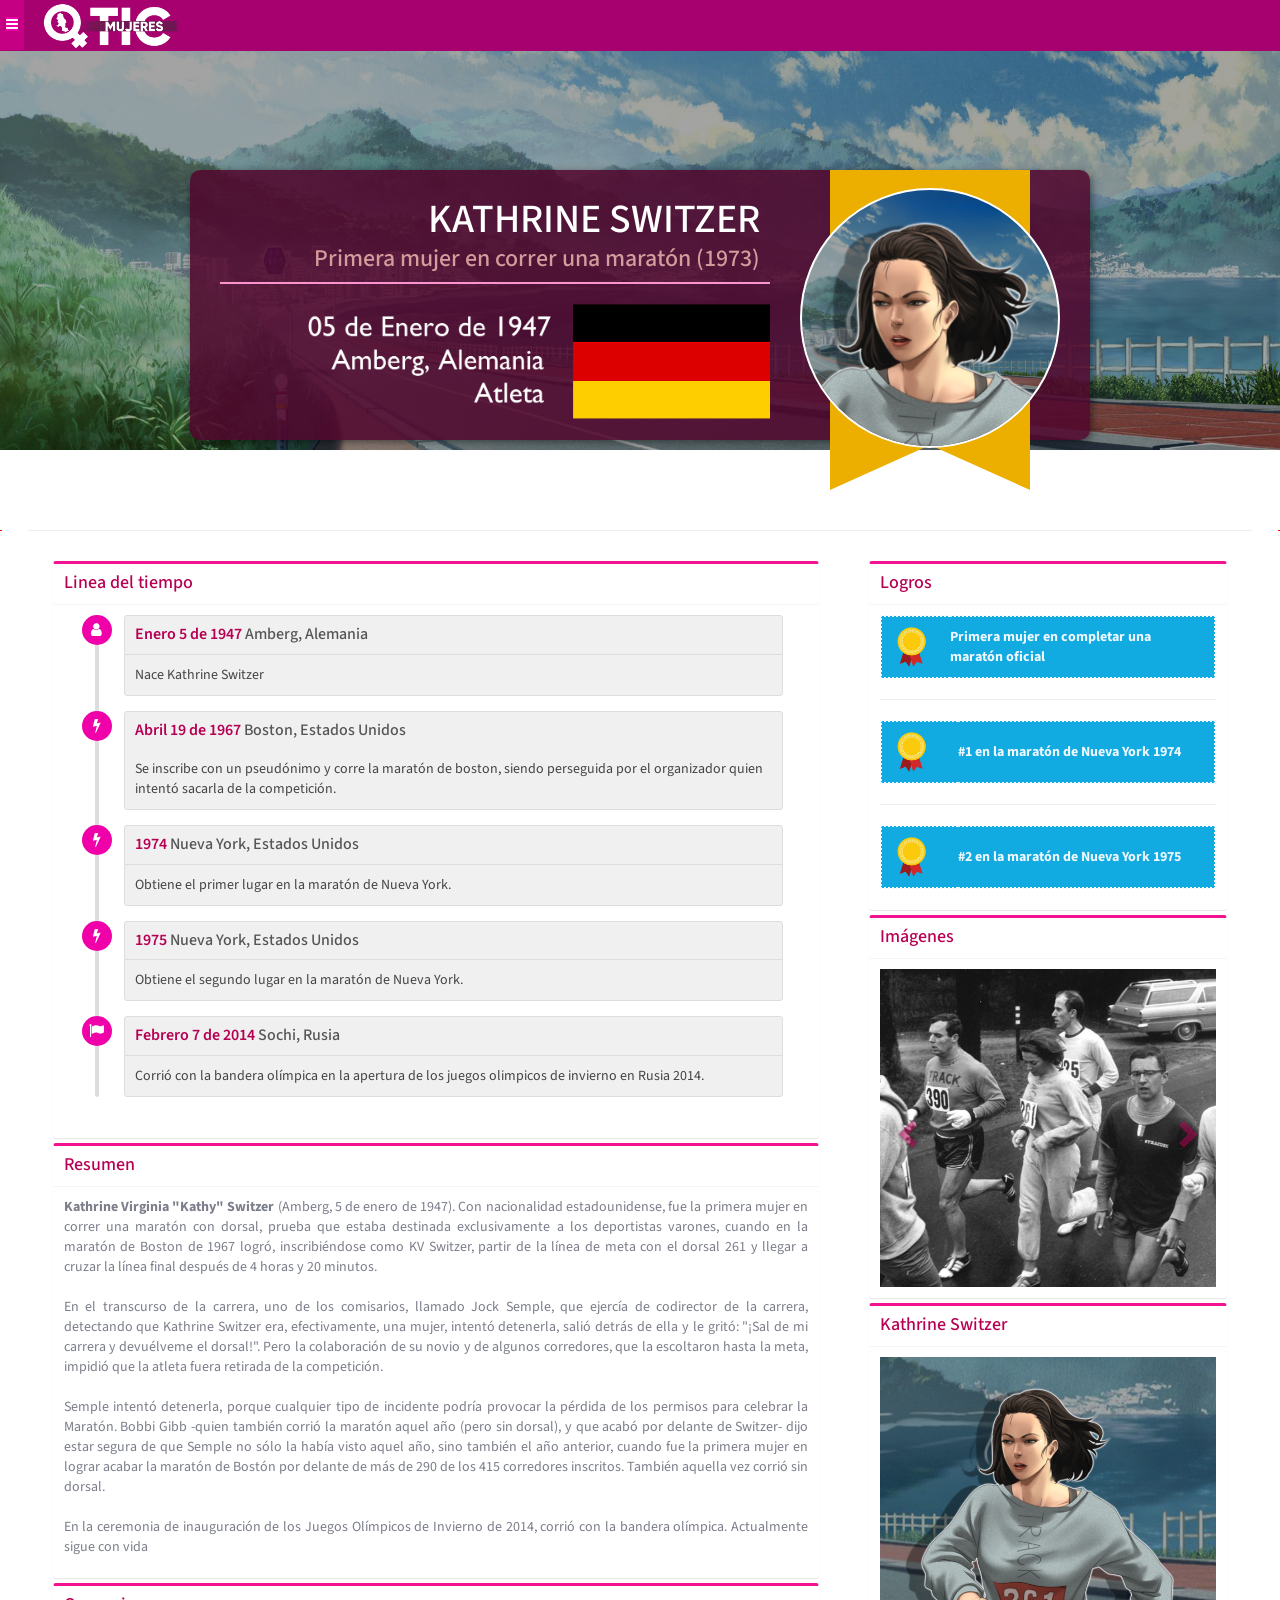
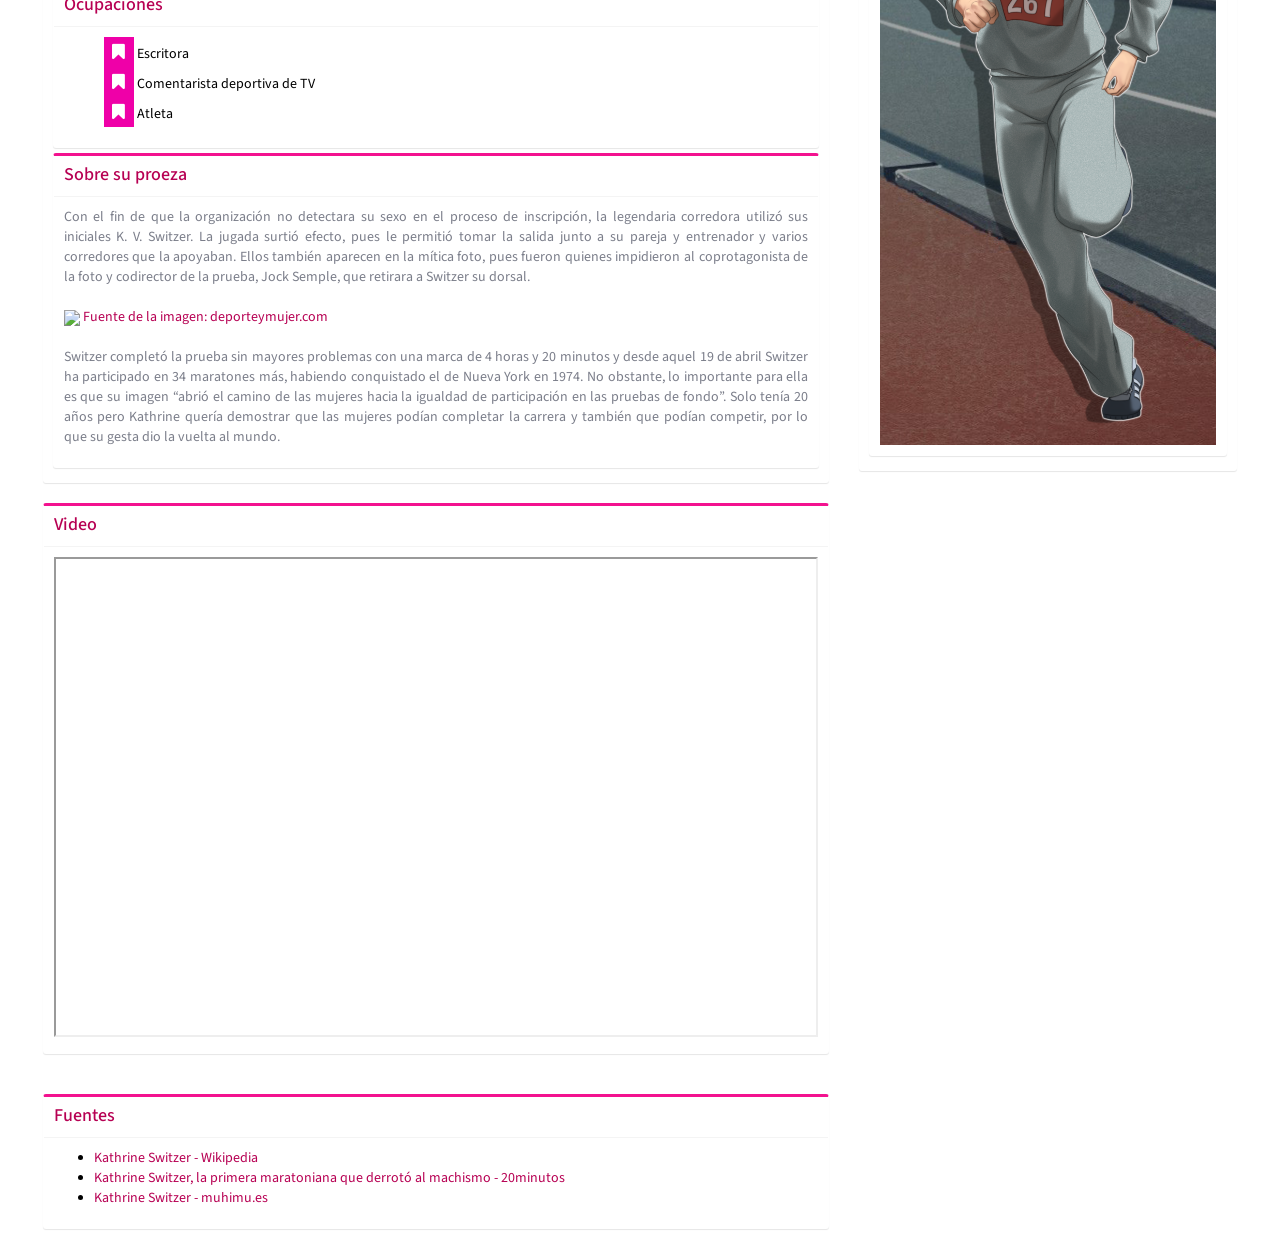
==== commit 3b8d3ff4: "correcciones" ====
--- a/kathrine-switzer.html
+++ b/kathrine-switzer.html
@@ -73,7 +73,7 @@
 
 	    	<!-- Use any element to open the sidenav -->
 
-		    <div style=" height: 450px;   background-image: url(img/Kathrine-Switzer/fondo.jpg); background-size: 100%;  background-repeat-y: auto;  background-position: center; 				background-attachment:scroll; "  class="hold-transition login-page">
+		    <div style=" height: 450px;   background-image: url(img/kathrine-switzer/fondo.jpg); background-size: 100%;  background-repeat-y: auto;  background-position: center; 				background-attachment:scroll; "  class="hold-transition login-page">
 
 		    	<div class="visible-md visible-lg"> <!-- recuadro de presentación -->
 
@@ -86,13 +86,13 @@
 									<h3 class="cualidad-MD">Primera mujer en correr una maratón (1973) </h3>
 									
 								</div>
-								<img style="width: 100%; padding-left: 60px;" src="img/Kathrine-Switzer/datos.png">	
+								<img style="width: 100%; padding-left: 60px;" src="img/kathrine-switzer/datos.png">	
 							</div>
 
 							<div class="col-sm-4">								
 								<div class="ribbon"></div>								
-								<div class="fondoPerfil-MD" style="background-image: url(img/Kathrine-Switzer/fondo.jpg);">
-									<img style="left: -115px" class="fotoPerfil-MD" src="img\Kathrine-Switzer/personaje.png">
+								<div class="fondoPerfil-MD" style="background-image: url(img/kathrine-switzer/fondo.jpg);">
+									<img style="left: -115px" class="fotoPerfil-MD" src="img\kathrine-switzer/personaje.png">
 
 								</div>								
 							</div>
@@ -106,8 +106,8 @@
 
 		    			<div class="row">
 		    				<div class="col-sm-12">																
-								<div class="fondoPerfil-SM" style="background-image: url(img/Kathrine-Switzer/fondo.jpg);">
-									<img style="width: 250%; left: -100px; margin-top: 10px; position: absolute; " src="img\Kathrine-Switzer/personaje.png">
+								<div class="fondoPerfil-SM" style="background-image: url(img/kathrine-switzer/fondo.jpg);">
+									<img style="width: 250%; left: -100px; margin-top: 10px; position: absolute; " src="img\kathrine-switzer/personaje.png">
 
 								</div>								
 							</div>
@@ -115,7 +115,7 @@
 								<h1 style="text-align: center; font-size: 25px; color: white; margin-bottom: 0px; "> KATHRINE SWITZER </h1>
 								<h5 style="text-align: center; margin-top: 4px; color: white; white-space: nowrap; ">Primera en correr una maratón (1973) </h3>
 								<hr>
-								<img style="max-width: 400px; width: 100%; display: block; margin-right: auto; margin-left: auto;" src="img/Kathrine-Switzer/datos.png">	
+								<img style="max-width: 400px; width: 100%; display: block; margin-right: auto; margin-left: auto;" src="img/kathrine-switzer/datos.png">	
 							</div>							
 						</div>		
 		    		</div>					
@@ -264,7 +264,7 @@
 			                          <p style="text-align: justify;">
 										Con el fin de que la organización no detectara su sexo en el proceso de inscripción, la legendaria corredora utilizó sus iniciales K. V. Switzer. La jugada surtió efecto, pues le permitió tomar la salida junto a su pareja y entrenador  y varios corredores que la apoyaban. Ellos también aparecen en la mítica foto, pues fueron quienes impidieron al coprotagonista de la foto y codirector de la prueba, Jock Semple, que retirara a Switzer su dorsal. 
 										<br><br>
-										<img style="width: 100%" src="img/Kathrine-Switzer/fotos/incidente.jpg">
+										<img style="width: 100%" src="img/kathrine-switzer/fotos/incidente.jpg">
 										<a href="http://www.deporteymujer.com/kathrine-switzer-maraton-boston/boston-marathon-katherine-switzer/"> Fuente de la imagen: deporteymujer.com </a>
 										<br><br>
 										Switzer completó la prueba sin mayores problemas con una marca de 4 horas y 20 minutos y desde aquel 19 de abril Switzer ha participado en 34 maratones más, habiendo conquistado el de Nueva York en 1974. No obstante, lo importante para ella es que su imagen “abrió el camino de las mujeres hacia la igualdad de participación en las pruebas de fondo”.  Solo tenía 20 años pero Kathrine quería demostrar que las mujeres podían completar la carrera y también que podían competir, por lo que su gesta dio la vuelta al mundo.
@@ -406,31 +406,31 @@
 														  <!-- Wrapper for slides -->
 														  <div class="carousel-inner">
 														    <div class="item active">
-														      <img src="img\Kathrine-Switzer\Fotos/1.jpg" alt="">
-														    </div>
-														    <div class="item">
-														      <img src="img\Kathrine-Switzer\Fotos/2.jpg" alt="">
-														    </div>
-														    <div class="item">
-														      <img src="img\Kathrine-Switzer\Fotos/3.jpg" alt="">
-														    </div>
-														    <div class="item">
-														      <img src="img\Kathrine-Switzer\Fotos/4.jpg" alt="">
-														    </div>
-														    <div class="item">
-														      <img src="img\Kathrine-Switzer\Fotos/5.jpg" alt="">
-														    </div>
-														    <div class="item">
-														      <img src="img\Kathrine-Switzer\Fotos/6.jpg" alt="">
-														    </div>
-														    <div class="item">
-														      <img src="img\Kathrine-Switzer\Fotos/7.jpg" alt="">
-														    </div>
-														    <div class="item">
-														      <img src="img\Kathrine-Switzer\Fotos/8.jpg" alt="">
-														    </div>
-														    <div class="item">
-														      <img src="img\Kathrine-Switzer\Fotos/9.jpg" alt="">
+														      <img src="img\kathrine-switzer\Fotos/1.jpg" alt="">
+														    </div>
+														    <div class="item">
+														      <img src="img\kathrine-switzer\Fotos/2.jpg" alt="">
+														    </div>
+														    <div class="item">
+														      <img src="img\kathrine-switzer\Fotos/3.jpg" alt="">
+														    </div>
+														    <div class="item">
+														      <img src="img\kathrine-switzer\Fotos/4.jpg" alt="">
+														    </div>
+														    <div class="item">
+														      <img src="img\kathrine-switzer\Fotos/5.jpg" alt="">
+														    </div>
+														    <div class="item">
+														      <img src="img\kathrine-switzer\Fotos/6.jpg" alt="">
+														    </div>
+														    <div class="item">
+														      <img src="img\kathrine-switzer\Fotos/7.jpg" alt="">
+														    </div>
+														    <div class="item">
+														      <img src="img\kathrine-switzer\Fotos/8.jpg" alt="">
+														    </div>
+														    <div class="item">
+														      <img src="img\kathrine-switzer\Fotos/9.jpg" alt="">
 														    </div>
 														  </div>
 
@@ -460,7 +460,7 @@
 						                    </div>
 						                    <div id="collapseFive" class="panel-collapse collapse in">
 						                        <div class="box-body">
-						                         	<img style="width: 100%; background-color: #885e68; background-image: url(img/Kathrine-Switzer/fondo.jpg); background-position: bottom;  padding-top: 20px;" src="img\Kathrine-Switzer/personaje.png">
+						                         	<img style="width: 100%; background-color: #885e68; background-image: url(img/kathrine-switzer/fondo.jpg); background-position: bottom;  padding-top: 20px;" src="img\kathrine-switzer/personaje.png">
 						                        </div>
 						                    </div>
 						                </div>
@@ -474,7 +474,7 @@
 						                    </div>
 						                    <div id="collapseFive" class="panel-collapse collapse in">
 						                        <div class="box-body">
-						                         	<img style="width: 100%; background-color: #885e68; background-image: url(img/Kathrine-Switzer/fondo.jpg); background-position: bottom;  padding-top: 20px;" src="img\Kathrine-Switzer/personaje.png">
+						                         	<img style="width: 100%; background-color: #885e68; background-image: url(img/kathrine-switzer/fondo.jpg); background-position: bottom;  padding-top: 20px;" src="img\kathrine-switzer/personaje.png">
 						                        </div>
 						                    </div>
 						                </div>
